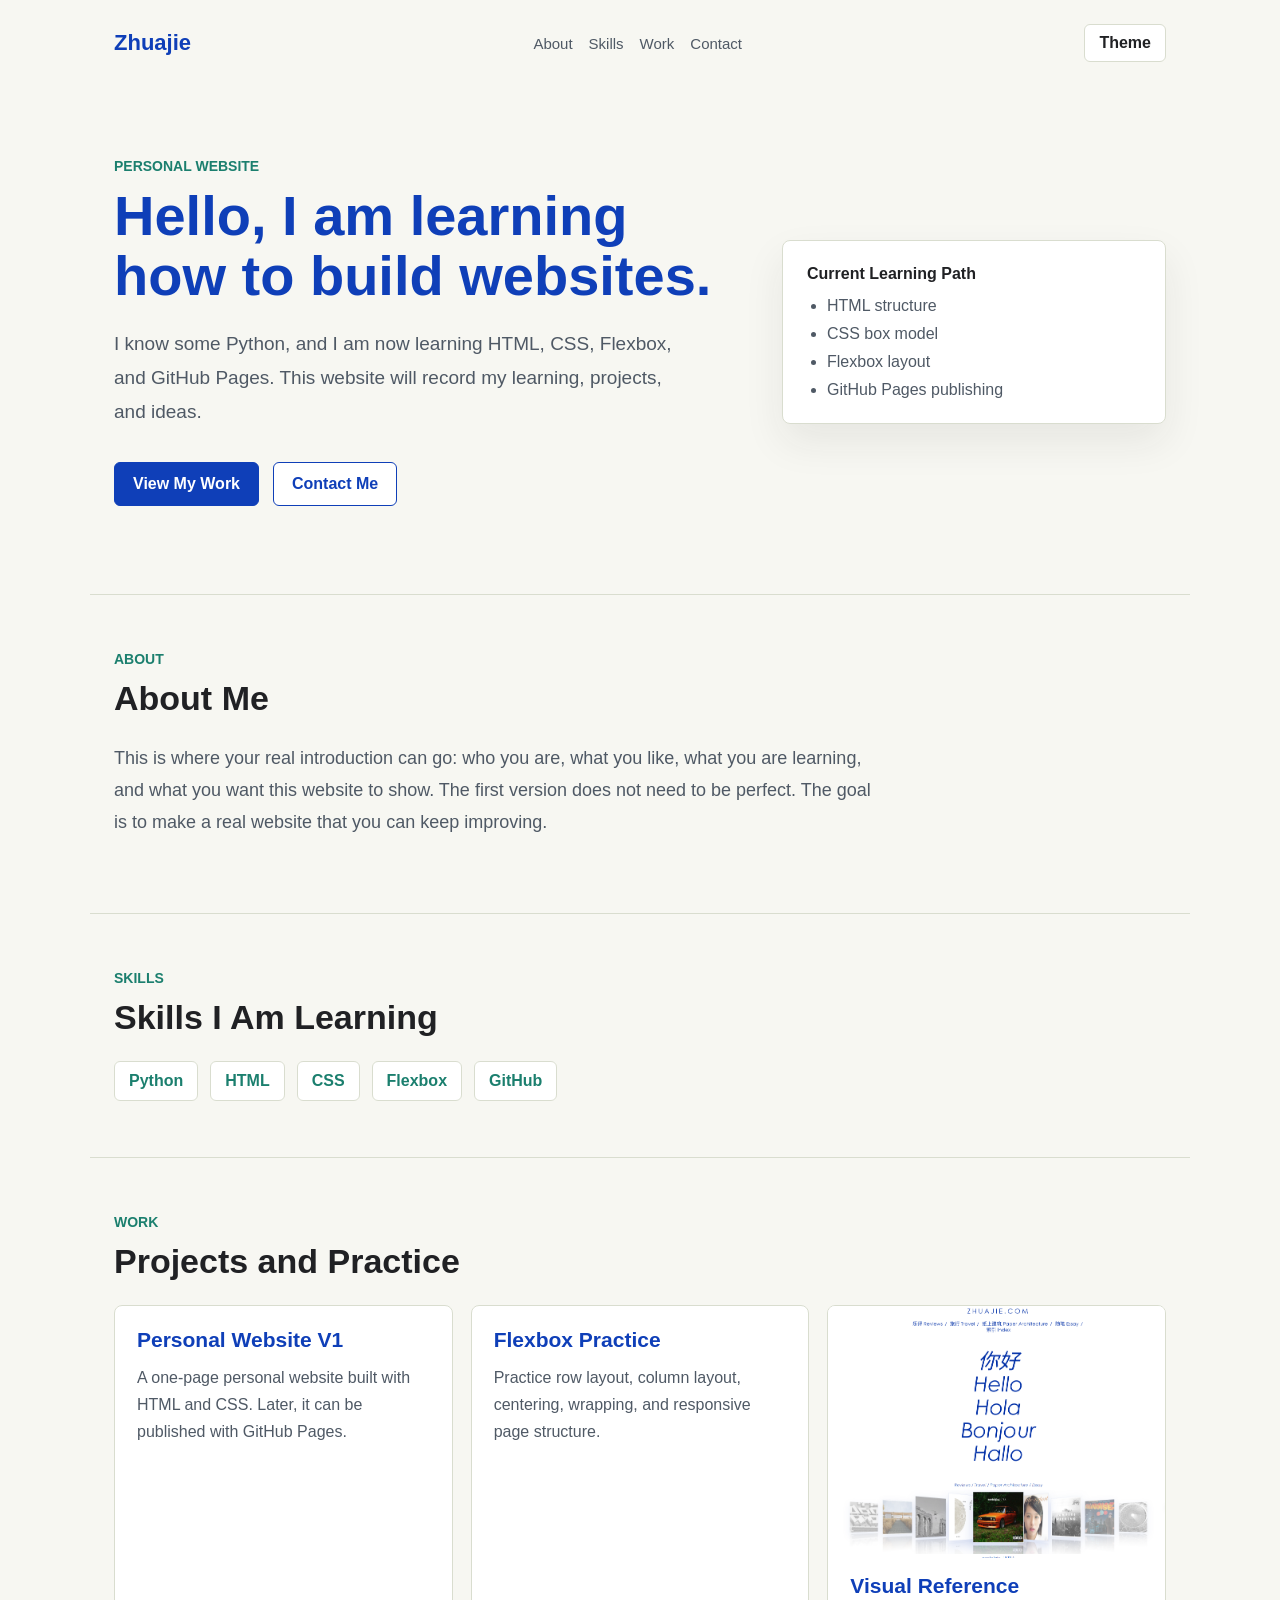
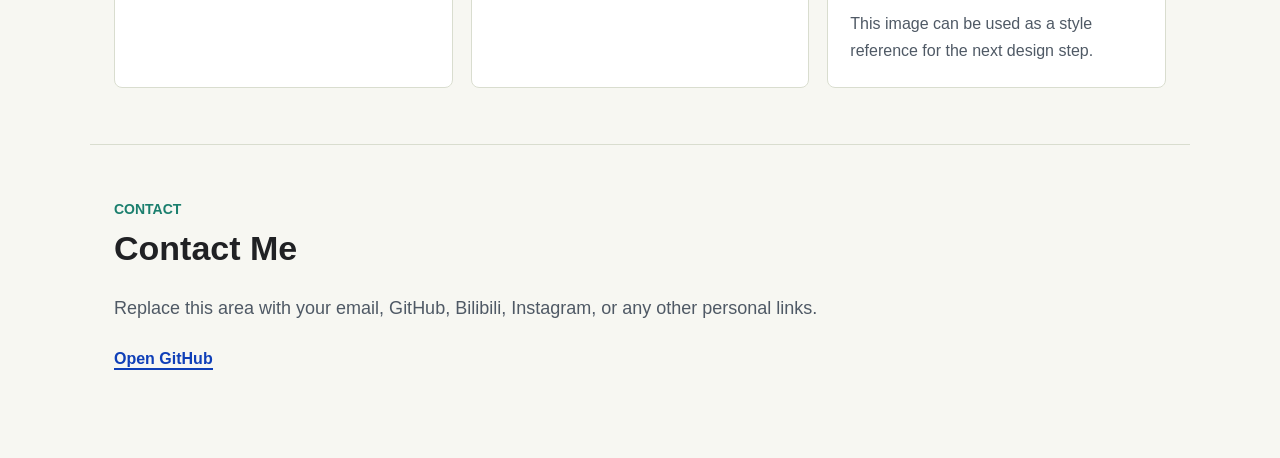
==== index.html @ 193bb63b "Add files via upload" ====
<!doctype html>
<html lang="en">
  <head>
    <meta charset="UTF-8" />
    <meta name="viewport" content="width=device-width, initial-scale=1.0" />
    <title>Zhuajie's Personal Website</title>
    <link rel="stylesheet" href="style.css" />
    <script src="script.js" defer></script>
  </head>
  <body>
    <header class="site-header">
      <a class="logo" href="#">Zhuajie</a>
      <nav class="nav">
        <a href="#about">About</a>
        <a href="#skills">Skills</a>
        <a href="#work">Work</a>
        <a href="#contact">Contact</a>
      </nav>
      <button class="theme-toggle" type="button" aria-label="Switch color theme">
        Theme
      </button>
    </header>

    <main>
      <section class="hero">
        <div class="hero-text reveal">
          <p class="eyebrow">Personal Website</p>
          <h1>Hello, I am learning how to build websites.</h1>
          <p class="intro">
            I know some Python, and I am now learning HTML, CSS, Flexbox, and
            GitHub Pages. This website will record my learning, projects, and
            ideas.
          </p>
          <div class="hero-actions">
            <a class="button primary" href="#work">View My Work</a>
            <a class="button secondary" href="#contact">Contact Me</a>
          </div>
        </div>

        <div class="hero-panel reveal">
          <p>Current Learning Path</p>
          <ul>
            <li>HTML structure</li>
            <li>CSS box model</li>
            <li>Flexbox layout</li>
            <li>GitHub Pages publishing</li>
          </ul>
        </div>
      </section>

      <section id="about" class="section reveal">
        <div class="section-heading">
          <p class="eyebrow">About</p>
          <h2>About Me</h2>
        </div>
        <p class="section-text">
          This is where your real introduction can go: who you are, what you
          like, what you are learning, and what you want this website to show.
          The first version does not need to be perfect. The goal is to make a
          real website that you can keep improving.
        </p>
      </section>

      <section id="skills" class="section reveal">
        <div class="section-heading">
          <p class="eyebrow">Skills</p>
          <h2>Skills I Am Learning</h2>
        </div>
        <div class="skills-list">
          <span>Python</span>
          <span>HTML</span>
          <span>CSS</span>
          <span>Flexbox</span>
          <span>GitHub</span>
        </div>
      </section>

      <section id="work" class="section work-section reveal">
        <div class="section-heading">
          <p class="eyebrow">Work</p>
          <h2>Projects and Practice</h2>
        </div>

        <div class="work-grid">
          <article class="work-card">
            <h3>Personal Website V1</h3>
            <p>
              A one-page personal website built with HTML and CSS. Later, it
              can be published with GitHub Pages.
            </p>
          </article>

          <article class="work-card">
            <h3>Flexbox Practice</h3>
            <p>
              Practice row layout, column layout, centering, wrapping, and
              responsive page structure.
            </p>
          </article>

          <article class="work-card image-card">
            <img src="image.png" alt="Personal website visual reference" />
            <div>
              <h3>Visual Reference</h3>
              <p>
                This image can be used as a style reference for the next design
                step.
              </p>
            </div>
          </article>
        </div>
      </section>

      <section id="contact" class="section contact-section reveal">
        <div class="section-heading">
          <p class="eyebrow">Contact</p>
          <h2>Contact Me</h2>
        </div>
        <p class="section-text">
          Replace this area with your email, GitHub, Bilibili, Instagram, or any
          other personal links.
        </p>
        <a class="text-link" href="https://github.com/">Open GitHub</a>
      </section>
    </main>
  </body>
</html>
---- style.css ----
* {
  box-sizing: border-box;
}

:root {
  --page-bg: #f7f7f2;
  --card-bg: #ffffff;
  --text: #202124;
  --muted: #4f5965;
  --line: #d9ddcf;
  --blue: #0f3fb8;
  --green: #1b7f6e;
  --shadow: rgba(32, 33, 36, 0.08);
}

body.dark-theme {
  --page-bg: #161719;
  --card-bg: #22252a;
  --text: #f2f0e8;
  --muted: #b9c0ca;
  --line: #3a3f48;
  --blue: #80a7ff;
  --green: #7dd8c3;
  --shadow: rgba(0, 0, 0, 0.28);
}

html {
  scroll-behavior: smooth;
}

body {
  margin: 0;
  color: var(--text);
  background: var(--page-bg);
  font-family: Arial, "Microsoft YaHei", sans-serif;
  transition:
    color 220ms ease,
    background-color 220ms ease;
}

a {
  color: inherit;
  text-decoration: none;
}

.site-header {
  display: flex;
  align-items: center;
  justify-content: space-between;
  gap: 18px;
  max-width: 1100px;
  margin: 0 auto;
  padding: 24px;
}

.logo {
  color: var(--blue);
  font-size: 22px;
  font-weight: 700;
}

.nav {
  display: flex;
  flex-wrap: wrap;
  gap: 16px;
  color: var(--muted);
  font-size: 15px;
}

.nav a:hover {
  color: var(--blue);
}

.theme-toggle {
  min-height: 38px;
  padding: 0 14px;
  border: 1px solid var(--line);
  border-radius: 6px;
  color: var(--text);
  background: var(--card-bg);
  cursor: pointer;
  font: inherit;
  font-weight: 700;
  transition:
    transform 180ms ease,
    border-color 180ms ease,
    background-color 180ms ease;
}

.theme-toggle:hover {
  border-color: var(--blue);
  transform: translateY(-2px);
}

.hero {
  display: flex;
  align-items: center;
  justify-content: space-between;
  gap: 48px;
  max-width: 1100px;
  margin: 0 auto;
  padding: 72px 24px 88px;
}

.hero-text {
  max-width: 620px;
}

.eyebrow {
  margin: 0 0 12px;
  color: var(--green);
  font-size: 14px;
  font-weight: 700;
  text-transform: uppercase;
}

h1,
h2,
h3,
p {
  margin-top: 0;
}

h1 {
  margin-bottom: 20px;
  color: var(--blue);
  font-size: 56px;
  line-height: 1.08;
  animation: slide-up 700ms ease both;
}

.intro {
  max-width: 560px;
  color: var(--muted);
  font-size: 19px;
  line-height: 1.8;
  animation: slide-up 700ms ease 120ms both;
}

.hero-actions {
  display: flex;
  flex-wrap: wrap;
  gap: 14px;
  margin-top: 32px;
}

.button {
  display: inline-flex;
  align-items: center;
  justify-content: center;
  min-height: 44px;
  padding: 0 18px;
  border: 1px solid var(--blue);
  border-radius: 6px;
  font-weight: 700;
  transition:
    transform 180ms ease,
    box-shadow 180ms ease,
    background-color 180ms ease;
}

.button:hover {
  transform: translateY(-3px);
  box-shadow: 0 12px 24px var(--shadow);
}

.button.primary {
  color: #ffffff;
  background: var(--blue);
}

.button.secondary {
  color: var(--blue);
  background: var(--card-bg);
}

.hero-panel {
  position: relative;
  top: 0;
  width: 400px;
  padding: 24px;
  border: 1px solid var(--line);
  border-radius: 8px;
  background: var(--card-bg);
  box-shadow: 0 18px 40px var(--shadow);
  animation: float-panel 5s ease-in-out infinite;
}

.hero-panel p {
  margin-bottom: 14px;
  color: var(--text);
  font-weight: 700;
}

.hero-panel ul {
  display: flex;
  flex-direction: column;
  gap: 10px;
  margin: 0;
  padding-left: 20px;
  color: var(--muted);
}

.section {
  max-width: 1100px;
  margin: 0 auto;
  padding: 56px 24px;
  border-top: 1px solid var(--line);
}

.section-heading {
  margin-bottom: 24px;
}

h2 {
  margin-bottom: 0;
  color: var(--text);
  font-size: 34px;
}

.section-text {
  max-width: 760px;
  color: var(--muted);
  font-size: 18px;
  line-height: 1.8;
}

.skills-list {
  display: flex;
  flex-wrap: wrap;
  gap: 12px;
}

.skills-list span {
  padding: 10px 14px;
  border: 1px solid var(--line);
  border-radius: 6px;
  color: var(--green);
  background: var(--card-bg);
  font-weight: 700;
  transition:
    transform 180ms ease,
    border-color 180ms ease;
}

.skills-list span:hover {
  border-color: var(--green);
  transform: translateY(-3px);
}

.work-grid {
  display: grid;
  grid-template-columns: repeat(3, minmax(0, 1fr));
  gap: 18px;
}

.work-card {
  min-height: 190px;
  padding: 22px;
  border: 1px solid var(--line);
  border-radius: 8px;
  background: var(--card-bg);
  transition:
    transform 200ms ease,
    box-shadow 200ms ease,
    border-color 200ms ease;
}

.work-card:hover {
  border-color: var(--blue);
  box-shadow: 0 18px 40px var(--shadow);
  transform: translateY(-6px);
}

.work-card h3 {
  margin-bottom: 12px;
  color: var(--blue);
  font-size: 21px;
}

.work-card p {
  margin-bottom: 0;
  color: var(--muted);
  line-height: 1.7;
}

.image-card {
  display: flex;
  flex-direction: column;
  gap: 16px;
  padding: 0;
  overflow: hidden;
}

.image-card img {
  display: block;
  width: 100%;
  aspect-ratio: 4 / 3;
  object-fit: cover;
}

.image-card div {
  padding: 0 22px 22px;
}

.contact-section {
  padding-bottom: 88px;
}

.text-link {
  display: inline-flex;
  margin-top: 8px;
  color: var(--blue);
  font-weight: 700;
  border-bottom: 2px solid var(--blue);
}

.reveal {
  opacity: 0;
  transform: translateY(28px);
  transition:
    opacity 650ms ease,
    transform 650ms ease;
}

.reveal.visible {
  opacity: 1;
  transform: translateY(0);
}

@keyframes slide-up {
  from {
    opacity: 0;
    transform: translateY(18px);
  }

  to {
    opacity: 1;
    transform: translateY(0);
  }
}

@keyframes float-panel {
  0%,
  100% {
    top: 0;
  }

  50% {
    top: -10px;
  }
}

@media (max-width: 760px) {
  .site-header,
  .hero {
    align-items: flex-start;
    flex-direction: column;
  }

  .hero {
    gap: 28px;
    padding-top: 40px;
  }

  h1 {
    font-size: 38px;
  }

  .intro,
  .section-text {
    font-size: 16px;
  }

  .hero-panel {
    width: 100%;
  }

  .work-grid {
    grid-template-columns: 1fr;
  }
}

@media (prefers-reduced-motion: reduce) {
  html {
    scroll-behavior: auto;
  }

  *,
  *::before,
  *::after {
    animation-duration: 1ms !important;
    animation-iteration-count: 1 !important;
    scroll-behavior: auto !important;
    transition-duration: 1ms !important;
  }
}
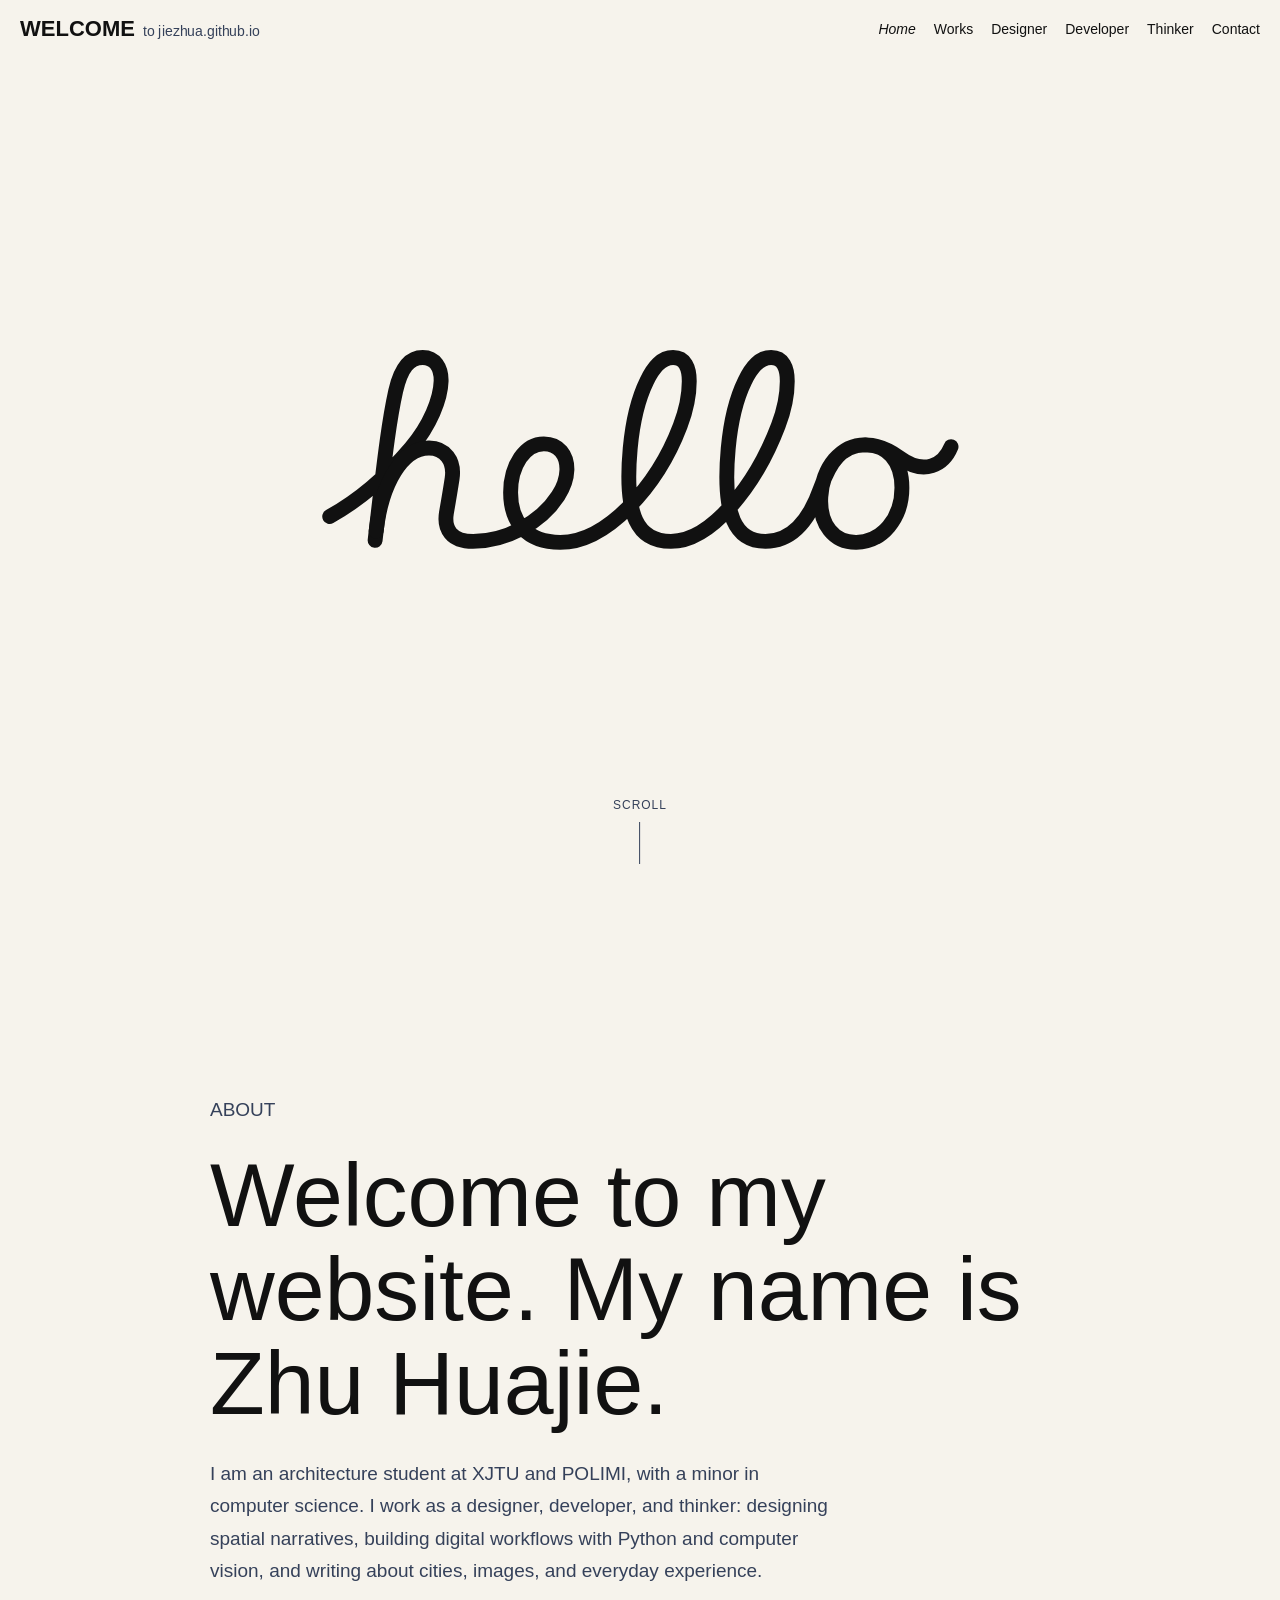
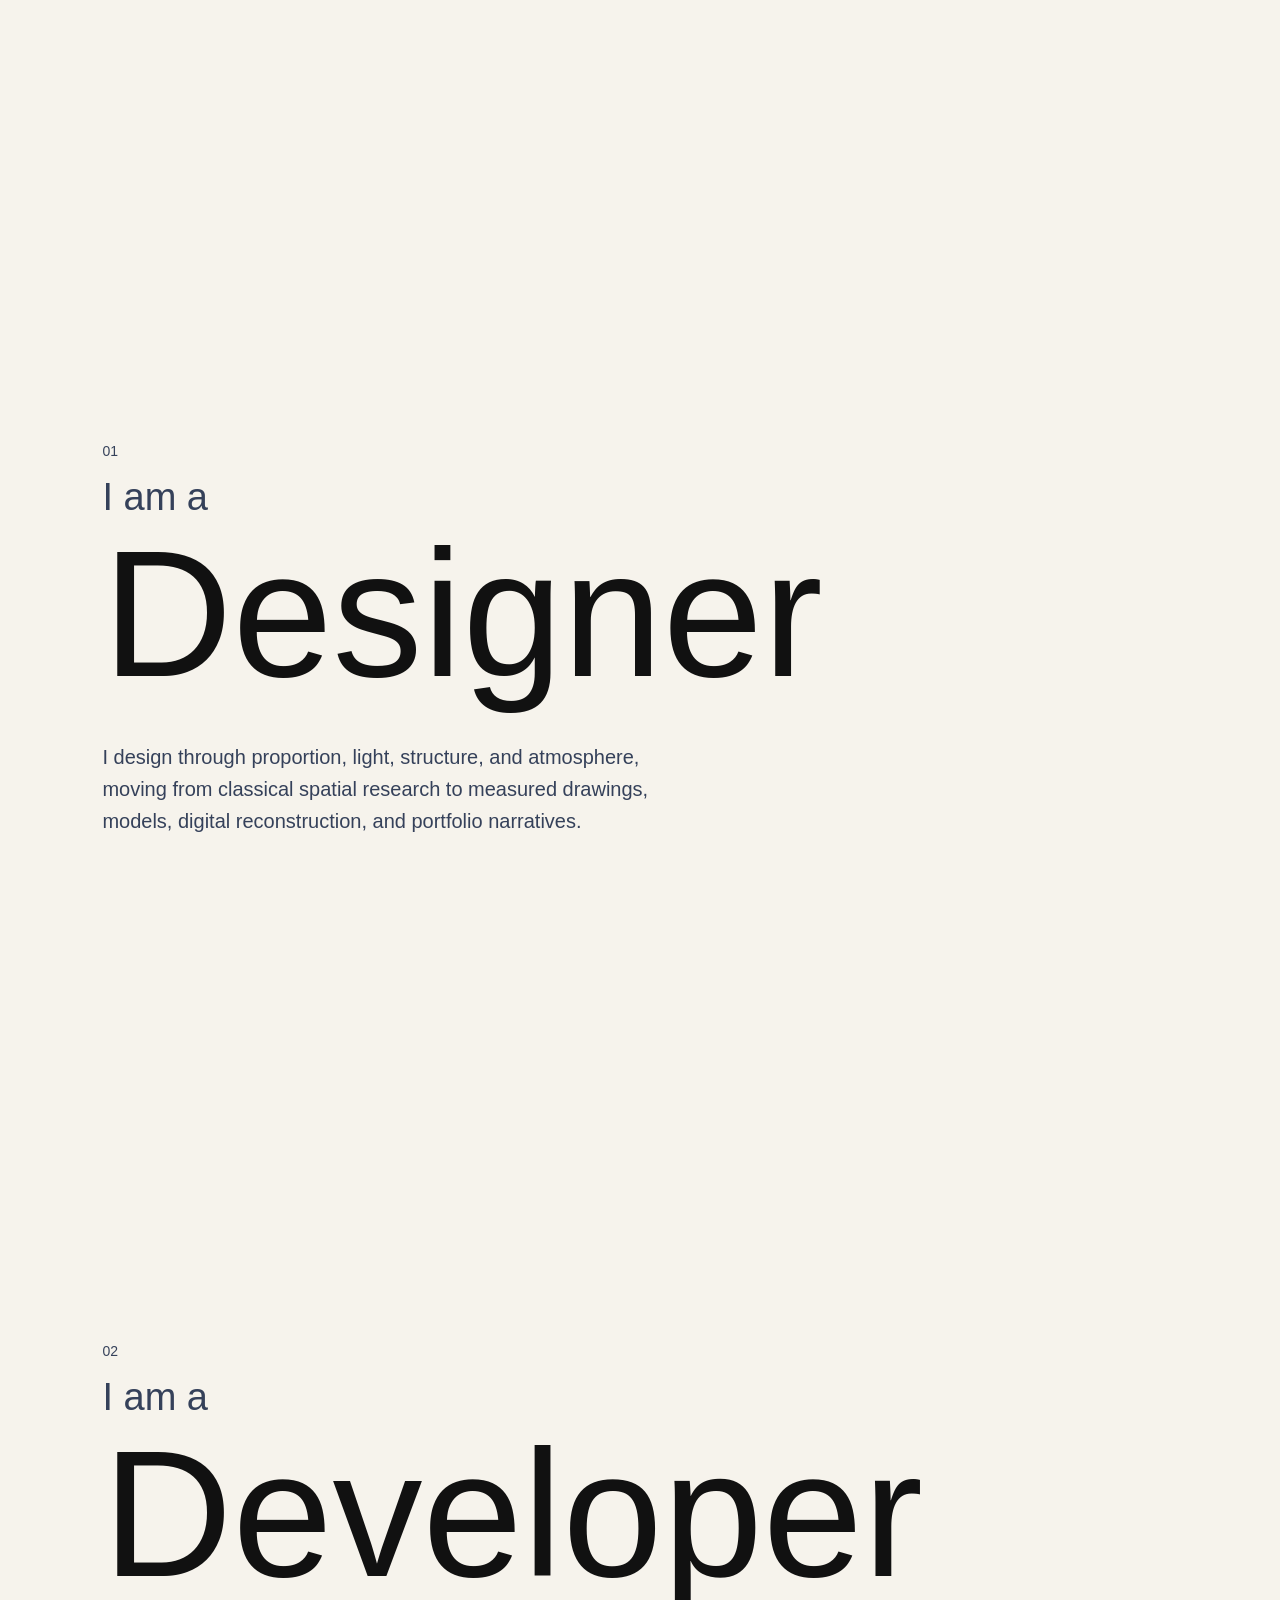
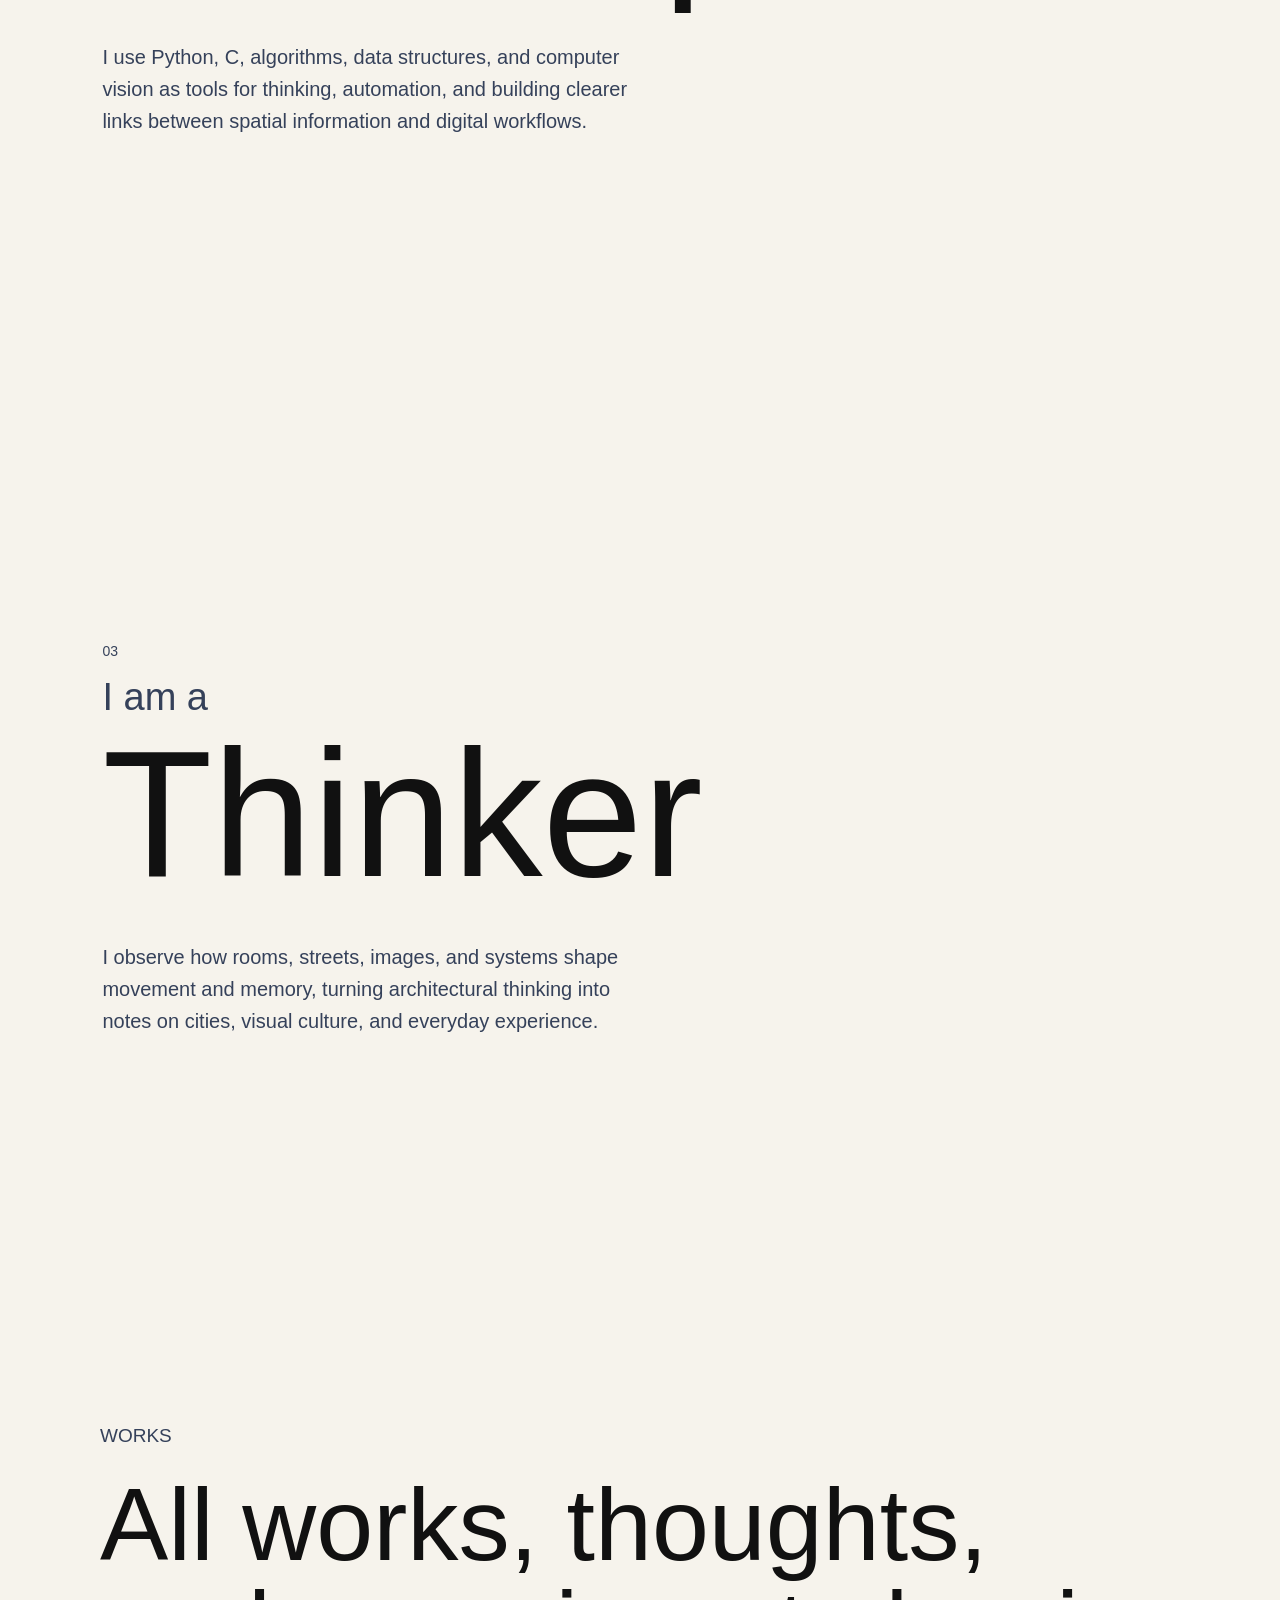
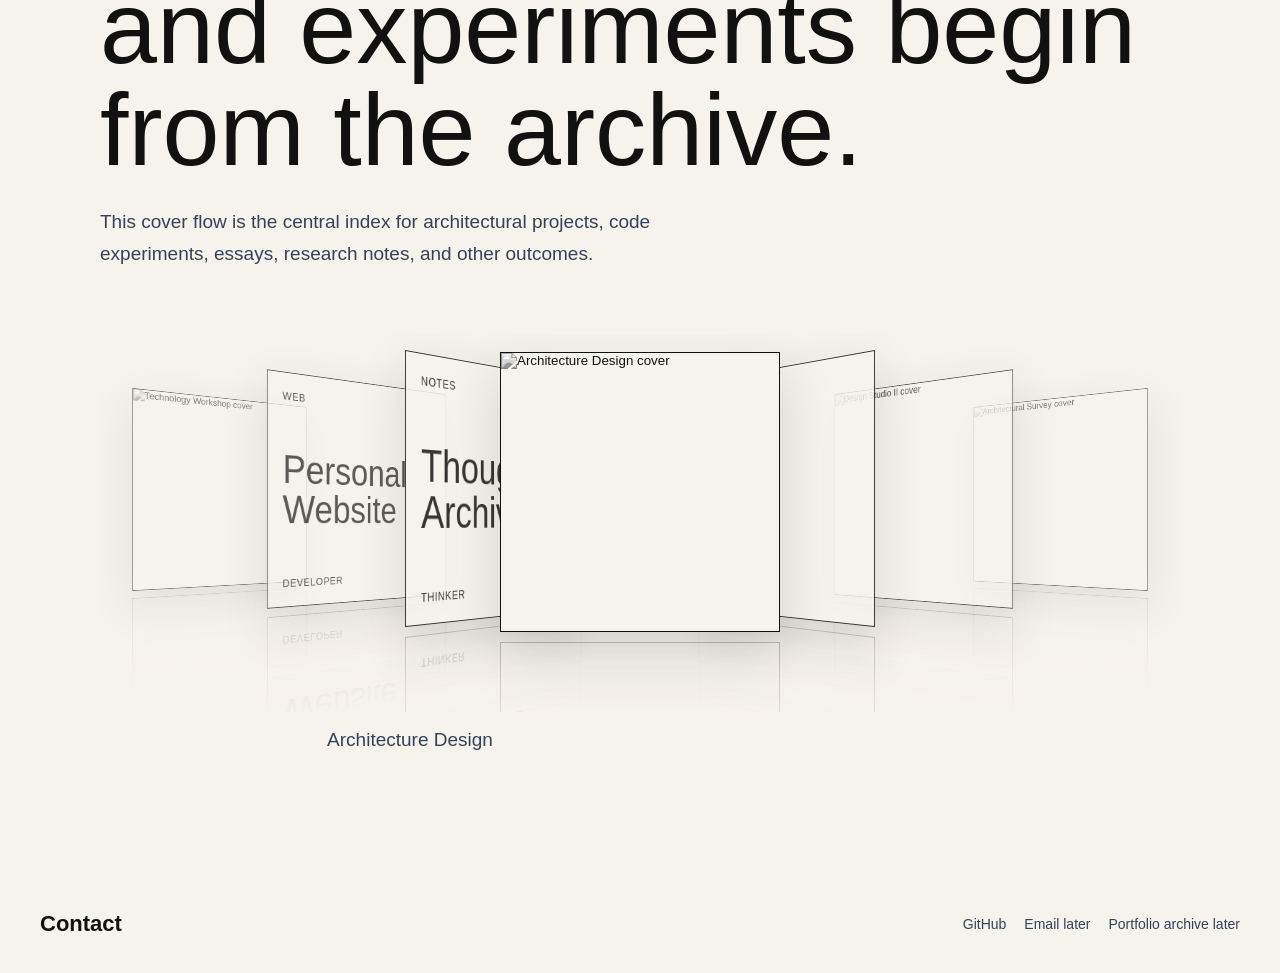
==== commit 6298e42c: "Add files via upload" ====
--- a/index.html
+++ b/index.html
@@ -3,124 +3,458 @@
   <head>
     <meta charset="UTF-8" />
     <meta name="viewport" content="width=device-width, initial-scale=1.0" />
-    <title>Zhuajie's Personal Website</title>
+    <title>JieZhua</title>
     <link rel="stylesheet" href="style.css" />
     <script src="script.js" defer></script>
   </head>
   <body>
-    <header class="site-header">
-      <a class="logo" href="#">Zhuajie</a>
-      <nav class="nav">
-        <a href="#about">About</a>
-        <a href="#skills">Skills</a>
-        <a href="#work">Work</a>
-        <a href="#contact">Contact</a>
+    <!-- Intro / opening animation -->
+    <div class="intro-screen" aria-hidden="true">
+      <div class="intro-word">WELCOME</div>
+    </div>
+
+    <!-- Top index navigation -->
+    <header class="index-bar">
+      <a class="index-title" href="#home" data-route="home">
+        <span>WELCOME</span>
+        <span class="index-domain" data-wave-text>to jiezhua.github.io</span>
+      </a>
+
+      <nav class="index-nav" aria-label="Main navigation">
+        <a href="#home" data-route="home">Home</a>
+        <a href="#works" data-route="home" data-section="works">Works</a>
+        <a href="#designer" data-route="designer">Designer</a>
+        <a href="#developer" data-route="developer">Developer</a>
+        <a href="#thinker" data-route="thinker">Thinker</a>
+        <a href="#contact" data-route="home" data-section="contact">Contact</a>
       </nav>
-      <button class="theme-toggle" type="button" aria-label="Switch color theme">
-        Theme
-      </button>
     </header>
 
     <main>
-      <section class="hero">
-        <div class="hero-text reveal">
-          <p class="eyebrow">Personal Website</p>
-          <h1>Hello, I am learning how to build websites.</h1>
-          <p class="intro">
-            I know some Python, and I am now learning HTML, CSS, Flexbox, and
-            GitHub Pages. This website will record my learning, projects, and
-            ideas.
-          </p>
-          <div class="hero-actions">
-            <a class="button primary" href="#work">View My Work</a>
-            <a class="button secondary" href="#contact">Contact Me</a>
+      <!-- Home view -->
+      <section class="view view--home is-active" id="home" data-view="home">
+        <!-- Home hello section -->
+        <section class="home-stage">
+          <!-- SVG hello writing animation starts here: copied/adapted with permission from ojh1111.com -->
+          <svg class="hello-svg" viewBox="0 0 638 200" aria-label="hello">
+            <path
+              class="hello-path hello-path-first"
+              pathLength="1"
+              d="M8.69214 166.553C36.2393 151.239 61.3409 131.548 89.8191 98.0295C109.203 75.1488 119.625 49.0228 120.122 31.0026C120.37 17.6036 113.836 7.43883 101.759 7.43883C88.3598 7.43883 79.9231 17.6036 74.7122 40.9363C69.005 66.5793 64.7866 96.0036 54.1166 190.356"
+            />
+            <path
+              class="hello-path hello-path-rest"
+              pathLength="1"
+              d="M55.1624 181.135C60.6251 133.114 81.4118 98.0479 107.963 98.0479C123.844 98.0479 133.937 110.703 131.071 128.817C129.457 139.487 127.587 150.405 125.408 163.06C122.869 178.941 130.128 191.348 152.122 191.348C184.197 191.348 219.189 173.523 237.097 145.915C243.198 136.509 245.68 128.073 245.928 119.884C246.176 104.996 237.739 93.8296 222.851 93.8296C203.992 93.8296 189.6 115.17 189.6 142.465C189.6 171.745 205.481 192.341 239.208 192.341C285.066 192.341 335.86 137.292 359.199 75.8585C365.788 58.513 368.26 42.4065 368.26 31.1512C368.26 17.8057 364.042 7.55823 352.131 7.55823C340.469 7.55823 332.777 16.6141 325.829 30.9129C317.688 47.4967 311.667 71.4162 309.203 98.4549C303 166.301 316.896 191.348 349.936 191.348C390 191.348 434.542 135.534 457.286 75.6686C463.803 58.513 466.275 42.4065 466.275 31.1512C466.275 17.8057 462.057 7.55823 450.146 7.55823C438.484 7.55823 430.792 16.6141 423.844 30.9129C415.703 47.4967 409.682 71.4162 407.218 98.4549C401.015 166.301 414.911 191.348 444.416 191.348C473.874 191.348 489.877 165.67 499.471 138.402C508.955 111.447 520.618 94.8221 544.935 94.8221C565.035 94.8221 580.916 109.71 580.916 137.75C580.916 168.768 560.792 192.093 535.362 192.341C512.984 192.589 498.285 174.475 499.774 147.179C501.511 116.907 519.873 94.8221 543.943 94.8221C557.839 94.8221 569.51 100.999 578.682 107.725C603.549 125.866 622.709 114.656 630.047 96.7186"
+            />
+          </svg>
+          <!-- SVG hello writing animation ends here -->
+
+          <a class="scroll-hint" href="#about" aria-label="Scroll to about section">
+            <span>Scroll</span>
+            <span class="scroll-line"></span>
+          </a>
+        </section>
+
+        <!-- About section -->
+        <section class="page-section about-section reveal-section" id="about">
+          <div class="section-inner">
+            <p class="section-kicker">About</p>
+            <h1>
+              Welcome to my website. My name is Zhu Huajie.
+            </h1>
+            <p>
+              I am an architecture student at XJTU and POLIMI, with a minor in
+              computer science. I work as a designer, developer, and thinker:
+              designing spatial narratives, building digital workflows with
+              Python and computer vision, and writing about cities, images, and
+              everyday experience.
+            </p>
           </div>
-        </div>
-
-        <div class="hero-panel reveal">
-          <p>Current Learning Path</p>
-          <ul>
-            <li>HTML structure</li>
-            <li>CSS box model</li>
-            <li>Flexbox layout</li>
-            <li>GitHub Pages publishing</li>
-          </ul>
+        </section>
+
+        <!-- Identity cards section -->
+        <section class="identity-section" id="identity">
+          <article class="identity-card reveal-section">
+            <span>01</span>
+            <h2><span>I am a</span>Designer</h2>
+            <p>
+              I design through proportion, light, structure, and atmosphere,
+              moving from classical spatial research to measured drawings,
+              models, digital reconstruction, and portfolio narratives.
+            </p>
+          </article>
+
+          <article class="identity-card reveal-section">
+            <span>02</span>
+            <h2><span>I am a</span>Developer</h2>
+            <p>
+              I use Python, C, algorithms, data structures, and computer vision
+              as tools for thinking, automation, and building clearer links
+              between spatial information and digital workflows.
+            </p>
+          </article>
+
+          <article class="identity-card reveal-section">
+            <span>03</span>
+            <h2><span>I am a</span>Thinker</h2>
+            <p>
+              I observe how rooms, streets, images, and systems shape movement
+              and memory, turning architectural thinking into notes on cities,
+              visual culture, and everyday experience.
+            </p>
+          </article>
+        </section>
+
+        <!-- Works teaser section -->
+        <section class="page-section works-section reveal-section" id="works">
+          <div class="section-inner">
+            <p class="section-kicker">Works</p>
+            <h2>All works, thoughts, and experiments begin from the archive.</h2>
+            <p>
+              This cover flow is the central index for architectural projects,
+              code experiments, essays, research notes, and other outcomes.
+            </p>
+
+            <div class="coverflow" data-coverflow aria-label="Works cover flow">
+              <button
+                class="coverflow-card coverflow-card--image"
+                type="button"
+                data-title="Architecture Design"
+                data-coverflow-route="designer"
+                data-coverflow-article="architecture-design"
+              >
+                <img src="成果/建筑设计/封面图片/屏幕截图 2026-05-29 175146.png" alt="Architecture Design cover" />
+              </button>
+
+              <button
+                class="coverflow-card coverflow-card--image"
+                type="button"
+                data-title="Design Studio I"
+                data-coverflow-route="designer"
+                data-coverflow-article="design-one"
+              >
+                <img src="成果/设计1/封面图片/屏幕截图 2026-05-29 175220.png" alt="Design Studio I cover" />
+              </button>
+
+              <button
+                class="coverflow-card coverflow-card--image"
+                type="button"
+                data-title="Design Studio II"
+                data-coverflow-route="designer"
+                data-coverflow-article="design-two"
+              >
+                <img src="成果/设计2/封面图片/屏幕截图 2026-05-29 175243.png" alt="Design Studio II cover" />
+              </button>
+
+              <button
+                class="coverflow-card coverflow-card--image"
+                type="button"
+                data-title="Architectural Survey"
+                data-coverflow-route="designer"
+                data-coverflow-article="survey"
+              >
+                <img src="成果/建筑测绘/封面图片/屏幕截图 2026-05-29 175309.png" alt="Architectural Survey cover" />
+              </button>
+
+              <button
+                class="coverflow-card coverflow-card--image"
+                type="button"
+                data-title="Technology Workshop"
+                data-coverflow-route="designer"
+                data-coverflow-article="technology-workshop"
+              >
+                <img src="成果/建筑技术工坊/封面图片/屏幕截图 2026-05-29 175057.png" alt="Technology Workshop cover" />
+              </button>
+
+              <button
+                class="coverflow-card"
+                type="button"
+                data-title="Personal Website"
+                data-coverflow-route="developer"
+                data-coverflow-article="website"
+              >
+                <span>Web</span>
+                <strong>Personal Website</strong>
+                <small>Developer</small>
+              </button>
+
+              <button
+                class="coverflow-card"
+                type="button"
+                data-title="Thought Archive"
+                data-coverflow-route="thinker"
+                data-coverflow-article="notes"
+              >
+                <span>Notes</span>
+                <strong>Thought Archive</strong>
+                <small>Thinker</small>
+              </button>
+            </div>
+
+            <p class="coverflow-title" data-coverflow-title>Architecture Design</p>
+          </div>
+        </section>
+
+        <!-- Contact section -->
+        <footer class="contact-bar reveal-section" id="contact">
+          <span>Contact</span>
+          <div class="contact-items">
+            <a href="https://github.com/JieZhua" target="_blank" rel="noreferrer">GitHub</a>
+            <span>Email later</span>
+            <span>Portfolio archive later</span>
+          </div>
+        </footer>
+      </section>
+
+      <!-- Designer view -->
+      <section class="view page-view collection-view" id="designer" data-view="designer">
+        <div class="collection" data-collection="designer">
+          <article class="article is-current">
+            <div class="cover-entry">
+              <button class="cover-entry__button cover-entry__button--image" type="button" data-open-article="architecture-design">
+                <img src="成果/建筑设计/封面图片/屏幕截图 2026-05-29 175146.png" alt="Architecture Design cover" />
+              </button>
+              <div class="caption">
+                <h2>Architecture Design</h2>
+                <p>Portfolio pages / Designer</p>
+              </div>
+            </div>
+
+            <div class="article-content is-open" data-article-content="architecture-design">
+              <header class="article-header">
+                <p class="section-kicker">Architecture / 2025</p>
+                <h2>Architecture Design</h2>
+                <p>A portfolio sequence of architectural design work.</p>
+              </header>
+              <div class="project-images">
+                <img src="成果/建筑设计/Page_1_docsmall.com.jpg" alt="Architecture Design page 1" loading="lazy" />
+                <img src="成果/建筑设计/Page_2_docsmall.com.jpg" alt="Architecture Design page 2" loading="lazy" />
+                <img src="成果/建筑设计/Page_3_docsmall.com.jpg" alt="Architecture Design page 3" loading="lazy" />
+              </div>
+            </div>
+          </article>
+
+          <article class="article">
+            <div class="cover-entry">
+              <button class="cover-entry__button cover-entry__button--image" type="button" data-open-article="design-one">
+                <img src="成果/设计1/封面图片/屏幕截图 2026-05-29 175220.png" alt="Design Studio I cover" />
+              </button>
+              <div class="caption">
+                <h2>Design Studio I</h2>
+                <p>Merged design boards and portfolio sheets.</p>
+              </div>
+            </div>
+
+            <div class="article-content" data-article-content="design-one">
+              <header class="article-header">
+                <p class="section-kicker">Studio / 2026</p>
+                <h2>Design Studio I</h2>
+                <p>Merged design boards and portfolio sheets.</p>
+              </header>
+              <div class="project-images">
+                <img src="成果/设计1/Page_1_docsmall.com.jpg" alt="Design Studio I page 1" loading="lazy" />
+                <img src="成果/设计1/Page_2_docsmall.com.jpg" alt="Design Studio I page 2" loading="lazy" />
+                <img src="成果/设计1/Page_3_docsmall.com.jpg" alt="Design Studio I page 3" loading="lazy" />
+              </div>
+            </div>
+          </article>
+
+          <article class="article">
+            <div class="cover-entry">
+              <button class="cover-entry__button cover-entry__button--image" type="button" data-open-article="design-two">
+                <img src="成果/设计2/封面图片/屏幕截图 2026-05-29 175243.png" alt="Design Studio II cover" />
+              </button>
+              <div class="caption">
+                <h2>Design Studio II</h2>
+                <p>A compact studio sequence for later refinement.</p>
+              </div>
+            </div>
+
+            <div class="article-content" data-article-content="design-two">
+              <header class="article-header">
+                <p class="section-kicker">Studio / 2026</p>
+                <h2>Design Studio II</h2>
+                <p>A compact studio sequence for later refinement.</p>
+              </header>
+              <div class="project-images">
+                <img src="成果/设计2/Page_1_docsmall.com.jpg" alt="Design Studio II page 1" loading="lazy" />
+                <img src="成果/设计2/Page_2_docsmall.com.jpg" alt="Design Studio II page 2" loading="lazy" />
+                <img src="成果/设计2/Page_3_docsmall.com.jpg" alt="Design Studio II page 3" loading="lazy" />
+                <img src="成果/设计2/Page_4_docsmall.com.jpg" alt="Design Studio II page 4" loading="lazy" />
+                <img src="成果/设计2/Page_5_docsmall.com.jpg" alt="Design Studio II page 5" loading="lazy" />
+                <img src="成果/设计2/Page_6_docsmall.com.jpg" alt="Design Studio II page 6" loading="lazy" />
+                <img src="成果/设计2/Page_7_docsmall.com.jpg" alt="Design Studio II page 7" loading="lazy" />
+              </div>
+            </div>
+          </article>
+
+          <article class="article">
+            <div class="cover-entry">
+              <button class="cover-entry__button cover-entry__button--image" type="button" data-open-article="survey">
+                <img src="成果/建筑测绘/封面图片/屏幕截图 2026-05-29 175309.png" alt="Architectural Survey cover" />
+              </button>
+              <div class="caption">
+                <h2>Architectural Survey</h2>
+                <p>Measured drawing and survey documentation.</p>
+              </div>
+            </div>
+
+            <div class="article-content" data-article-content="survey">
+              <header class="article-header">
+                <p class="section-kicker">Survey / 2025</p>
+                <h2>Architectural Survey</h2>
+                <p>Measured drawing and survey documentation.</p>
+              </header>
+              <div class="project-images">
+                <img src="成果/建筑测绘/Page_1_docsmall.com.jpg" alt="Architectural Survey page 1" loading="lazy" />
+                <img src="成果/建筑测绘/Page_2_docsmall.com.jpg" alt="Architectural Survey page 2" loading="lazy" />
+                <img src="成果/建筑测绘/Page_3_docsmall.com.jpg" alt="Architectural Survey page 3" loading="lazy" />
+              </div>
+            </div>
+          </article>
+
+          <article class="article">
+            <div class="cover-entry">
+              <button class="cover-entry__button cover-entry__button--image" type="button" data-open-article="technology-workshop">
+                <img src="成果/建筑技术工坊/封面图片/屏幕截图 2026-05-29 175057.png" alt="Technology Workshop cover" />
+              </button>
+              <div class="caption">
+                <h2>Technology Workshop</h2>
+                <p>Technical portfolio and construction-related studies.</p>
+              </div>
+            </div>
+
+            <div class="article-content" data-article-content="technology-workshop">
+              <header class="article-header">
+                <p class="section-kicker">Workshop / 2025</p>
+                <h2>Technology Workshop</h2>
+                <p>Technical workshop output and construction-related studies.</p>
+              </header>
+              <div class="project-images">
+                <img src="成果/建筑技术工坊/Page_1_docsmall.com.jpg" alt="Technology Workshop page 1" loading="lazy" />
+                <img src="成果/建筑技术工坊/Page_2_docsmall.com.jpg" alt="Technology Workshop page 2" loading="lazy" />
+                <img src="成果/建筑技术工坊/Page_3_docsmall.com.jpg" alt="Technology Workshop page 3" loading="lazy" />
+                <img src="成果/建筑技术工坊/Page_4_docsmall.com.jpg" alt="Technology Workshop page 4" loading="lazy" />
+                <img src="成果/建筑技术工坊/Page_5_docsmall.com.jpg" alt="Technology Workshop page 5" loading="lazy" />
+                <img src="成果/建筑技术工坊/Page_6_docsmall.com.jpg" alt="Technology Workshop page 6" loading="lazy" />
+              </div>
+            </div>
+          </article>
+
+          <button class="collection-button collection-button--prev" type="button" data-collection-prev aria-label="Previous project">‹</button>
+          <button class="collection-button collection-button--next" type="button" data-collection-next aria-label="Next project">›</button>
         </div>
       </section>
 
-      <section id="about" class="section reveal">
-        <div class="section-heading">
-          <p class="eyebrow">About</p>
-          <h2>About Me</h2>
-        </div>
-        <p class="section-text">
-          This is where your real introduction can go: who you are, what you
-          like, what you are learning, and what you want this website to show.
-          The first version does not need to be perfect. The goal is to make a
-          real website that you can keep improving.
-        </p>
-      </section>
-
-      <section id="skills" class="section reveal">
-        <div class="section-heading">
-          <p class="eyebrow">Skills</p>
-          <h2>Skills I Am Learning</h2>
-        </div>
-        <div class="skills-list">
-          <span>Python</span>
-          <span>HTML</span>
-          <span>CSS</span>
-          <span>Flexbox</span>
-          <span>GitHub</span>
+      <!-- Developer view -->
+      <section class="view page-view collection-view" id="developer" data-view="developer">
+        <div class="collection" data-collection="developer">
+          <article class="article is-current">
+            <div class="cover-entry">
+              <button class="cover-entry__button" type="button" data-open-article="website">
+                <span>Web / 2026</span>
+                <strong>Personal Website</strong>
+                <small>Open project</small>
+              </button>
+              <div class="caption">
+                <h2>Personal Website</h2>
+                <p>HTML, CSS, JavaScript, animation, and publishing.</p>
+              </div>
+            </div>
+
+            <div class="article-content is-open" data-article-content="website">
+              <header class="article-header">
+                <p class="section-kicker">Web / 2026</p>
+                <h2>Personal Website</h2>
+                <p>
+                  This site is the first ongoing experiment in HTML, CSS,
+                  JavaScript, animation, and publishing.
+                </p>
+              </header>
+            </div>
+          </article>
+
+          <article class="article">
+            <div class="cover-entry">
+              <button class="cover-entry__button" type="button" data-open-article="python-tools">
+                <span>Python / Later</span>
+                <strong>Python Tools</strong>
+                <small>Open project</small>
+              </button>
+              <div class="caption">
+                <h2>Python Tools</h2>
+                <p>Automation and small computational experiments.</p>
+              </div>
+            </div>
+
+            <div class="article-content" data-article-content="python-tools">
+              <header class="article-header">
+                <p class="section-kicker">Python / Later</p>
+                <h2>Python Tools</h2>
+                <p>A future place for Python tools, scripts, and experiments.</p>
+              </header>
+            </div>
+          </article>
+
+          <button class="collection-button collection-button--prev" type="button" data-collection-prev aria-label="Previous project">‹</button>
+          <button class="collection-button collection-button--next" type="button" data-collection-next aria-label="Next project">›</button>
         </div>
       </section>
 
-      <section id="work" class="section work-section reveal">
-        <div class="section-heading">
-          <p class="eyebrow">Work</p>
-          <h2>Projects and Practice</h2>
+      <!-- Thinker view -->
+      <section class="view page-view collection-view" id="thinker" data-view="thinker">
+        <div class="collection" data-collection="thinker">
+          <article class="article is-current">
+            <div class="cover-entry">
+              <button class="cover-entry__button" type="button" data-open-article="notes">
+                <span>Notes / Later</span>
+                <strong>Thought Archive</strong>
+                <small>Open project</small>
+              </button>
+              <div class="caption">
+                <h2>Thought Archive</h2>
+                <p>Writing, observation, cities, memory, and fragments.</p>
+              </div>
+            </div>
+
+            <div class="article-content is-open" data-article-content="notes">
+              <header class="article-header">
+                <p class="section-kicker">Notes / Later</p>
+                <h2>Thought Archive</h2>
+                <p>
+                  A future home for essays, city observations, reading notes,
+                  and unfinished ideas.
+                </p>
+              </header>
+            </div>
+          </article>
+
+          <article class="article">
+            <div class="cover-entry">
+              <button class="cover-entry__button" type="button" data-open-article="city-notes">
+                <span>City / Later</span>
+                <strong>City Notes</strong>
+                <small>Open project</small>
+              </button>
+              <div class="caption">
+                <h2>City Notes</h2>
+                <p>Fragments about streets, rooms, memory, and daily life.</p>
+              </div>
+            </div>
+
+            <div class="article-content" data-article-content="city-notes">
+              <header class="article-header">
+                <p class="section-kicker">City / Later</p>
+                <h2>City Notes</h2>
+                <p>Fragments about streets, rooms, memory, and daily life.</p>
+              </header>
+            </div>
+          </article>
+
+          <button class="collection-button collection-button--prev" type="button" data-collection-prev aria-label="Previous project">‹</button>
+          <button class="collection-button collection-button--next" type="button" data-collection-next aria-label="Next project">›</button>
         </div>
-
-        <div class="work-grid">
-          <article class="work-card">
-            <h3>Personal Website V1</h3>
-            <p>
-              A one-page personal website built with HTML and CSS. Later, it
-              can be published with GitHub Pages.
-            </p>
-          </article>
-
-          <article class="work-card">
-            <h3>Flexbox Practice</h3>
-            <p>
-              Practice row layout, column layout, centering, wrapping, and
-              responsive page structure.
-            </p>
-          </article>
-
-          <article class="work-card image-card">
-            <img src="image.png" alt="Personal website visual reference" />
-            <div>
-              <h3>Visual Reference</h3>
-              <p>
-                This image can be used as a style reference for the next design
-                step.
-              </p>
-            </div>
-          </article>
-        </div>
-      </section>
-
-      <section id="contact" class="section contact-section reveal">
-        <div class="section-heading">
-          <p class="eyebrow">Contact</p>
-          <h2>Contact Me</h2>
-        </div>
-        <p class="section-text">
-          Replace this area with your email, GitHub, Bilibili, Instagram, or any
-          other personal links.
-        </p>
-        <a class="text-link" href="https://github.com/">Open GitHub</a>
       </section>
     </main>
   </body>
--- a/style.css
+++ b/style.css
@@ -1,397 +1,735 @@
+/* Base */
 * {
-  box-sizing: border-box;
-}
-
-:root {
-  --page-bg: #f7f7f2;
-  --card-bg: #ffffff;
-  --text: #202124;
-  --muted: #4f5965;
-  --line: #d9ddcf;
-  --blue: #0f3fb8;
-  --green: #1b7f6e;
-  --shadow: rgba(32, 33, 36, 0.08);
-}
-
-body.dark-theme {
-  --page-bg: #161719;
-  --card-bg: #22252a;
-  --text: #f2f0e8;
-  --muted: #b9c0ca;
-  --line: #3a3f48;
-  --blue: #80a7ff;
-  --green: #7dd8c3;
-  --shadow: rgba(0, 0, 0, 0.28);
+  box-sizing: border-box; /* 让 width 和 height 包含 padding 与 border，尺寸更好算 */
 }
 
 html {
-  scroll-behavior: smooth;
+  scroll-behavior: smooth; /* 点击锚点链接时平滑滚动 */
 }
 
 body {
-  margin: 0;
-  color: var(--text);
-  background: var(--page-bg);
-  font-family: Arial, "Microsoft YaHei", sans-serif;
+  margin: 0; /* 去掉浏览器默认外边距 */
+  background: #f6f3ec; /* 设置页面暖白色背景 */
+  color: #111111; /* 设置页面默认文字颜色 */
+  font-family: Arial, sans-serif; /* 设置全站默认字体 */
+}
+
+a {
+  color: inherit; /* 链接使用父元素的文字颜色 */
+  text-decoration: none; /* 去掉链接默认下划线 */
+}
+
+button {
+  border: 0; /* 去掉按钮默认边框 */
+  background: transparent; /* 去掉按钮默认背景 */
+  color: inherit; /* 让按钮继承文字颜色 */
+  cursor: pointer; /* 让按钮显示可点击状态 */
+}
+
+/* Intro / opening animation */
+.intro-screen {
+  position: fixed; /* 让黑色开场层固定覆盖整个屏幕 */
+  inset: 0; /* 让开场层上下左右都贴住屏幕边缘 */
+  z-index: 200; /* 让开场层盖在页面和导航上面 */
+  overflow: hidden; /* 避免动画移动时出现多余内容 */
+  background: #050505; /* 设置开场背景为黑色 */
+  pointer-events: none; /* 让开场层不阻挡鼠标操作 */
+  animation: intro-lift 1800ms cubic-bezier(0.78, 0, 0.2, 1) 3s both; /* 3 秒后黑色幕布慢慢向上拉起 */
+}
+
+.intro-word {
+  position: fixed; /* 让 WELCOME 可以相对屏幕移动 */
+  top: 50%; /* 开始时放在屏幕垂直中间 */
+  left: 50%; /* 开始时放在屏幕水平中间 */
+  color: #ffffff; /* 开场时 WELCOME 是白色 */
+  font-size: clamp(56px, 12vw, 180px); /* 让 WELCOME 在不同屏幕上自适应大小 */
+  font-weight: 700; /* 让 WELCOME 加粗 */
+  line-height: 1; /* 减少文字上下多余空间 */
+  transform: translate(-50%, -50%); /* 配合 top 和 left，让文字真正居中 */
+  animation: welcome-to-corner 1800ms cubic-bezier(0.76, 0, 0.24, 1) 900ms both; /* 0.9 秒后 WELCOME 慢慢移动到左上角 */
+}
+
+/* Top index navigation */
+.index-bar {
+  position: fixed; /* 让索引行固定在页面顶部 */
+  top: 0; /* 固定在顶部 */
+  left: 0; /* 固定在左侧 */
+  z-index: 100; /* 让索引行始终压在普通内容上方 */
+  display: flex; /* 让标题和导航横向排列 */
+  align-items: center; /* 让标题和导航垂直对齐 */
+  justify-content: space-between; /* 标题在左，导航在右 */
+  gap: 24px; /* 设置标题和导航之间的最小间距 */
+  width: 100%; /* 让顶部索引行占满页面宽度 */
+  padding: 16px 20px; /* 让索引行更贴近左上角 */
+  background: #f6f3ec; /* 遮住下面滚动过去的文字，避免导航和正文重合 */
+  opacity: 0; /* 初始隐藏顶部索引行 */
+  animation: index-arrive 900ms ease 2.65s both; /* 让顶部索引行在 WELCOME 到位后慢慢淡入 */
+}
+
+.index-title {
+  display: flex; /* 让 WELCOME 和域名横向排列 */
+  flex-wrap: wrap; /* 屏幕窄时允许域名换到下一行 */
+  align-items: baseline; /* 让两段文字按基线对齐 */
+  gap: 8px; /* 设置 WELCOME 和域名之间的距离 */
+  font-size: 22px; /* 设置左上角 WELCOME 的大小 */
+  font-weight: 700; /* 让左上角 WELCOME 加粗 */
+}
+
+.index-domain {
+  color: #35415a; /* 让域名带一点蓝灰色，更适合黑白建筑感 */
+  font-size: 14px; /* 让域名字号小一点 */
+  font-weight: 400; /* 让域名字重轻一点 */
+  white-space: nowrap; /* 防止域名在中间断行 */
+}
+
+.index-domain.is-ready span {
+  display: inline-block; /* 让每个字母都能单独做动画 */
+  opacity: 0; /* 初始隐藏每个字母 */
+  transform: translateY(14px) rotate(-7deg) scale(0.88); /* 初始让字母分散在下方 */
+  animation: letter-wave 720ms cubic-bezier(0.2, 1.45, 0.35, 1)
+    calc(5s + var(--i) * 50ms) both; /* 让字母按顺序波浪弹出 */
+}
+
+.index-domain.is-ready span:nth-child(even) {
+  transform: translateY(-10px) rotate(6deg) scale(0.88); /* 让偶数字母从上方弹出，形成波浪 */
+}
+
+.index-nav {
+  display: flex; /* 让导航链接横向排列 */
+  flex-wrap: wrap; /* 屏幕窄时允许导航换行 */
+  justify-content: flex-end; /* 让导航整体靠右 */
+  gap: 18px; /* 设置导航链接之间的距离 */
+  color: #111111; /* 设置导航链接颜色 */
+  font-size: 14px; /* 设置导航链接字号 */
+}
+
+.index-nav a:hover {
+  color: #35415a; /* 鼠标放到导航链接上时变成蓝灰色 */
+}
+
+.index-nav a.is-active {
+  font-style: italic; /* 标记当前正在看的页面 */
+}
+
+/* View system */
+.view {
+  display: none; /* 默认隐藏所有页面视图 */
+}
+
+.view.is-active {
+  display: block; /* 只显示当前被选中的页面视图 */
+}
+
+/* Home hello section */
+.home-stage {
+  display: grid; /* 使用网格控制 hello 和 scroll hint */
+  min-height: 100vh; /* 让首页占满一屏 */
+  place-items: center; /* 让 hello 在屏幕中间 */
+  position: relative; /* 给 scroll hint 提供定位参照 */
+}
+
+.hello-svg {
+  width: min(82vw, 638px); /* 使用原始 hello 宽度比例，避免末尾被裁切 */
+  height: auto; /* 让 SVG 高度按比例变化 */
+  overflow: visible; /* 允许线条端点超出 viewBox 一点点 */
+}
+
+.hello-path {
+  fill: none; /* 不填充形状，只显示线条 */
+  opacity: 0; /* 动画真正写出前保持透明，避免起笔黑点 */
+  stroke: #111111; /* 设置 hello 线条颜色 */
+  stroke-dasharray: 1.08; /* 比完整路径略长，避免末尾包裹闪现 */
+  stroke-dashoffset: 1.08; /* 初始把整条线推到路径外面 */
+  stroke-linecap: round; /* 让线条两端变圆 */
+  stroke-linejoin: round; /* 让线条转角变圆 */
+  stroke-width: 14.8883; /* 使用你朋友 SVG 的原始线条粗细 */
+}
+
+.hello-path-first {
+  animation: draw-hello 1300ms ease-in-out 7s both; /* 控制 hello 第一段的书写速度和开始时间 */
+}
+
+.hello-path-rest {
+  animation: draw-hello 4600ms ease-in-out 7.6s both; /* 控制 hello 剩余部分的书写速度和开始时间 */
+}
+
+body.home-hello-complete .hello-path {
+  animation: none; /* 回到 Home 时不重新播放 hello 书写动画 */
+  opacity: 1; /* 让 hello 直接保持可见 */
+  stroke-dashoffset: 0; /* 让 hello 直接显示完整路径 */
+}
+
+/* Scroll hint */
+.scroll-hint {
+  position: absolute; /* 固定在首页底部区域 */
+  bottom: 36px; /* 距离底部 36px */
+  left: 50%; /* 水平定位到中间 */
+  display: flex; /* 让文字和线条竖向排列 */
+  flex-direction: column; /* 让 Scroll 和线条上下排列 */
+  align-items: center; /* 让文字和线条居中 */
+  gap: 10px; /* 设置文字和线条之间的距离 */
+  color: #35415a; /* 使用蓝灰色提示滚动 */
+  font-size: 12px; /* 设置提示文字较小 */
+  letter-spacing: 0.08em; /* 让提示文字更有呼吸感 */
+  opacity: 0; /* 初始隐藏 */
+  text-transform: uppercase; /* 把提示文字转成大写风格 */
+  transform: translateX(-50%); /* 修正 left 50% 带来的偏移 */
+  animation: index-arrive 900ms ease 12s both; /* hello 写完后再出现 */
+}
+
+body.home-hello-complete .scroll-hint {
+  animation: none; /* 回到 Home 时不重新等待 Scroll 提示动画 */
+  opacity: 1; /* 让 Scroll 提示直接显示 */
+}
+
+.scroll-line {
+  width: 1px; /* 细线宽度 */
+  height: 42px; /* 细线高度 */
+  background: #35415a; /* 细线颜色 */
+  animation: scroll-line 1400ms ease-in-out infinite; /* 让细线轻微上下运动 */
+}
+
+/* About section */
+.page-section {
+  display: grid; /* 使用网格方便内容居中 */
+  min-height: 100vh; /* 每个大区块占一屏 */
+  padding: 120px 20px; /* 给内容留出上下左右空间 */
+  place-items: center; /* 让内容在区块中间 */
+}
+
+.section-inner {
+  max-width: 860px; /* 限制文字最大宽度 */
+  width: 100%; /* 让内容在小屏幕上占满可用宽度 */
+}
+
+.section-kicker {
+  margin: 0 0 22px; /* 设置小标题和主标题之间的距离 */
+  color: #35415a; /* 设置小标题颜色 */
+  font-size: 14px; /* 设置小标题字号 */
+  text-transform: uppercase; /* 小标题使用大写 */
+}
+
+.about-section h1 {
+  margin: 0 0 28px; /* 设置主介绍和段落之间的距离 */
+  font-size: clamp(42px, 7vw, 96px); /* 让介绍标题自适应屏幕 */
+  font-weight: 400; /* 让标题更轻，更有建筑作品集感 */
+  line-height: 1.05; /* 控制大标题行高 */
+}
+
+.section-inner p {
+  max-width: 620px; /* 限制正文宽度 */
+  color: #35415a; /* 设置正文为蓝灰色 */
+  font-size: 19px; /* 设置正文大小 */
+  line-height: 1.7; /* 设置正文行高 */
+}
+
+/* Identity cards */
+.identity-section {
+  display: grid; /* 让三张卡片按纵向滚动排列 */
+}
+
+.identity-card {
+  display: flex; /* 让卡片内容可以竖向排布 */
+  min-height: 100vh; /* 每张卡片占一屏 */
+  flex-direction: column; /* 卡片内容上下排列 */
+  justify-content: center; /* 卡片内容垂直居中 */
+  padding: 120px 8vw; /* 给卡片留出大边距 */
+}
+
+.identity-card > span {
+  color: #35415a; /* 设置编号颜色 */
+  font-size: 14px; /* 设置编号字号 */
+}
+
+.identity-card h2 {
+  margin: 18px 0 24px; /* 设置标题上下间距 */
+  font-size: clamp(72px, 16vw, 180px); /* 让卡片标题非常醒目 */
+  font-weight: 400; /* 让卡片标题更轻 */
+  line-height: 0.92; /* 让大字更紧凑 */
+}
+
+.identity-card h2 span {
+  display: block; /* 让 I am a 单独占一行 */
+  margin-bottom: 12px; /* 设置小字和大词之间的距离 */
+  color: #35415a; /* 设置小字颜色 */
+  font-size: clamp(22px, 3vw, 38px); /* 让 I am a 比身份词小很多 */
+  line-height: 1.1; /* 控制小字行高 */
+}
+
+.identity-card p {
+  max-width: 560px; /* 限制卡片描述宽度 */
+  color: #35415a; /* 设置卡片描述颜色 */
+  font-size: 20px; /* 设置卡片描述字号 */
+  line-height: 1.6; /* 设置卡片描述行高 */
+}
+
+/* Works section */
+.works-section .section-inner {
+  max-width: 1080px; /* 让 Home 里的转盘有足够横向空间 */
+}
+
+.works-section h2 {
+  margin: 0 0 24px; /* 设置区块标题间距 */
+  font-size: clamp(44px, 8vw, 112px); /* 设置区块标题大小 */
+  font-weight: 400; /* 让区块标题更轻 */
+  line-height: 1; /* 控制区块标题行高 */
+}
+
+/* Contact bar */
+.contact-bar {
+  display: flex; /* 让 Contact 标题和联系内容横向排列 */
+  align-items: center; /* 让联系栏内容垂直居中 */
+  justify-content: space-between; /* 让标题在左，联系内容在右 */
+  gap: 24px; /* 设置左右内容之间的距离 */
+  margin: 0 20px 20px; /* 让联系栏贴近页面底部但保留边距 */
+  background: #f6f3ec; /* 让联系栏背景和页面一致 */
+  padding: 16px 20px; /* 设置联系栏内部留白 */
+}
+
+.contact-bar > span {
+  font-size: 22px; /* 让 Contact 像顶部 WELCOME 一样有索引感 */
+  font-weight: 700; /* 加粗 Contact 标题 */
+}
+
+.contact-items {
+  display: flex; /* 让联系方式横向排列 */
+  flex-wrap: wrap; /* 小屏幕下允许联系方式换行 */
+  justify-content: flex-end; /* 让联系方式靠右 */
+  gap: 18px; /* 设置联系方式之间的距离 */
+  color: #35415a; /* 设置联系方式颜色 */
+  font-size: 14px; /* 设置联系方式字号 */
+}
+
+.contact-items a:hover {
+  color: #111111; /* 鼠标放到链接上时变深 */
+}
+
+/* Inner pages */
+.page-view {
+  min-height: 100vh; /* 让每个独立页面至少占满一屏 */
+  padding: 120px 20px 80px; /* 给固定导航和页面内容留出空间 */
+}
+
+.view-shell {
+  width: 100%; /* 让内容容器在小屏幕占满可用宽度 */
+  max-width: 1080px; /* 限制大屏幕内容宽度 */
+  margin: 0 auto; /* 让内容容器水平居中 */
+}
+
+.view-shell h1 {
+  max-width: 900px; /* 避免标题在大屏幕上太长 */
+  margin: 0 0 24px; /* 设置页面标题下方距离 */
+  font-size: clamp(48px, 9vw, 132px); /* 设置页面大标题大小 */
+  font-weight: 400; /* 让标题保持轻盈 */
+  line-height: 0.98; /* 让大标题更紧凑 */
+}
+
+.view-shell > p {
+  max-width: 620px; /* 限制页面说明文字宽度 */
+  color: #35415a; /* 设置页面说明文字颜色 */
+  font-size: 19px; /* 设置页面说明文字大小 */
+  line-height: 1.7; /* 设置页面说明文字行高 */
+}
+
+.text-link,
+.project-link {
+  display: inline-block; /* 让链接可以拥有上下间距 */
+  margin-top: 22px; /* 设置链接和上方文字的距离 */
+  border-bottom: 1px solid #111111; /* 给链接加细下划线 */
+  padding-bottom: 4px; /* 让下划线和文字分开一点 */
+}
+
+/* Works cover flow */
+.coverflow {
+  position: relative; /* 给绝对定位的封面卡片提供参照 */
+  height: clamp(300px, 42vh, 460px); /* 设置转盘区域高度 */
+  margin-top: 64px; /* 拉开说明文字和转盘的距离 */
+  overflow: hidden; /* 隐藏转盘边缘多余卡片 */
+  cursor: grab; /* 提示这个区域可以拖动 */
+  perspective: 1000px; /* 给封面旋转制造 3D 深度 */
+  touch-action: pan-y; /* 保留手机上下滚动手势 */
+  user-select: none; /* 拖动时不要选中文字 */
+}
+
+.coverflow.is-dragging {
+  cursor: grabbing; /* 拖动中改变鼠标状态 */
+}
+
+.coverflow-card {
+  position: absolute; /* 让所有卡片叠在转盘舞台里 */
+  top: 18px; /* 控制卡片距离转盘顶部的位置 */
+  left: 50%; /* 先把卡片放到水平中线 */
+  z-index: var(--z); /* 让中间卡片压在两侧卡片上面 */
+  display: flex; /* 让卡片内部文字可以上下排列 */
+  width: clamp(170px, 23vw, 280px); /* 设置封面卡片大小 */
+  aspect-ratio: 1 / 1; /* 让卡片保持正方形 */
+  flex-direction: column; /* 让卡片内容上下排列 */
+  justify-content: space-between; /* 让分类、标题、身份分布在上下 */
+  border: 1px solid #111111; /* 设置封面边框 */
+  background: #f6f3ec; /* 设置封面背景 */
+  box-shadow: 0 22px 54px rgba(0, 0, 0, 0.14); /* 给封面一点浮起感 */
+  font-family: inherit; /* 让按钮继承网页字体 */
+  opacity: var(--opacity); /* JS 控制远处卡片透明度 */
+  padding: 20px; /* 设置封面内部留白 */
+  text-align: left; /* 让封面文字靠左 */
+  transform: translateX(calc(-50% + var(--x))) rotateY(var(--rotate))
+    scale(var(--scale)); /* JS 控制卡片位置、旋转、大小 */
+  transform-style: preserve-3d; /* 保留 3D 旋转效果 */
   transition:
+    opacity 260ms ease,
+    transform 260ms ease; /* 控制转盘移动动画 */
+  -webkit-box-reflect: below 10px
+    linear-gradient(transparent 55%, rgba(246, 243, 236, 0.24)); /* 模仿 Apple Cover Flow 的倒影 */
+}
+
+.coverflow-card:hover {
+  background: #111111; /* 鼠标放上去时变成黑底 */
+  color: #f6f3ec; /* 鼠标放上去时文字变成暖白 */
+}
+
+.coverflow-card--image {
+  overflow: hidden; /* 图片超出封面时裁掉 */
+  padding: 0; /* 图片封面不需要文字留白 */
+}
+
+.coverflow-card--image img {
+  display: block; /* 去掉图片底部默认空隙 */
+  width: 100%; /* 图片占满封面宽度 */
+  height: 100%; /* 图片占满封面高度 */
+  filter: grayscale(1); /* 默认黑白，保持整体风格统一 */
+  object-fit: cover; /* 让图片像封面一样裁切铺满 */
+  transition:
+    filter 220ms ease,
+    transform 220ms ease; /* 控制图片 hover 动画 */
+}
+
+.coverflow-card--image:hover img {
+  filter: grayscale(0); /* 鼠标放上去时恢复彩色 */
+  transform: scale(1.04); /* 鼠标放上去时图片轻微放大 */
+}
+
+.coverflow-card span,
+.coverflow-card small {
+  font-size: 13px; /* 设置封面辅助文字大小 */
+  letter-spacing: 0.06em; /* 让辅助文字更像索引 */
+  text-transform: uppercase; /* 让辅助文字大写 */
+}
+
+.coverflow-card strong {
+  font-size: clamp(30px, 4vw, 48px); /* 设置封面主标题大小 */
+  font-weight: 400; /* 让封面主标题不太厚重 */
+  line-height: 1; /* 控制封面主标题行高 */
+}
+
+.coverflow-title {
+  min-height: 24px; /* 防止标题变化时页面跳动 */
+  margin-top: 12px; /* 设置标题和转盘之间的距离 */
+  color: #35415a; /* 设置当前封面标题颜色 */
+  text-align: center; /* 让当前封面标题居中 */
+}
+
+/* Collection pages */
+.collection {
+  position: relative; /* 给左右切换按钮提供定位参照 */
+  width: 100%; /* 让 collection 占满可用宽度 */
+  max-width: 1120px; /* 给建筑作品图留出更宽的展示空间 */
+  margin: 0 auto; /* 让 collection 居中 */
+}
+
+.collection > .article {
+  display: none; /* 默认隐藏 collection 里的项目 */
+}
+
+.collection > .article.is-current {
+  display: block; /* 只显示当前项目 */
+}
+
+.cover-entry {
+  display: flex; /* 让项目封面和说明可以纵向排列 */
+  min-height: calc(100vh - 160px); /* 让项目封面区域接近一屏 */
+  flex-direction: column; /* 让封面和说明上下排列 */
+  justify-content: center; /* 让封面区域垂直居中 */
+  text-align: center; /* 让封面说明居中 */
+}
+
+.cover-entry__button {
+  display: flex; /* 让封面按钮内部文字上下排列 */
+  width: min(100%, 520px); /* 限制封面按钮最大宽度 */
+  aspect-ratio: 1 / 1; /* 让封面按钮保持正方形 */
+  flex-direction: column; /* 让封面按钮文字上下排列 */
+  justify-content: space-between; /* 让文字分布在封面上下 */
+  margin: 0 auto; /* 让封面按钮居中 */
+  border: 1px solid #111111; /* 设置封面按钮边框 */
+  background: #f6f3ec; /* 设置封面按钮背景 */
+  box-shadow: 0 22px 64px rgba(0, 0, 0, 0.12); /* 给封面按钮一点浮起感 */
+  font-family: inherit; /* 让按钮继承网页字体 */
+  padding: 28px; /* 设置封面按钮内部留白 */
+  text-align: left; /* 让封面按钮文字靠左 */
+  transition:
+    background 220ms ease,
     color 220ms ease,
-    background-color 220ms ease;
-}
-
-a {
-  color: inherit;
-  text-decoration: none;
-}
-
-.site-header {
-  display: flex;
-  align-items: center;
-  justify-content: space-between;
-  gap: 18px;
-  max-width: 1100px;
-  margin: 0 auto;
-  padding: 24px;
-}
-
-.logo {
-  color: var(--blue);
-  font-size: 22px;
-  font-weight: 700;
-}
-
-.nav {
-  display: flex;
-  flex-wrap: wrap;
-  gap: 16px;
-  color: var(--muted);
-  font-size: 15px;
-}
-
-.nav a:hover {
-  color: var(--blue);
-}
-
-.theme-toggle {
-  min-height: 38px;
-  padding: 0 14px;
-  border: 1px solid var(--line);
-  border-radius: 6px;
-  color: var(--text);
-  background: var(--card-bg);
-  cursor: pointer;
-  font: inherit;
-  font-weight: 700;
+    transform 220ms ease; /* 控制封面按钮 hover 动画 */
+}
+
+.cover-entry__button:hover {
+  background: #111111; /* 鼠标放上去时变成黑底 */
+  color: #f6f3ec; /* 鼠标放上去时文字变成暖白 */
+  transform: scale(1.018); /* 鼠标放上去时轻微放大 */
+}
+
+.cover-entry__button--image {
+  overflow: hidden; /* 图片超出大封面时裁掉 */
+  padding: 0; /* 图片大封面不需要文字留白 */
+}
+
+.cover-entry__button--image img {
+  display: block; /* 去掉图片底部默认空隙 */
+  width: 100%; /* 图片占满大封面宽度 */
+  height: 100%; /* 图片占满大封面高度 */
+  filter: grayscale(1); /* 默认黑白，和主页转盘保持一致 */
+  object-fit: cover; /* 让图片像作品封面一样裁切铺满 */
   transition:
-    transform 180ms ease,
-    border-color 180ms ease,
-    background-color 180ms ease;
-}
-
-.theme-toggle:hover {
-  border-color: var(--blue);
-  transform: translateY(-2px);
-}
-
-.hero {
-  display: flex;
-  align-items: center;
-  justify-content: space-between;
-  gap: 48px;
-  max-width: 1100px;
-  margin: 0 auto;
-  padding: 72px 24px 88px;
-}
-
-.hero-text {
-  max-width: 620px;
-}
-
-.eyebrow {
-  margin: 0 0 12px;
-  color: var(--green);
-  font-size: 14px;
-  font-weight: 700;
-  text-transform: uppercase;
-}
-
-h1,
-h2,
-h3,
-p {
-  margin-top: 0;
-}
-
-h1 {
-  margin-bottom: 20px;
-  color: var(--blue);
-  font-size: 56px;
-  line-height: 1.08;
-  animation: slide-up 700ms ease both;
-}
-
-.intro {
-  max-width: 560px;
-  color: var(--muted);
-  font-size: 19px;
-  line-height: 1.8;
-  animation: slide-up 700ms ease 120ms both;
-}
-
-.hero-actions {
-  display: flex;
-  flex-wrap: wrap;
-  gap: 14px;
-  margin-top: 32px;
-}
-
-.button {
-  display: inline-flex;
-  align-items: center;
-  justify-content: center;
-  min-height: 44px;
-  padding: 0 18px;
-  border: 1px solid var(--blue);
-  border-radius: 6px;
-  font-weight: 700;
+    filter 220ms ease,
+    transform 220ms ease; /* 控制大封面 hover 动画 */
+}
+
+.cover-entry__button--image:hover img {
+  filter: grayscale(0); /* 鼠标放上去时恢复彩色 */
+  transform: scale(1.035); /* 鼠标放上去时图片轻微放大 */
+}
+
+.cover-entry__button span,
+.cover-entry__button small {
+  font-size: 14px; /* 设置封面辅助文字大小 */
+  letter-spacing: 0.06em; /* 让辅助文字更像索引 */
+  text-transform: uppercase; /* 让辅助文字大写 */
+}
+
+.cover-entry__button strong {
+  font-size: clamp(42px, 9vw, 86px); /* 设置封面主标题大小 */
+  font-weight: 400; /* 让封面主标题保持轻 */
+  line-height: 0.98; /* 控制封面主标题行高 */
+}
+
+.caption {
+  margin-top: 22px; /* 设置封面和说明之间的距离 */
+}
+
+.caption h2 {
+  margin: 0 0 8px; /* 设置说明标题间距 */
+  font-size: 18px; /* 设置说明标题大小 */
+  font-style: italic; /* 模仿你同学页面的斜体说明 */
+  font-weight: 400; /* 让说明标题更轻 */
+}
+
+.caption p {
+  margin: 0; /* 去掉说明段落默认外边距 */
+  color: #35415a; /* 设置说明段落颜色 */
+}
+
+.article-content {
+  display: none; /* 默认隐藏项目正文 */
+  padding: 24px 0 80px; /* 给项目正文留出上下空间 */
+  text-align: center; /* 让项目正文居中 */
+}
+
+.article-content.is-open {
+  display: block; /* 打开的项目正文显示出来 */
+}
+
+.article-header h2 {
+  margin: 0 0 18px; /* 设置项目正文标题间距 */
+  font-size: clamp(42px, 8vw, 96px); /* 设置项目正文标题大小 */
+  font-weight: 400; /* 让项目正文标题更轻 */
+  line-height: 1; /* 控制项目正文标题行高 */
+}
+
+.article-header p:not(.section-kicker) {
+  max-width: 620px; /* 限制正文介绍宽度 */
+  margin: 0 auto; /* 让正文介绍居中 */
+  color: #35415a; /* 设置正文介绍颜色 */
+  font-size: 18px; /* 设置正文介绍大小 */
+  line-height: 1.7; /* 设置正文介绍行高 */
+}
+
+.project-images {
+  display: grid; /* 让作品页图片纵向排列 */
+  gap: 28px; /* 设置每张作品图之间的距离 */
+  width: 100%; /* 让作品图片区域占满可用宽度 */
+  margin: 48px auto 0; /* 拉开正文标题和作品图 */
+}
+
+.project-images img {
+  display: block; /* 去掉图片底部默认空隙 */
+  width: 100%; /* 让作品图适应页面宽度 */
+  height: auto; /* 保持图片原始比例 */
+  background: #ffffff; /* 图片加载前有白色底 */
+  box-shadow: 0 18px 52px rgba(0, 0, 0, 0.12); /* 给作品图一点纸张浮起感 */
+}
+
+.collection-button {
+  position: absolute; /* 让左右按钮贴着 collection 两侧 */
+  z-index: 5; /* 让左右按钮压在项目封面上面 */
+  top: calc((100vh - 160px) / 2); /* 让按钮垂直对齐封面区域中间 */
+  width: 44px; /* 设置按钮宽度 */
+  height: 44px; /* 设置按钮高度 */
+  color: #111111; /* 设置按钮颜色 */
+  font-family: inherit; /* 让按钮继承网页字体 */
+  font-size: 42px; /* 设置箭头大小 */
+  font-style: italic; /* 模仿你同学页面的箭头风格 */
+  line-height: 1; /* 控制箭头行高 */
+  transform: translateY(-50%); /* 修正垂直居中 */
+}
+
+.collection-button--prev {
+  left: -64px; /* 把上一项按钮放到左侧 */
+}
+
+.collection-button--next {
+  right: -64px; /* 把下一项按钮放到右侧 */
+}
+
+/* Reveal on scroll */
+.reveal-section {
+  opacity: 0; /* 初始隐藏滚动出现区块 */
+  transform: translateY(44px); /* 初始让区块稍微向下 */
   transition:
-    transform 180ms ease,
-    box-shadow 180ms ease,
-    background-color 180ms ease;
-}
-
-.button:hover {
-  transform: translateY(-3px);
-  box-shadow: 0 12px 24px var(--shadow);
-}
-
-.button.primary {
-  color: #ffffff;
-  background: var(--blue);
-}
-
-.button.secondary {
-  color: var(--blue);
-  background: var(--card-bg);
-}
-
-.hero-panel {
-  position: relative;
-  top: 0;
-  width: 400px;
-  padding: 24px;
-  border: 1px solid var(--line);
-  border-radius: 8px;
-  background: var(--card-bg);
-  box-shadow: 0 18px 40px var(--shadow);
-  animation: float-panel 5s ease-in-out infinite;
-}
-
-.hero-panel p {
-  margin-bottom: 14px;
-  color: var(--text);
-  font-weight: 700;
-}
-
-.hero-panel ul {
-  display: flex;
-  flex-direction: column;
-  gap: 10px;
-  margin: 0;
-  padding-left: 20px;
-  color: var(--muted);
-}
-
-.section {
-  max-width: 1100px;
-  margin: 0 auto;
-  padding: 56px 24px;
-  border-top: 1px solid var(--line);
-}
-
-.section-heading {
-  margin-bottom: 24px;
-}
-
-h2 {
-  margin-bottom: 0;
-  color: var(--text);
-  font-size: 34px;
-}
-
-.section-text {
-  max-width: 760px;
-  color: var(--muted);
-  font-size: 18px;
-  line-height: 1.8;
-}
-
-.skills-list {
-  display: flex;
-  flex-wrap: wrap;
-  gap: 12px;
-}
-
-.skills-list span {
-  padding: 10px 14px;
-  border: 1px solid var(--line);
-  border-radius: 6px;
-  color: var(--green);
-  background: var(--card-bg);
-  font-weight: 700;
-  transition:
-    transform 180ms ease,
-    border-color 180ms ease;
-}
-
-.skills-list span:hover {
-  border-color: var(--green);
-  transform: translateY(-3px);
-}
-
-.work-grid {
-  display: grid;
-  grid-template-columns: repeat(3, minmax(0, 1fr));
-  gap: 18px;
-}
-
-.work-card {
-  min-height: 190px;
-  padding: 22px;
-  border: 1px solid var(--line);
-  border-radius: 8px;
-  background: var(--card-bg);
-  transition:
-    transform 200ms ease,
-    box-shadow 200ms ease,
-    border-color 200ms ease;
-}
-
-.work-card:hover {
-  border-color: var(--blue);
-  box-shadow: 0 18px 40px var(--shadow);
-  transform: translateY(-6px);
-}
-
-.work-card h3 {
-  margin-bottom: 12px;
-  color: var(--blue);
-  font-size: 21px;
-}
-
-.work-card p {
-  margin-bottom: 0;
-  color: var(--muted);
-  line-height: 1.7;
-}
-
-.image-card {
-  display: flex;
-  flex-direction: column;
-  gap: 16px;
-  padding: 0;
-  overflow: hidden;
-}
-
-.image-card img {
-  display: block;
-  width: 100%;
-  aspect-ratio: 4 / 3;
-  object-fit: cover;
-}
-
-.image-card div {
-  padding: 0 22px 22px;
-}
-
-.contact-section {
-  padding-bottom: 88px;
-}
-
-.text-link {
-  display: inline-flex;
-  margin-top: 8px;
-  color: var(--blue);
-  font-weight: 700;
-  border-bottom: 2px solid var(--blue);
-}
-
-.reveal {
-  opacity: 0;
-  transform: translateY(28px);
-  transition:
-    opacity 650ms ease,
-    transform 650ms ease;
-}
-
-.reveal.visible {
-  opacity: 1;
-  transform: translateY(0);
-}
-
-@keyframes slide-up {
+    opacity 900ms ease,
+    transform 900ms ease; /* 控制浮现动画 */
+}
+
+.reveal-section.is-visible {
+  opacity: 1; /* 滚动到视口后显示 */
+  transform: translateY(0); /* 滚动到视口后回到原位 */
+}
+
+/* Animations */
+@keyframes welcome-to-corner {
   from {
-    opacity: 0;
-    transform: translateY(18px);
+    top: 50%; /* 动画开始时 WELCOME 在屏幕垂直中间 */
+    left: 50%; /* 动画开始时 WELCOME 在屏幕水平中间 */
+    font-size: clamp(56px, 12vw, 180px); /* 动画开始时 WELCOME 是大字 */
+    transform: translate(-50%, -50%); /* 动画开始时让 WELCOME 真正居中 */
   }
 
   to {
-    opacity: 1;
-    transform: translateY(0);
-  }
-}
-
-@keyframes float-panel {
+    top: 16px; /* 动画结束时 WELCOME 更靠近顶部 */
+    left: 20px; /* 动画结束时 WELCOME 更靠近左边 */
+    font-size: 22px; /* 动画结束时 WELCOME 缩小成索引行大小 */
+    transform: translate(0, 0); /* 动画结束时取消居中偏移 */
+  }
+}
+
+@keyframes intro-lift {
+  from {
+    transform: translateY(0); /* 动画开始时黑色幕布覆盖屏幕 */
+  }
+
+  to {
+    transform: translateY(-100%); /* 动画结束时黑色幕布向上移出屏幕 */
+  }
+}
+
+@keyframes index-arrive {
+  from {
+    opacity: 0; /* 动画开始时不可见 */
+  }
+
+  to {
+    opacity: 1; /* 动画结束时可见 */
+  }
+}
+
+@keyframes letter-wave {
+  from {
+    opacity: 0; /* 动画开始时字母不可见 */
+  }
+
+  70% {
+    opacity: 1; /* 动画中段字母已经可见 */
+    transform: translateY(-4px) rotate(0deg) scale(1.12); /* 字母稍微越过正常位置，形成弹性 */
+  }
+
+  to {
+    opacity: 1; /* 动画结束时字母保持可见 */
+    transform: translateY(0) rotate(0deg) scale(1); /* 字母回到正常位置 */
+  }
+}
+
+@keyframes draw-hello {
+  0% {
+    opacity: 0; /* 动画开始瞬间隐藏，避免圆形线帽露点 */
+    stroke-dashoffset: 1.08; /* 动画开始时路径不可见 */
+  }
+
+  3% {
+    opacity: 1; /* 路径开始移动后再显示线条 */
+    stroke-dashoffset: 1.06; /* 先推进一点点，避免只露出端点 */
+  }
+
+  100% {
+    opacity: 1; /* 动画结束后保持可见 */
+    stroke-dashoffset: 0; /* 动画结束时路径完整显示 */
+  }
+}
+
+@keyframes scroll-line {
   0%,
   100% {
-    top: 0;
+    transform: scaleY(0.65); /* 动画开始和结束时线条稍短 */
+    transform-origin: top; /* 让线条从顶部开始缩放 */
   }
 
   50% {
-    top: -10px;
-  }
-}
-
-@media (max-width: 760px) {
-  .site-header,
-  .hero {
-    align-items: flex-start;
-    flex-direction: column;
-  }
-
-  .hero {
-    gap: 28px;
-    padding-top: 40px;
-  }
-
-  h1 {
-    font-size: 38px;
-  }
-
-  .intro,
-  .section-text {
-    font-size: 16px;
-  }
-
-  .hero-panel {
-    width: 100%;
-  }
-
-  .work-grid {
-    grid-template-columns: 1fr;
-  }
-}
-
-@media (prefers-reduced-motion: reduce) {
-  html {
-    scroll-behavior: auto;
-  }
-
-  *,
-  *::before,
-  *::after {
-    animation-duration: 1ms !important;
-    animation-iteration-count: 1 !important;
-    scroll-behavior: auto !important;
-    transition-duration: 1ms !important;
-  }
-}
+    transform: scaleY(1); /* 动画中间线条恢复完整高度 */
+  }
+}
+
+/* Responsive */
+@media (max-width: 700px) {
+  .index-bar {
+    align-items: flex-start; /* 小屏幕下让索引内容靠上对齐 */
+    flex-direction: column; /* 小屏幕下让标题和导航上下排列 */
+  }
+
+  .index-nav {
+    justify-content: flex-start; /* 小屏幕下让导航靠左 */
+  }
+
+  .identity-card {
+    padding: 100px 24px; /* 小屏幕下减少卡片左右边距 */
+  }
+
+  .contact-bar {
+    align-items: flex-start; /* 小屏幕下联系栏内容靠上对齐 */
+    flex-direction: column; /* 小屏幕下联系栏变成上下排列 */
+  }
+
+  .contact-items {
+    justify-content: flex-start; /* 小屏幕下联系方式靠左 */
+  }
+
+  .page-view {
+    padding-top: 150px; /* 小屏幕导航变高，所以页面内容往下移 */
+  }
+
+  .coverflow {
+    height: 260px; /* 小屏幕下转盘区域稍微矮一点 */
+  }
+
+  .coverflow-card {
+    width: 150px; /* 小屏幕下缩小转盘封面 */
+  }
+
+  .cover-entry__button {
+    width: min(100%, 360px); /* 小屏幕下缩小项目封面 */
+  }
+
+  .collection-button--prev {
+    left: -8px; /* 小屏幕下把上一项按钮收回屏幕内 */
+  }
+
+  .collection-button--next {
+    right: -8px; /* 小屏幕下把下一项按钮收回屏幕内 */
+  }
+}
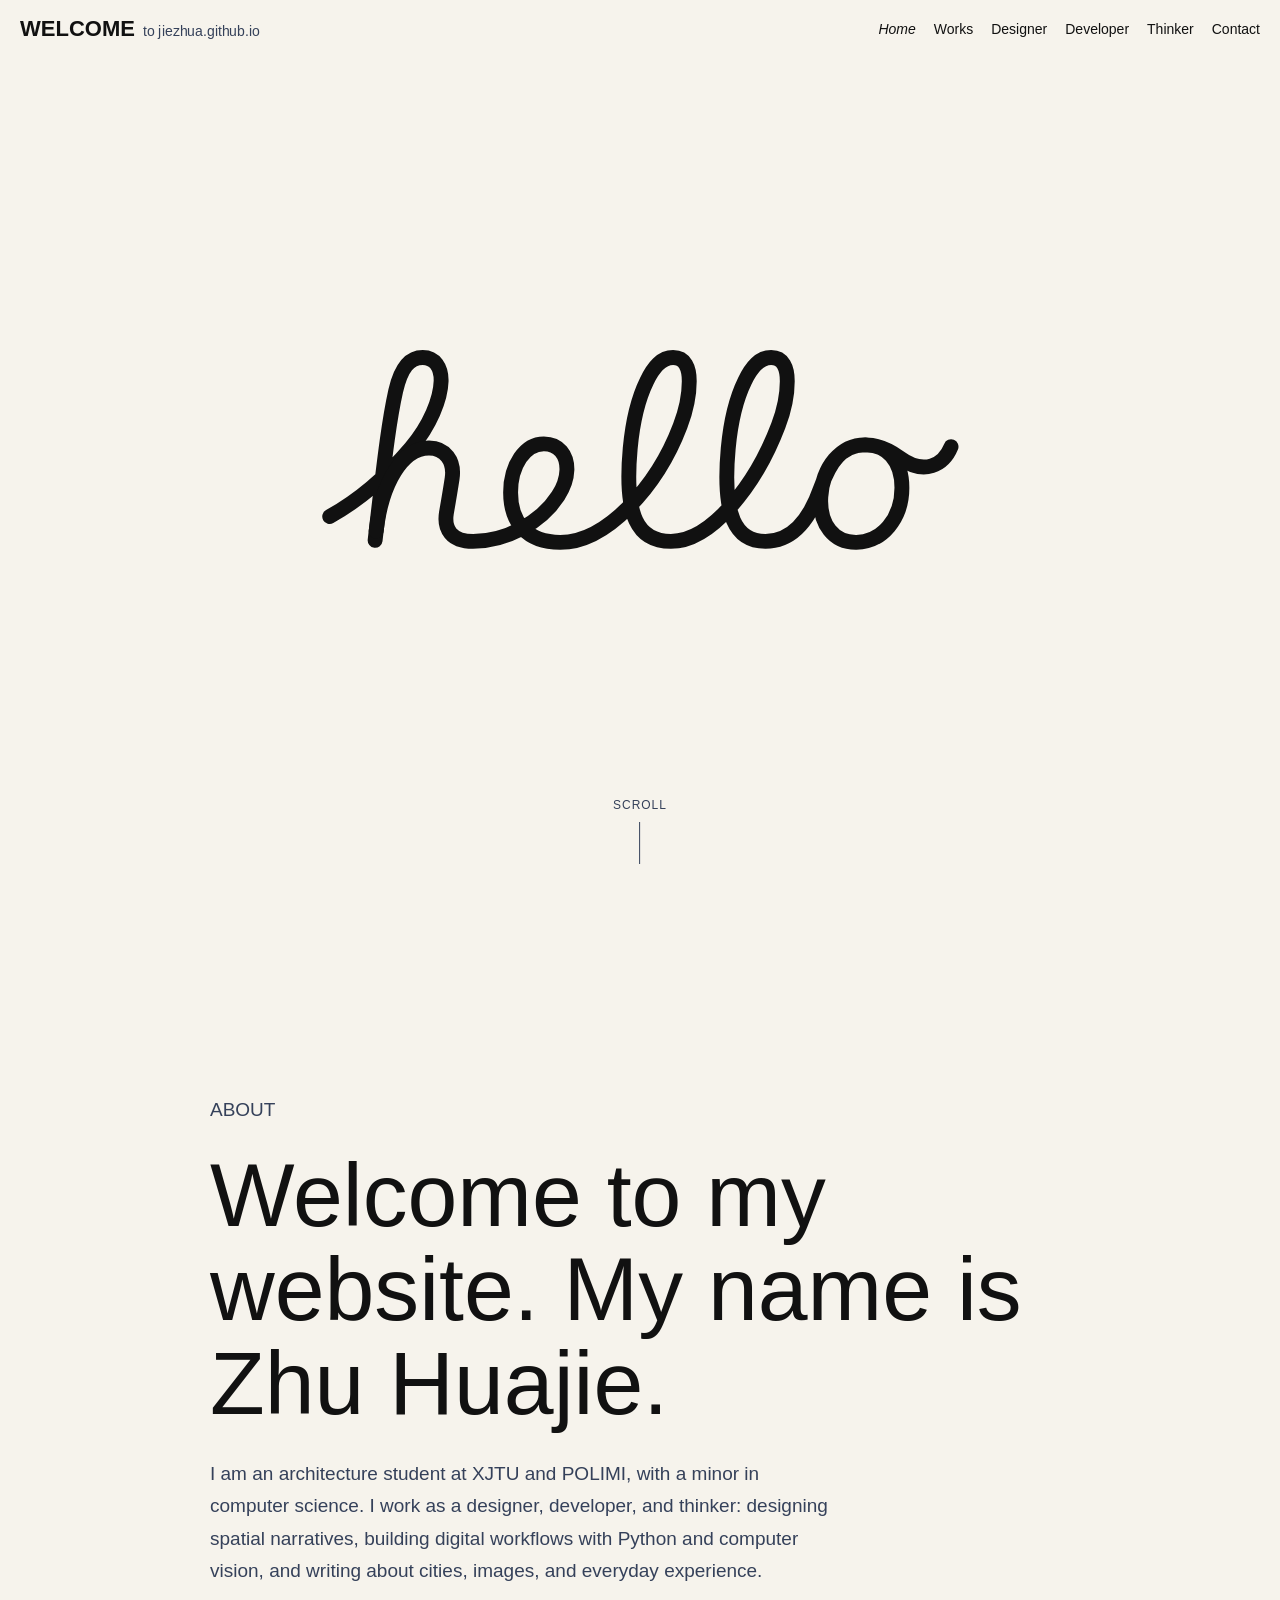
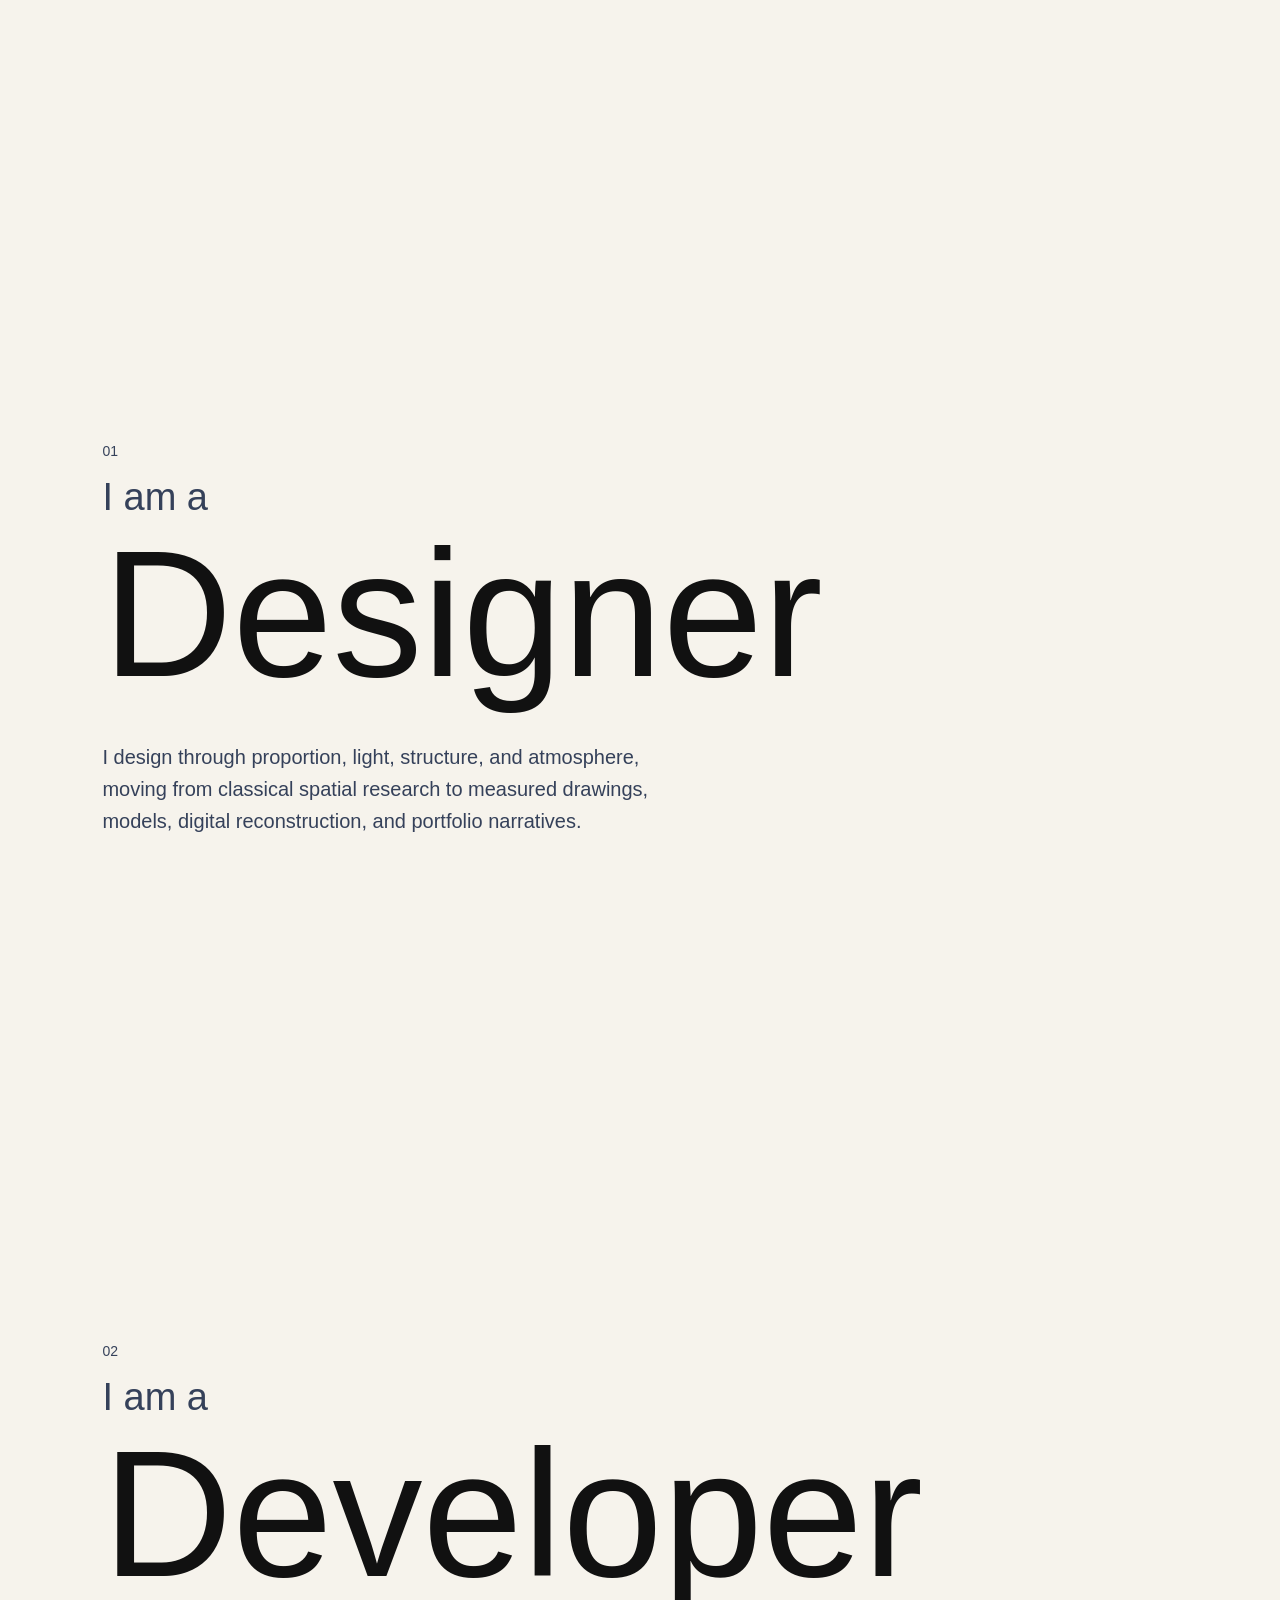
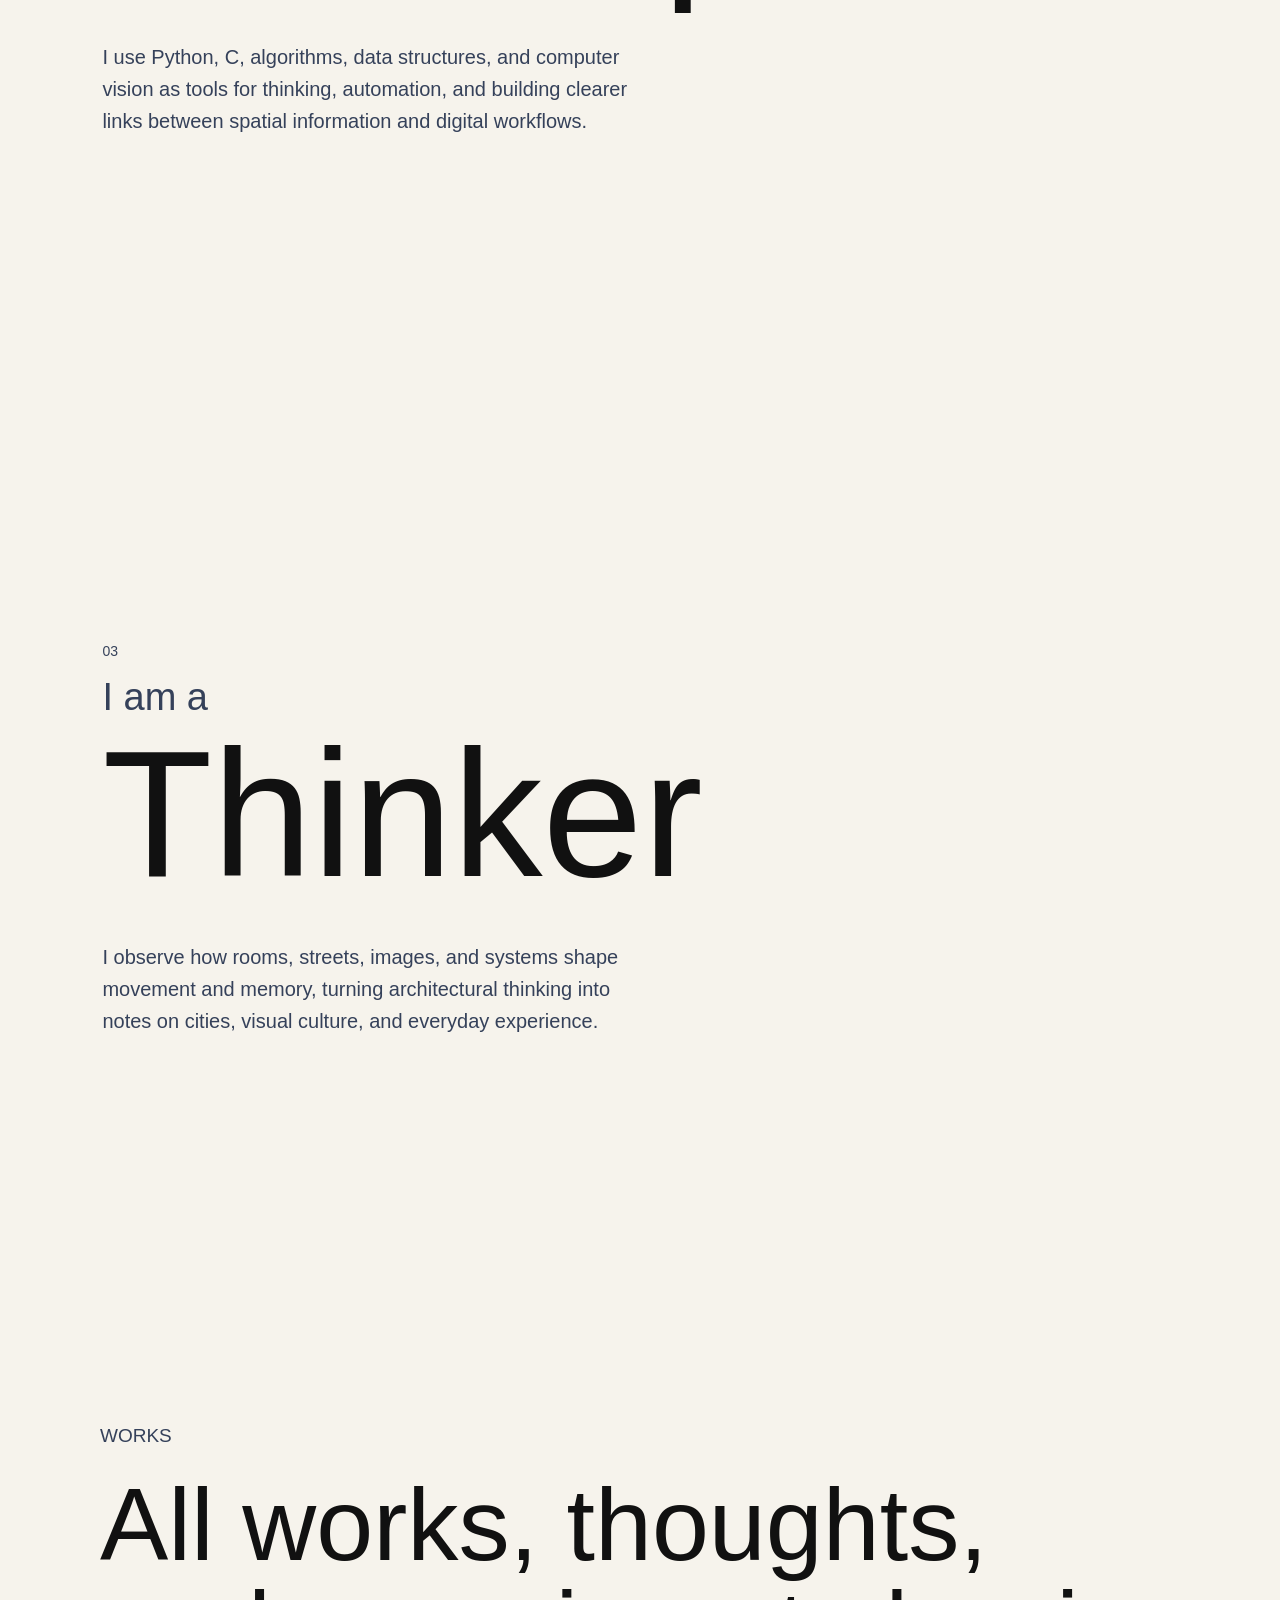
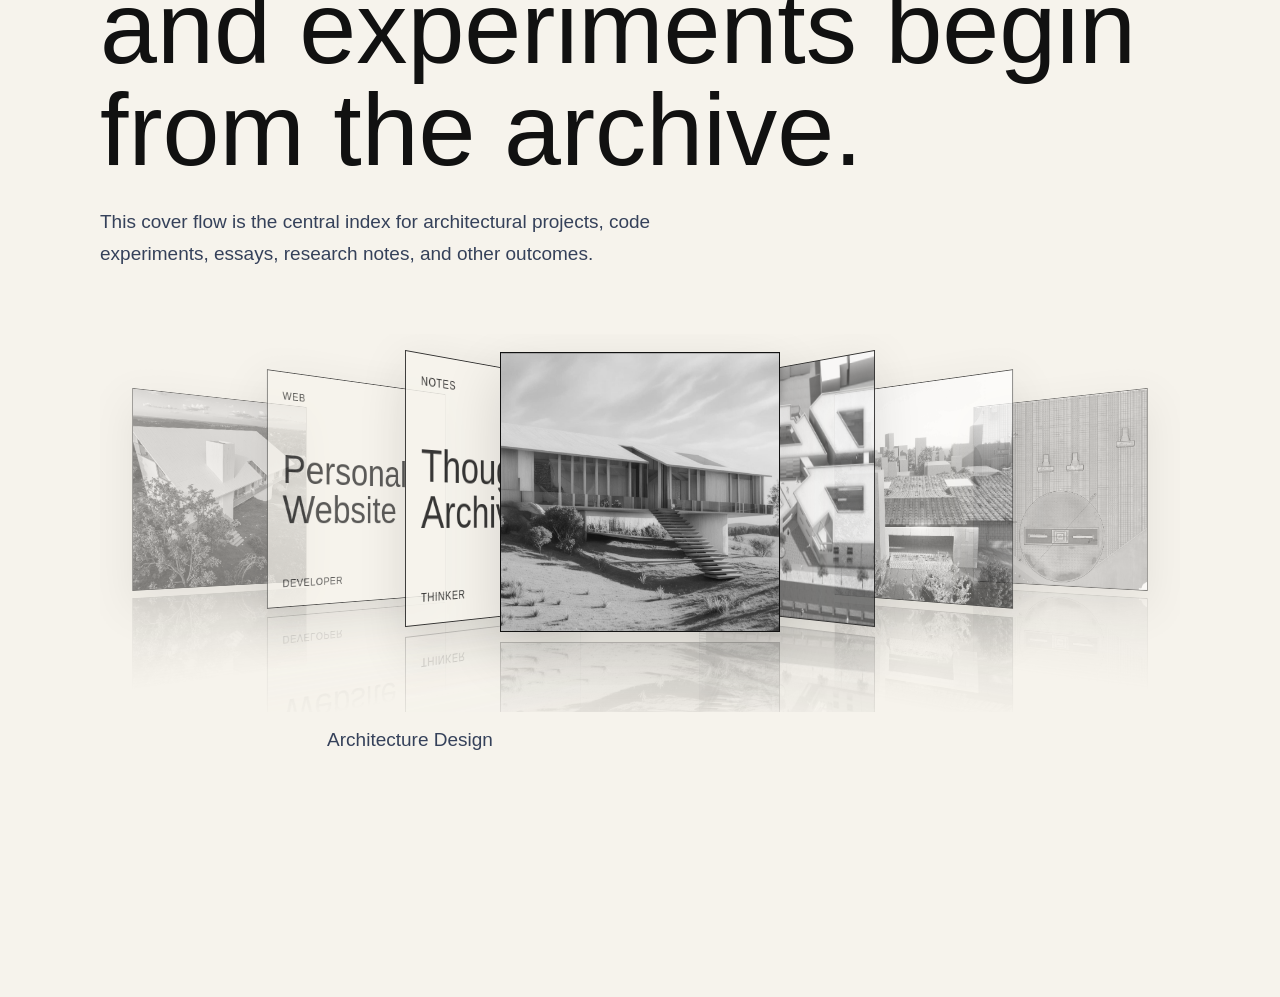
==== commit 8a6c24ea: "Add files via upload" ====
--- a/index.html
+++ b/index.html
@@ -50,7 +50,11 @@
           </svg>
           <!-- SVG hello writing animation ends here -->
 
-          <a class="scroll-hint" href="#about" aria-label="Scroll to about section">
+          <a
+            class="scroll-hint"
+            href="#about"
+            aria-label="Scroll to about section"
+          >
             <span>Scroll</span>
             <span class="scroll-line"></span>
           </a>
@@ -60,9 +64,7 @@
         <section class="page-section about-section reveal-section" id="about">
           <div class="section-inner">
             <p class="section-kicker">About</p>
-            <h1>
-              Welcome to my website. My name is Zhu Huajie.
-            </h1>
+            <h1>Welcome to my website. My name is Zhu Huajie.</h1>
             <p>
               I am an architecture student at XJTU and POLIMI, with a minor in
               computer science. I work as a designer, developer, and thinker:
@@ -110,7 +112,9 @@
         <section class="page-section works-section reveal-section" id="works">
           <div class="section-inner">
             <p class="section-kicker">Works</p>
-            <h2>All works, thoughts, and experiments begin from the archive.</h2>
+            <h2>
+              All works, thoughts, and experiments begin from the archive.
+            </h2>
             <p>
               This cover flow is the central index for architectural projects,
               code experiments, essays, research notes, and other outcomes.
@@ -124,7 +128,10 @@
                 data-coverflow-route="designer"
                 data-coverflow-article="architecture-design"
               >
-                <img src="成果/建筑设计/封面图片/屏幕截图 2026-05-29 175146.png" alt="Architecture Design cover" />
+                <img
+                  src="成果/建筑设计/封面图片/屏幕截图 2026-05-29 175146.png"
+                  alt="Architecture Design cover"
+                />
               </button>
 
               <button
@@ -134,7 +141,10 @@
                 data-coverflow-route="designer"
                 data-coverflow-article="design-one"
               >
-                <img src="成果/设计1/封面图片/屏幕截图 2026-05-29 175220.png" alt="Design Studio I cover" />
+                <img
+                  src="成果/设计1/封面图片/屏幕截图 2026-05-29 175220.png"
+                  alt="Design Studio I cover"
+                />
               </button>
 
               <button
@@ -144,7 +154,10 @@
                 data-coverflow-route="designer"
                 data-coverflow-article="design-two"
               >
-                <img src="成果/设计2/封面图片/屏幕截图 2026-05-29 175243.png" alt="Design Studio II cover" />
+                <img
+                  src="成果/设计2/封面图片/屏幕截图 2026-05-29 175243.png"
+                  alt="Design Studio II cover"
+                />
               </button>
 
               <button
@@ -154,7 +167,10 @@
                 data-coverflow-route="designer"
                 data-coverflow-article="survey"
               >
-                <img src="成果/建筑测绘/封面图片/屏幕截图 2026-05-29 175309.png" alt="Architectural Survey cover" />
+                <img
+                  src="成果/建筑测绘/封面图片/屏幕截图 2026-05-29 175309.png"
+                  alt="Architectural Survey cover"
+                />
               </button>
 
               <button
@@ -164,7 +180,10 @@
                 data-coverflow-route="designer"
                 data-coverflow-article="technology-workshop"
               >
-                <img src="成果/建筑技术工坊/封面图片/屏幕截图 2026-05-29 175057.png" alt="Technology Workshop cover" />
+                <img
+                  src="成果/建筑技术工坊/封面图片/屏幕截图 2026-05-29 175057.png"
+                  alt="Technology Workshop cover"
+                />
               </button>
 
               <button
@@ -192,7 +211,9 @@
               </button>
             </div>
 
-            <p class="coverflow-title" data-coverflow-title>Architecture Design</p>
+            <p class="coverflow-title" data-coverflow-title>
+              Architecture Design
+            </p>
           </div>
         </section>
 
@@ -200,20 +221,36 @@
         <footer class="contact-bar reveal-section" id="contact">
           <span>Contact</span>
           <div class="contact-items">
-            <a href="https://github.com/JieZhua" target="_blank" rel="noreferrer">GitHub</a>
-            <span>Email later</span>
+            <a
+              href="https://github.com/JieZhua"
+              target="_blank"
+              rel="noreferrer"
+              >GitHub</a
+            >
+            <a href="mailto:519205416@qq.com">519205416@qq.com</a>
             <span>Portfolio archive later</span>
           </div>
         </footer>
       </section>
 
       <!-- Designer view -->
-      <section class="view page-view collection-view" id="designer" data-view="designer">
+      <section
+        class="view page-view collection-view"
+        id="designer"
+        data-view="designer"
+      >
         <div class="collection" data-collection="designer">
           <article class="article is-current">
             <div class="cover-entry">
-              <button class="cover-entry__button cover-entry__button--image" type="button" data-open-article="architecture-design">
-                <img src="成果/建筑设计/封面图片/屏幕截图 2026-05-29 175146.png" alt="Architecture Design cover" />
+              <button
+                class="cover-entry__button cover-entry__button--image"
+                type="button"
+                data-open-article="architecture-design"
+              >
+                <img
+                  src="成果/建筑设计/封面图片/屏幕截图 2026-05-29 175146.png"
+                  alt="Architecture Design cover"
+                />
               </button>
               <div class="caption">
                 <h2>Architecture Design</h2>
@@ -221,24 +258,46 @@
               </div>
             </div>
 
-            <div class="article-content is-open" data-article-content="architecture-design">
+            <div
+              class="article-content is-open"
+              data-article-content="architecture-design"
+            >
               <header class="article-header">
                 <p class="section-kicker">Architecture / 2025</p>
                 <h2>Architecture Design</h2>
                 <p>A portfolio sequence of architectural design work.</p>
               </header>
               <div class="project-images">
-                <img src="成果/建筑设计/Page_1_docsmall.com.jpg" alt="Architecture Design page 1" loading="lazy" />
-                <img src="成果/建筑设计/Page_2_docsmall.com.jpg" alt="Architecture Design page 2" loading="lazy" />
-                <img src="成果/建筑设计/Page_3_docsmall.com.jpg" alt="Architecture Design page 3" loading="lazy" />
+                <img
+                  src="成果/建筑设计/Page_1_docsmall.com.jpg"
+                  alt="Architecture Design page 1"
+                  loading="lazy"
+                />
+                <img
+                  src="成果/建筑设计/Page_2_docsmall.com.jpg"
+                  alt="Architecture Design page 2"
+                  loading="lazy"
+                />
+                <img
+                  src="成果/建筑设计/Page_3_docsmall.com.jpg"
+                  alt="Architecture Design page 3"
+                  loading="lazy"
+                />
               </div>
             </div>
           </article>
 
           <article class="article">
             <div class="cover-entry">
-              <button class="cover-entry__button cover-entry__button--image" type="button" data-open-article="design-one">
-                <img src="成果/设计1/封面图片/屏幕截图 2026-05-29 175220.png" alt="Design Studio I cover" />
+              <button
+                class="cover-entry__button cover-entry__button--image"
+                type="button"
+                data-open-article="design-one"
+              >
+                <img
+                  src="成果/设计1/封面图片/屏幕截图 2026-05-29 175220.png"
+                  alt="Design Studio I cover"
+                />
               </button>
               <div class="caption">
                 <h2>Design Studio I</h2>
@@ -253,17 +312,36 @@
                 <p>Merged design boards and portfolio sheets.</p>
               </header>
               <div class="project-images">
-                <img src="成果/设计1/Page_1_docsmall.com.jpg" alt="Design Studio I page 1" loading="lazy" />
-                <img src="成果/设计1/Page_2_docsmall.com.jpg" alt="Design Studio I page 2" loading="lazy" />
-                <img src="成果/设计1/Page_3_docsmall.com.jpg" alt="Design Studio I page 3" loading="lazy" />
+                <img
+                  src="成果/设计1/Page_1_docsmall.com.jpg"
+                  alt="Design Studio I page 1"
+                  loading="lazy"
+                />
+                <img
+                  src="成果/设计1/Page_2_docsmall.com.jpg"
+                  alt="Design Studio I page 2"
+                  loading="lazy"
+                />
+                <img
+                  src="成果/设计1/Page_3_docsmall.com.jpg"
+                  alt="Design Studio I page 3"
+                  loading="lazy"
+                />
               </div>
             </div>
           </article>
 
           <article class="article">
             <div class="cover-entry">
-              <button class="cover-entry__button cover-entry__button--image" type="button" data-open-article="design-two">
-                <img src="成果/设计2/封面图片/屏幕截图 2026-05-29 175243.png" alt="Design Studio II cover" />
+              <button
+                class="cover-entry__button cover-entry__button--image"
+                type="button"
+                data-open-article="design-two"
+              >
+                <img
+                  src="成果/设计2/封面图片/屏幕截图 2026-05-29 175243.png"
+                  alt="Design Studio II cover"
+                />
               </button>
               <div class="caption">
                 <h2>Design Studio II</h2>
@@ -278,21 +356,56 @@
                 <p>A compact studio sequence for later refinement.</p>
               </header>
               <div class="project-images">
-                <img src="成果/设计2/Page_1_docsmall.com.jpg" alt="Design Studio II page 1" loading="lazy" />
-                <img src="成果/设计2/Page_2_docsmall.com.jpg" alt="Design Studio II page 2" loading="lazy" />
-                <img src="成果/设计2/Page_3_docsmall.com.jpg" alt="Design Studio II page 3" loading="lazy" />
-                <img src="成果/设计2/Page_4_docsmall.com.jpg" alt="Design Studio II page 4" loading="lazy" />
-                <img src="成果/设计2/Page_5_docsmall.com.jpg" alt="Design Studio II page 5" loading="lazy" />
-                <img src="成果/设计2/Page_6_docsmall.com.jpg" alt="Design Studio II page 6" loading="lazy" />
-                <img src="成果/设计2/Page_7_docsmall.com.jpg" alt="Design Studio II page 7" loading="lazy" />
+                <img
+                  src="成果/设计2/Page_1_docsmall.com.jpg"
+                  alt="Design Studio II page 1"
+                  loading="lazy"
+                />
+                <img
+                  src="成果/设计2/Page_2_docsmall.com.jpg"
+                  alt="Design Studio II page 2"
+                  loading="lazy"
+                />
+                <img
+                  src="成果/设计2/Page_3_docsmall.com.jpg"
+                  alt="Design Studio II page 3"
+                  loading="lazy"
+                />
+                <img
+                  src="成果/设计2/Page_4_docsmall.com.jpg"
+                  alt="Design Studio II page 4"
+                  loading="lazy"
+                />
+                <img
+                  src="成果/设计2/Page_5_docsmall.com.jpg"
+                  alt="Design Studio II page 5"
+                  loading="lazy"
+                />
+                <img
+                  src="成果/设计2/Page_6_docsmall.com.jpg"
+                  alt="Design Studio II page 6"
+                  loading="lazy"
+                />
+                <img
+                  src="成果/设计2/Page_7_docsmall.com.jpg"
+                  alt="Design Studio II page 7"
+                  loading="lazy"
+                />
               </div>
             </div>
           </article>
 
           <article class="article">
             <div class="cover-entry">
-              <button class="cover-entry__button cover-entry__button--image" type="button" data-open-article="survey">
-                <img src="成果/建筑测绘/封面图片/屏幕截图 2026-05-29 175309.png" alt="Architectural Survey cover" />
+              <button
+                class="cover-entry__button cover-entry__button--image"
+                type="button"
+                data-open-article="survey"
+              >
+                <img
+                  src="成果/建筑测绘/封面图片/屏幕截图 2026-05-29 175309.png"
+                  alt="Architectural Survey cover"
+                />
               </button>
               <div class="caption">
                 <h2>Architectural Survey</h2>
@@ -307,17 +420,36 @@
                 <p>Measured drawing and survey documentation.</p>
               </header>
               <div class="project-images">
-                <img src="成果/建筑测绘/Page_1_docsmall.com.jpg" alt="Architectural Survey page 1" loading="lazy" />
-                <img src="成果/建筑测绘/Page_2_docsmall.com.jpg" alt="Architectural Survey page 2" loading="lazy" />
-                <img src="成果/建筑测绘/Page_3_docsmall.com.jpg" alt="Architectural Survey page 3" loading="lazy" />
+                <img
+                  src="成果/建筑测绘/Page_1_docsmall.com.jpg"
+                  alt="Architectural Survey page 1"
+                  loading="lazy"
+                />
+                <img
+                  src="成果/建筑测绘/Page_2_docsmall.com.jpg"
+                  alt="Architectural Survey page 2"
+                  loading="lazy"
+                />
+                <img
+                  src="成果/建筑测绘/Page_3_docsmall.com.jpg"
+                  alt="Architectural Survey page 3"
+                  loading="lazy"
+                />
               </div>
             </div>
           </article>
 
           <article class="article">
             <div class="cover-entry">
-              <button class="cover-entry__button cover-entry__button--image" type="button" data-open-article="technology-workshop">
-                <img src="成果/建筑技术工坊/封面图片/屏幕截图 2026-05-29 175057.png" alt="Technology Workshop cover" />
+              <button
+                class="cover-entry__button cover-entry__button--image"
+                type="button"
+                data-open-article="technology-workshop"
+              >
+                <img
+                  src="成果/建筑技术工坊/封面图片/屏幕截图 2026-05-29 175057.png"
+                  alt="Technology Workshop cover"
+                />
               </button>
               <div class="caption">
                 <h2>Technology Workshop</h2>
@@ -325,34 +457,85 @@
               </div>
             </div>
 
-            <div class="article-content" data-article-content="technology-workshop">
+            <div
+              class="article-content"
+              data-article-content="technology-workshop"
+            >
               <header class="article-header">
                 <p class="section-kicker">Workshop / 2025</p>
                 <h2>Technology Workshop</h2>
-                <p>Technical workshop output and construction-related studies.</p>
+                <p>
+                  Technical workshop output and construction-related studies.
+                </p>
               </header>
               <div class="project-images">
-                <img src="成果/建筑技术工坊/Page_1_docsmall.com.jpg" alt="Technology Workshop page 1" loading="lazy" />
-                <img src="成果/建筑技术工坊/Page_2_docsmall.com.jpg" alt="Technology Workshop page 2" loading="lazy" />
-                <img src="成果/建筑技术工坊/Page_3_docsmall.com.jpg" alt="Technology Workshop page 3" loading="lazy" />
-                <img src="成果/建筑技术工坊/Page_4_docsmall.com.jpg" alt="Technology Workshop page 4" loading="lazy" />
-                <img src="成果/建筑技术工坊/Page_5_docsmall.com.jpg" alt="Technology Workshop page 5" loading="lazy" />
-                <img src="成果/建筑技术工坊/Page_6_docsmall.com.jpg" alt="Technology Workshop page 6" loading="lazy" />
-              </div>
-            </div>
-          </article>
-
-          <button class="collection-button collection-button--prev" type="button" data-collection-prev aria-label="Previous project">‹</button>
-          <button class="collection-button collection-button--next" type="button" data-collection-next aria-label="Next project">›</button>
+                <img
+                  src="成果/建筑技术工坊/Page_1_docsmall.com.jpg"
+                  alt="Technology Workshop page 1"
+                  loading="lazy"
+                />
+                <img
+                  src="成果/建筑技术工坊/Page_2_docsmall.com.jpg"
+                  alt="Technology Workshop page 2"
+                  loading="lazy"
+                />
+                <img
+                  src="成果/建筑技术工坊/Page_3_docsmall.com.jpg"
+                  alt="Technology Workshop page 3"
+                  loading="lazy"
+                />
+                <img
+                  src="成果/建筑技术工坊/Page_4_docsmall.com.jpg"
+                  alt="Technology Workshop page 4"
+                  loading="lazy"
+                />
+                <img
+                  src="成果/建筑技术工坊/Page_5_docsmall.com.jpg"
+                  alt="Technology Workshop page 5"
+                  loading="lazy"
+                />
+                <img
+                  src="成果/建筑技术工坊/Page_6_docsmall.com.jpg"
+                  alt="Technology Workshop page 6"
+                  loading="lazy"
+                />
+              </div>
+            </div>
+          </article>
+
+          <button
+            class="collection-button collection-button--prev"
+            type="button"
+            data-collection-prev
+            aria-label="Previous project"
+          >
+            ‹
+          </button>
+          <button
+            class="collection-button collection-button--next"
+            type="button"
+            data-collection-next
+            aria-label="Next project"
+          >
+            ›
+          </button>
         </div>
       </section>
 
       <!-- Developer view -->
-      <section class="view page-view collection-view" id="developer" data-view="developer">
+      <section
+        class="view page-view collection-view"
+        id="developer"
+        data-view="developer"
+      >
         <div class="collection" data-collection="developer">
           <article class="article is-current">
             <div class="cover-entry">
-              <button class="cover-entry__button" type="button" data-open-article="website">
+              <button
+                class="cover-entry__button"
+                type="button"
+                data-open-article="website"
+              >
                 <span>Web / 2026</span>
                 <strong>Personal Website</strong>
                 <small>Open project</small>
@@ -377,7 +560,11 @@
 
           <article class="article">
             <div class="cover-entry">
-              <button class="cover-entry__button" type="button" data-open-article="python-tools">
+              <button
+                class="cover-entry__button"
+                type="button"
+                data-open-article="python-tools"
+              >
                 <span>Python / Later</span>
                 <strong>Python Tools</strong>
                 <small>Open project</small>
@@ -392,22 +579,46 @@
               <header class="article-header">
                 <p class="section-kicker">Python / Later</p>
                 <h2>Python Tools</h2>
-                <p>A future place for Python tools, scripts, and experiments.</p>
-              </header>
-            </div>
-          </article>
-
-          <button class="collection-button collection-button--prev" type="button" data-collection-prev aria-label="Previous project">‹</button>
-          <button class="collection-button collection-button--next" type="button" data-collection-next aria-label="Next project">›</button>
+                <p>
+                  A future place for Python tools, scripts, and experiments.
+                </p>
+              </header>
+            </div>
+          </article>
+
+          <button
+            class="collection-button collection-button--prev"
+            type="button"
+            data-collection-prev
+            aria-label="Previous project"
+          >
+            ‹
+          </button>
+          <button
+            class="collection-button collection-button--next"
+            type="button"
+            data-collection-next
+            aria-label="Next project"
+          >
+            ›
+          </button>
         </div>
       </section>
 
       <!-- Thinker view -->
-      <section class="view page-view collection-view" id="thinker" data-view="thinker">
+      <section
+        class="view page-view collection-view"
+        id="thinker"
+        data-view="thinker"
+      >
         <div class="collection" data-collection="thinker">
           <article class="article is-current">
             <div class="cover-entry">
-              <button class="cover-entry__button" type="button" data-open-article="notes">
+              <button
+                class="cover-entry__button"
+                type="button"
+                data-open-article="notes"
+              >
                 <span>Notes / Later</span>
                 <strong>Thought Archive</strong>
                 <small>Open project</small>
@@ -432,7 +643,11 @@
 
           <article class="article">
             <div class="cover-entry">
-              <button class="cover-entry__button" type="button" data-open-article="city-notes">
+              <button
+                class="cover-entry__button"
+                type="button"
+                data-open-article="city-notes"
+              >
                 <span>City / Later</span>
                 <strong>City Notes</strong>
                 <small>Open project</small>
@@ -452,8 +667,22 @@
             </div>
           </article>
 
-          <button class="collection-button collection-button--prev" type="button" data-collection-prev aria-label="Previous project">‹</button>
-          <button class="collection-button collection-button--next" type="button" data-collection-next aria-label="Next project">›</button>
+          <button
+            class="collection-button collection-button--prev"
+            type="button"
+            data-collection-prev
+            aria-label="Previous project"
+          >
+            ‹
+          </button>
+          <button
+            class="collection-button collection-button--next"
+            type="button"
+            data-collection-next
+            aria-label="Next project"
+          >
+            ›
+          </button>
         </div>
       </section>
     </main>
--- a/style.css
+++ b/style.css
@@ -150,7 +150,7 @@
 }
 
 .hello-path-rest {
-  animation: draw-hello 4600ms ease-in-out 7.6s both; /* 控制 hello 剩余部分的书写速度和开始时间 */
+  animation: draw-hello 4600ms ease-in-out 8s both; /* 控制 hello 剩余部分的书写速度和开始时间 */
 }
 
 body.home-hello-complete .hello-path {
@@ -398,9 +398,12 @@
   height: 100%; /* 图片占满封面高度 */
   filter: grayscale(1); /* 默认黑白，保持整体风格统一 */
   object-fit: cover; /* 让图片像封面一样裁切铺满 */
+  pointer-events: none; /* 让鼠标拖动作用在卡片上，而不是图片本身 */
   transition:
     filter 220ms ease,
     transform 220ms ease; /* 控制图片 hover 动画 */
+  user-select: none; /* 禁止拖动时选中图片 */
+  -webkit-user-drag: none; /* 禁止浏览器把图片当成可拖拽文件 */
 }
 
 .coverflow-card--image:hover img {
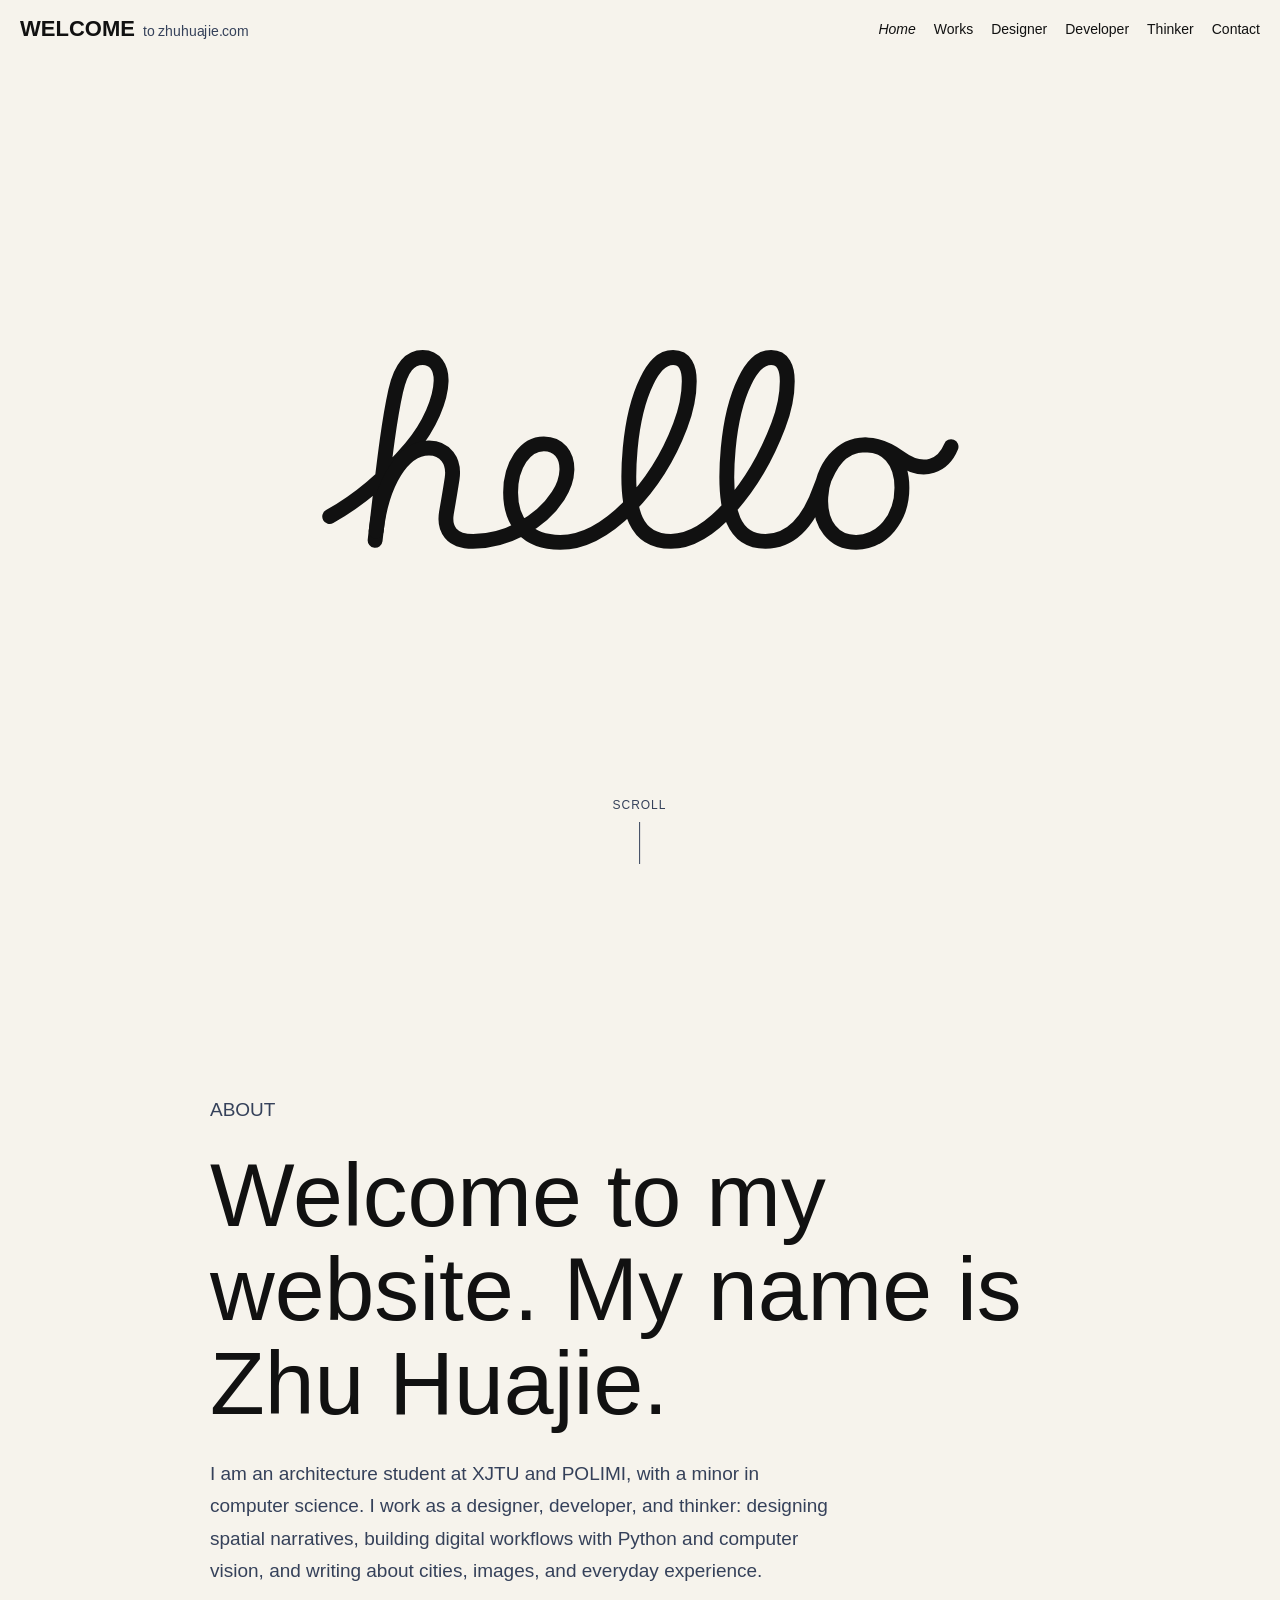
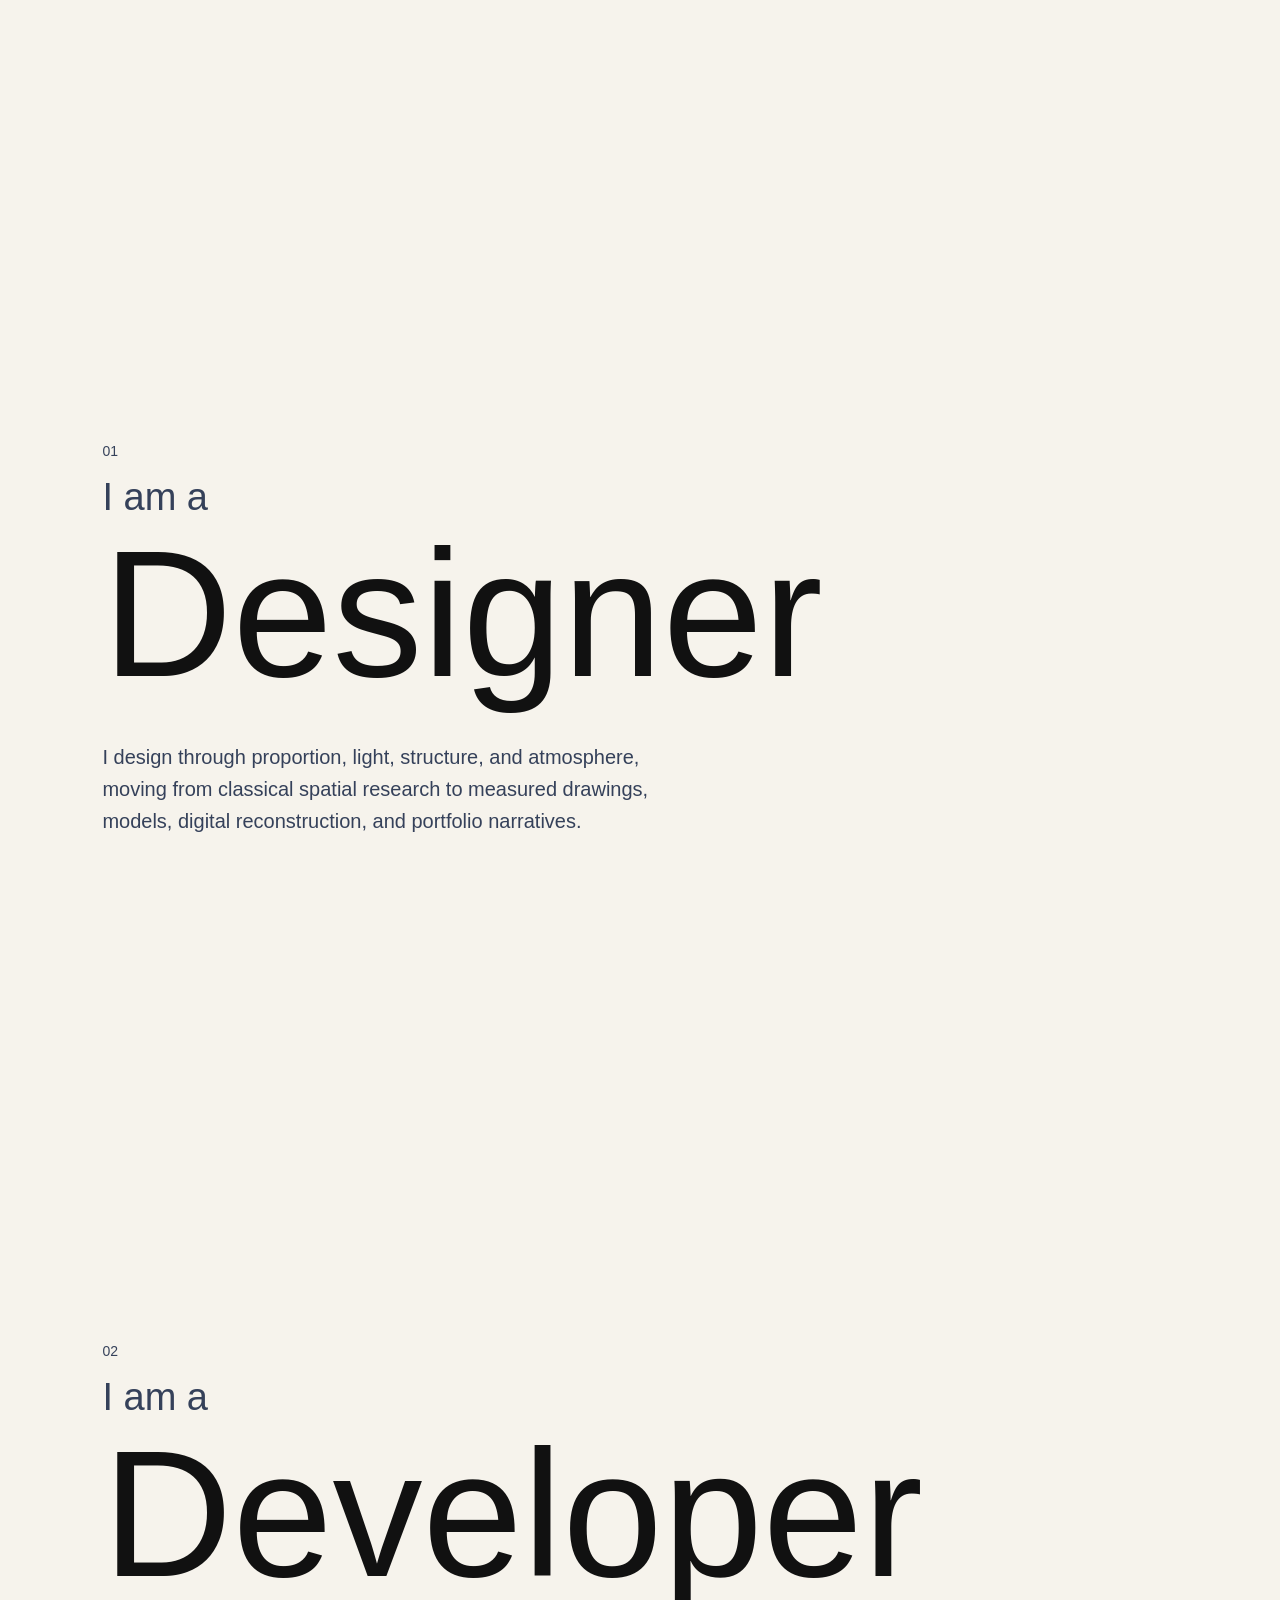
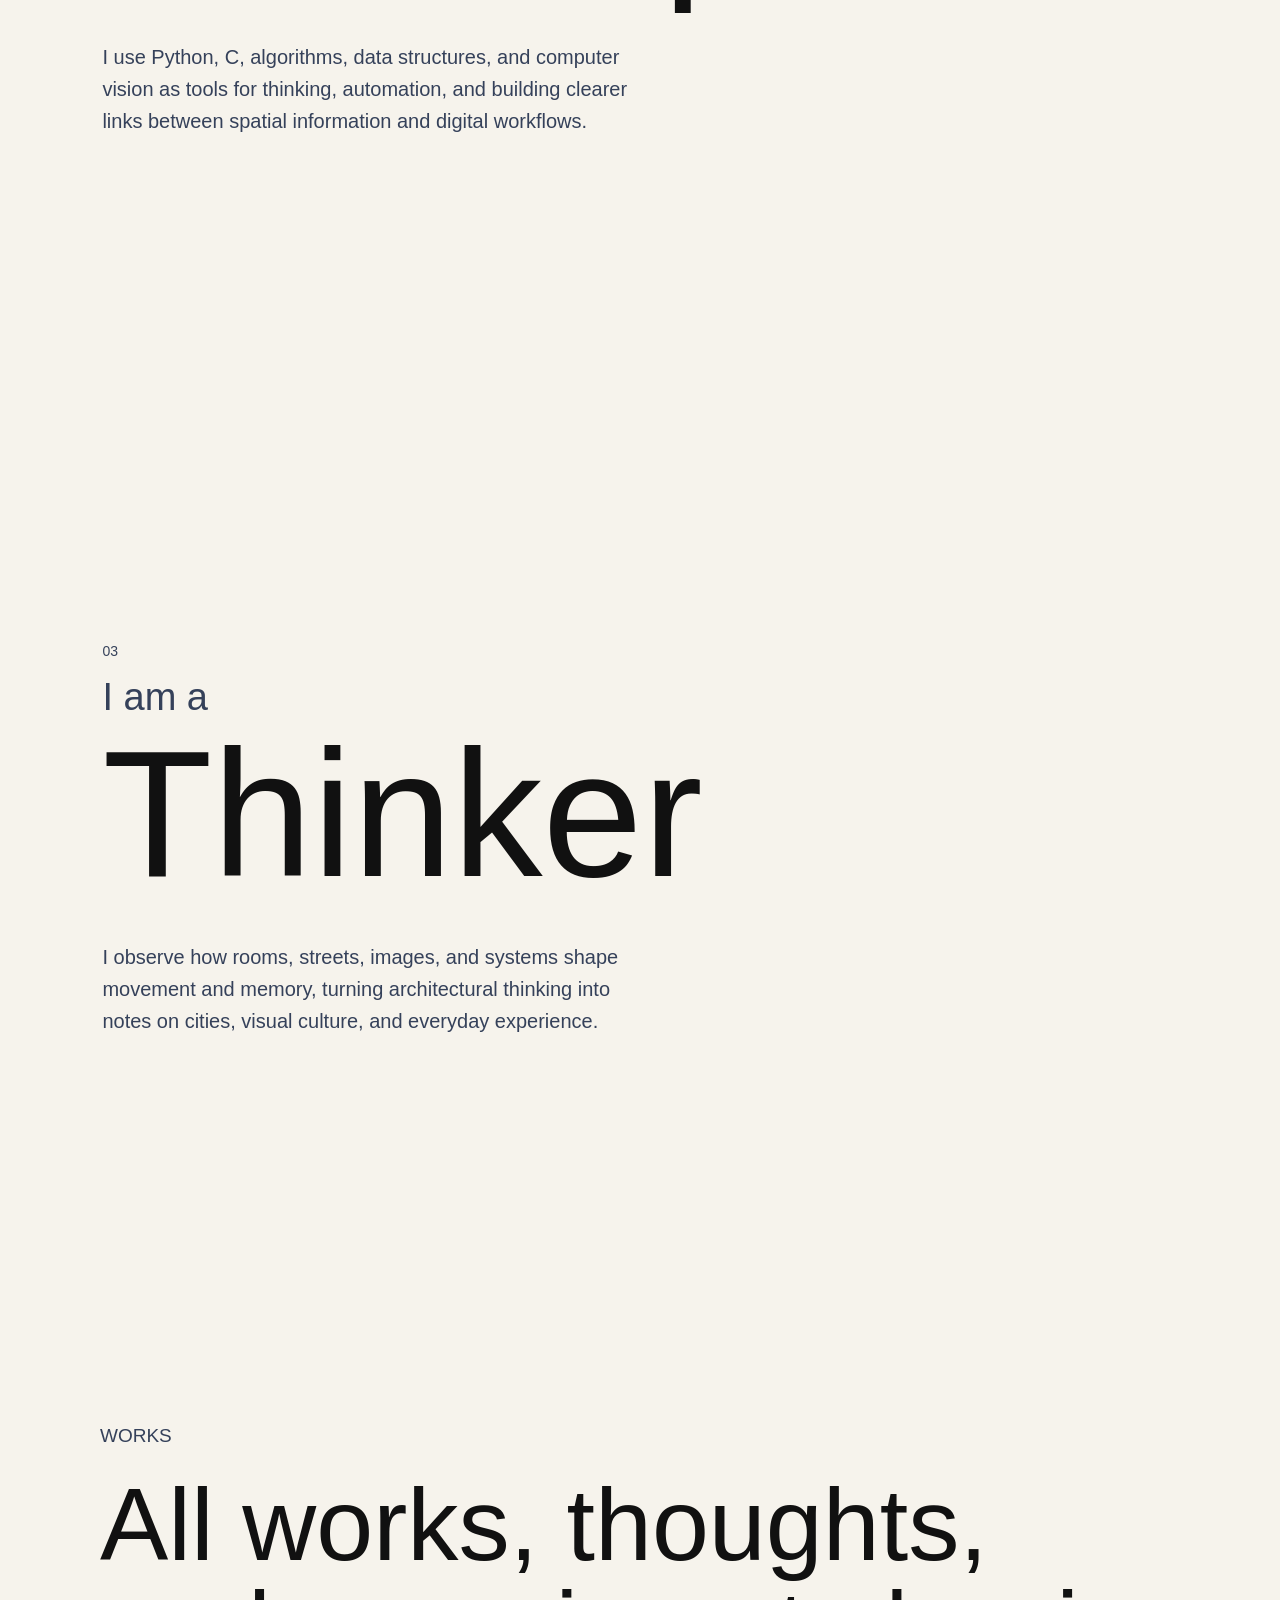
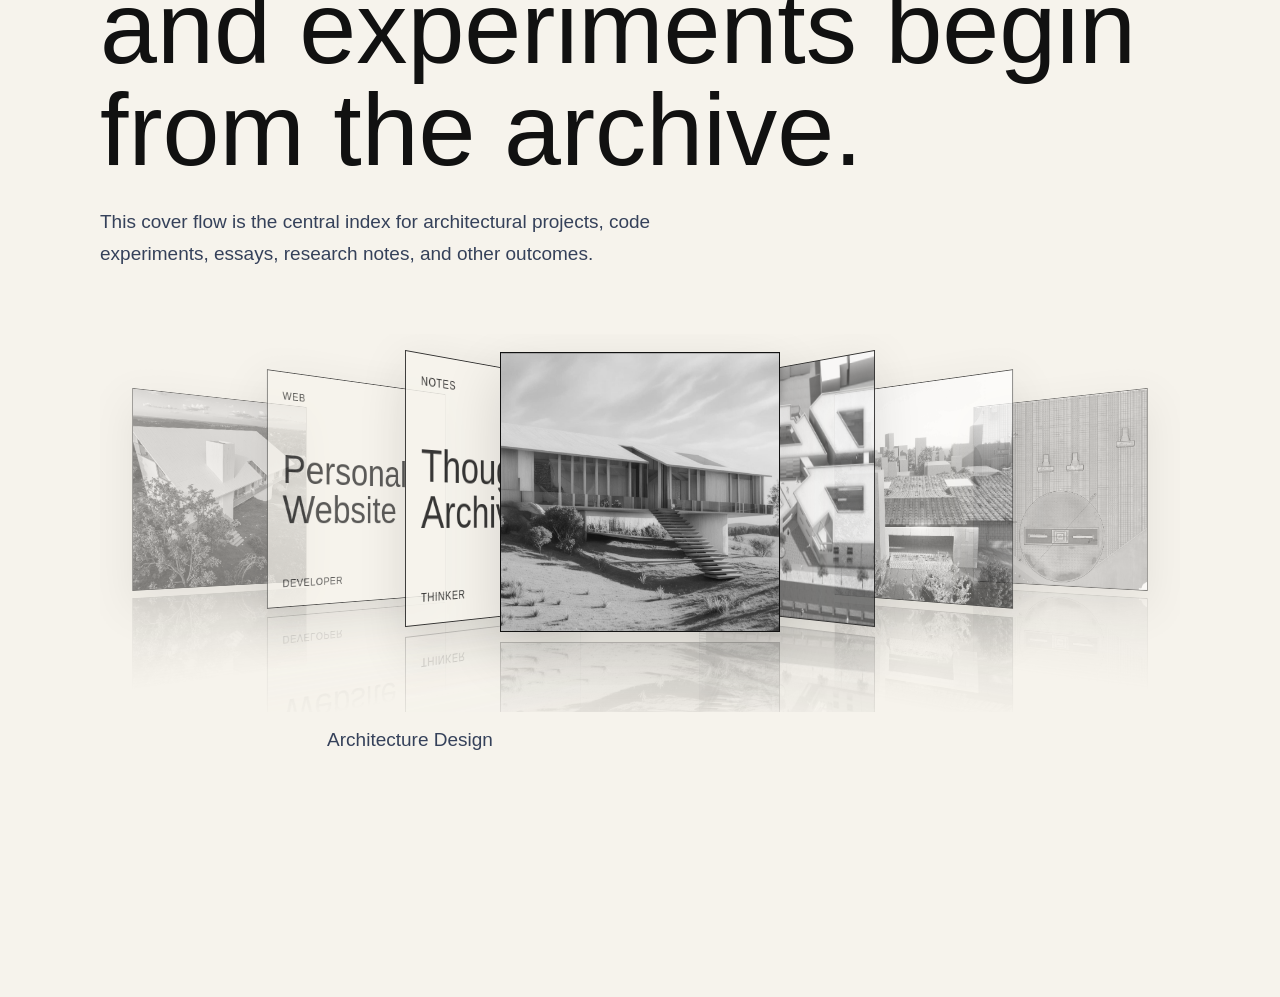
==== commit 1663a93c: "Add files via upload" ====
--- a/index.html
+++ b/index.html
@@ -17,7 +17,7 @@
     <header class="index-bar">
       <a class="index-title" href="#home" data-route="home">
         <span>WELCOME</span>
-        <span class="index-domain" data-wave-text>to jiezhua.github.io</span>
+        <span class="index-domain" data-wave-text>to zhuhuajie.com</span>
       </a>
 
       <nav class="index-nav" aria-label="Main navigation">
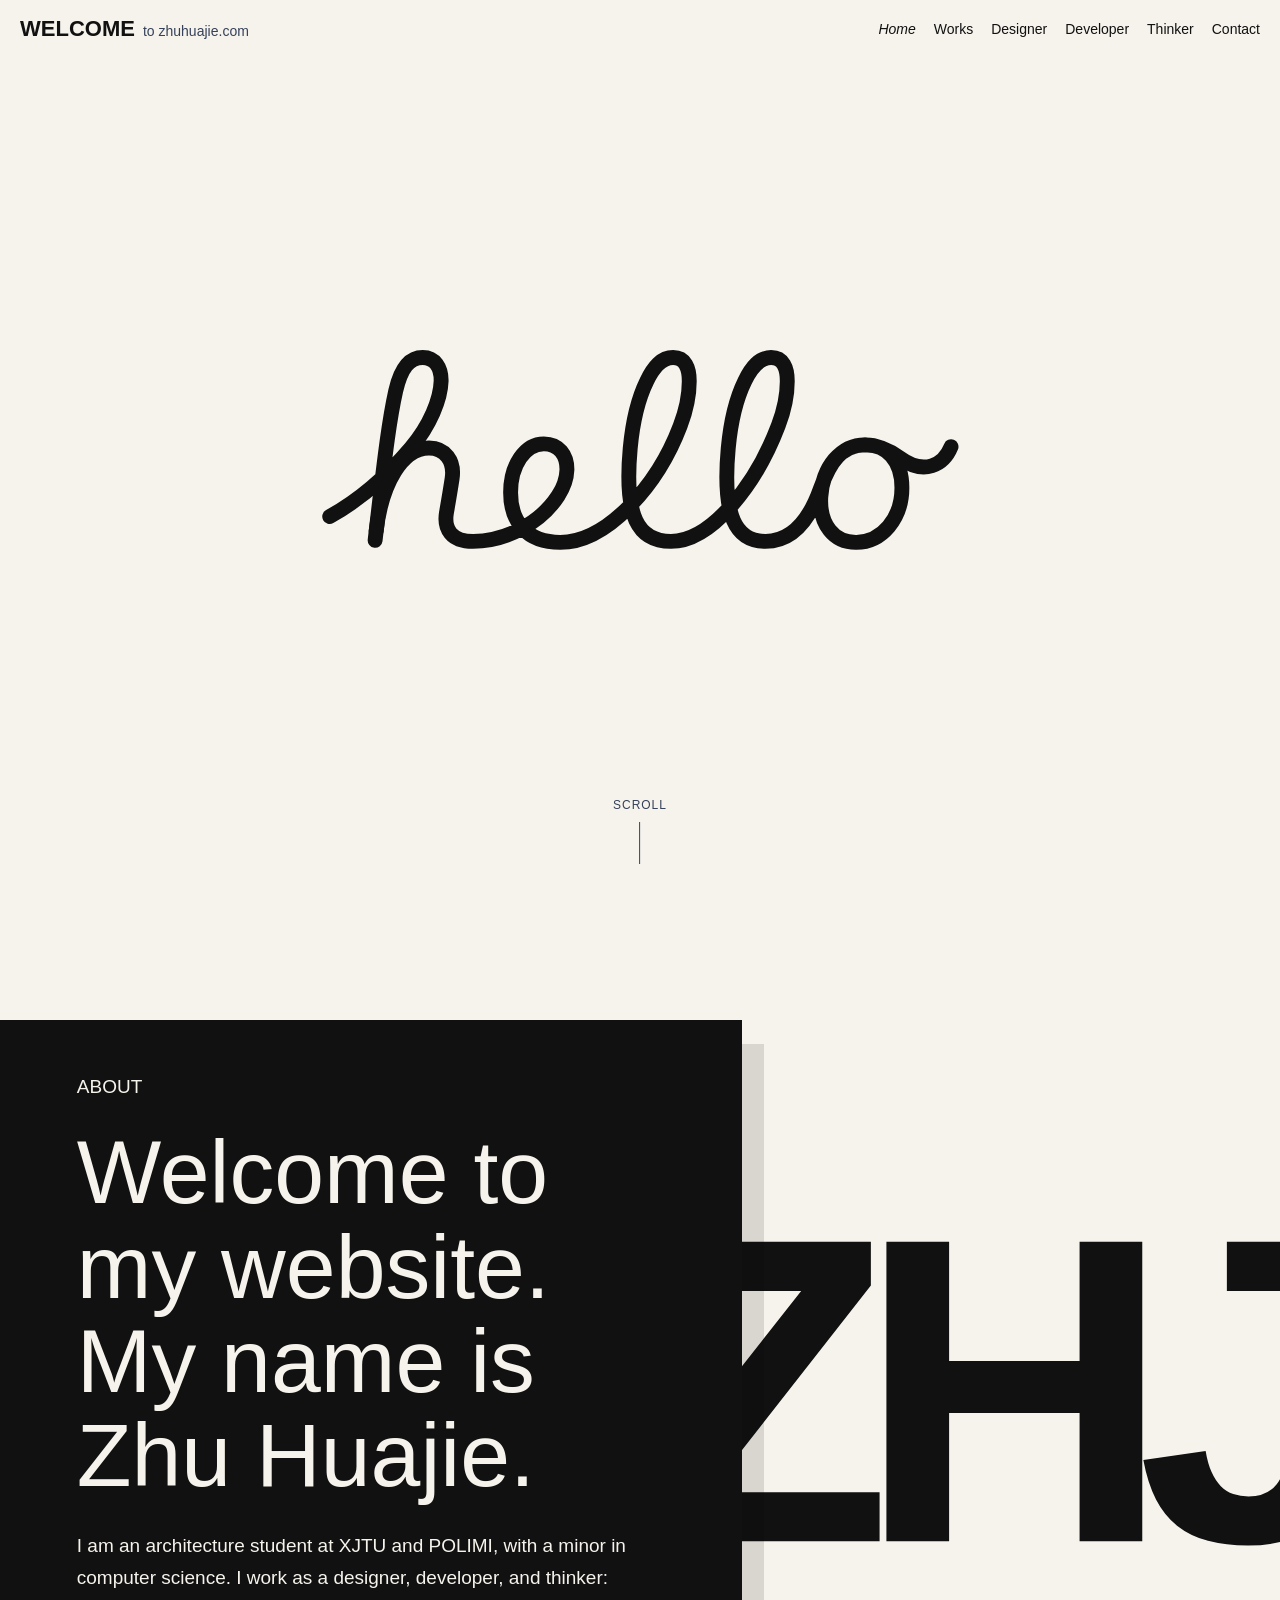
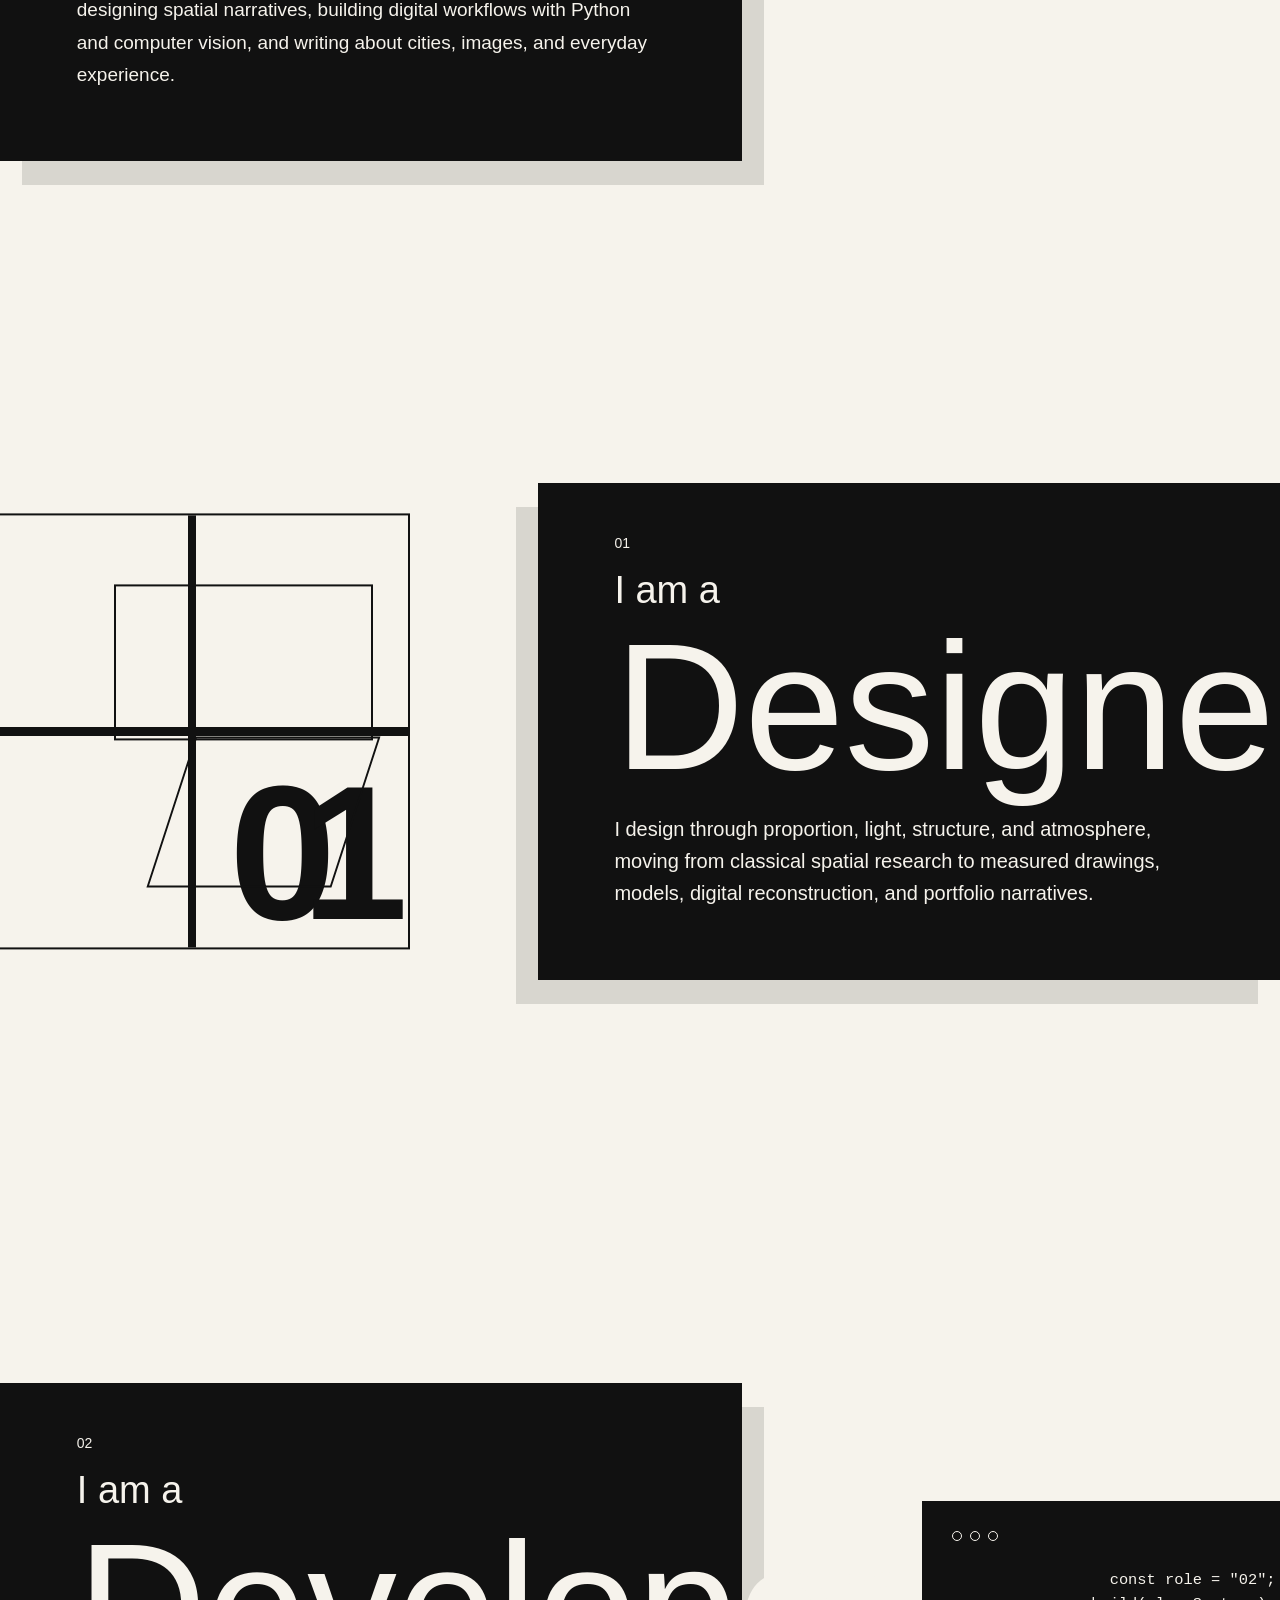
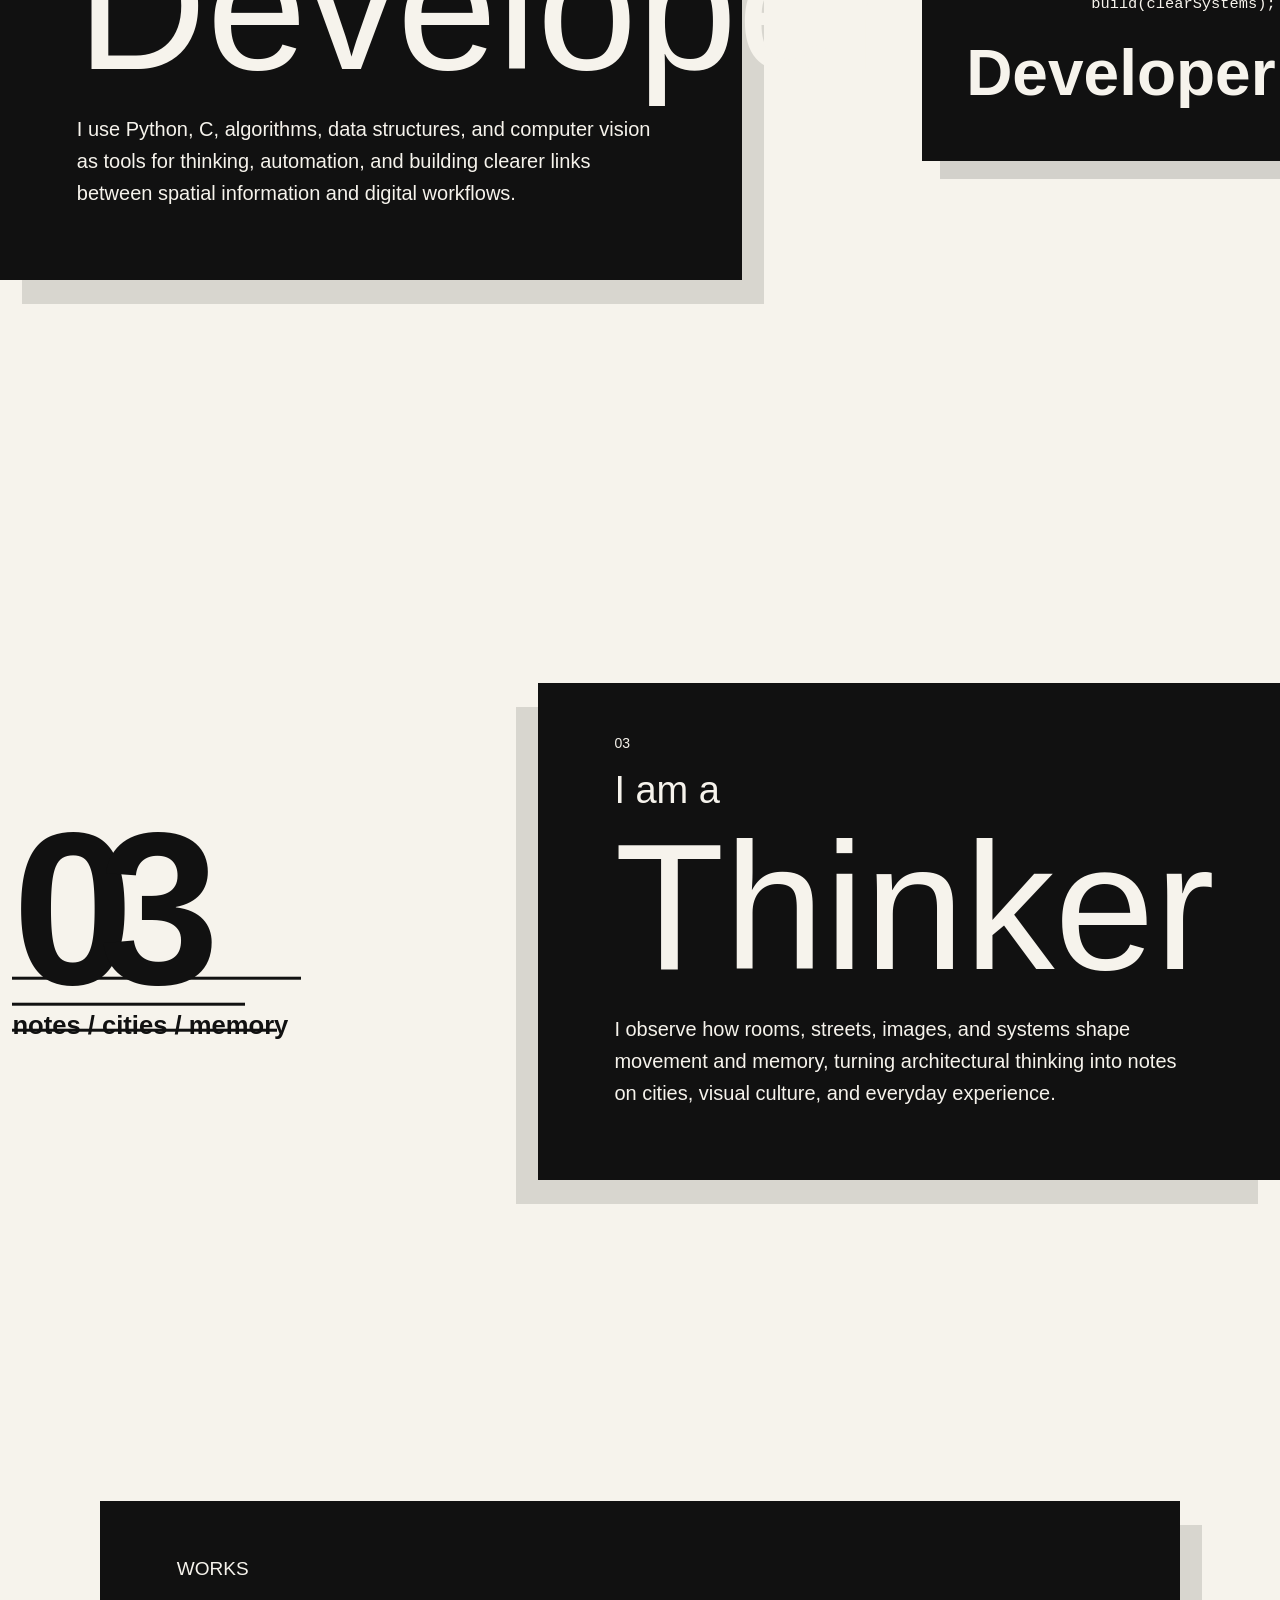
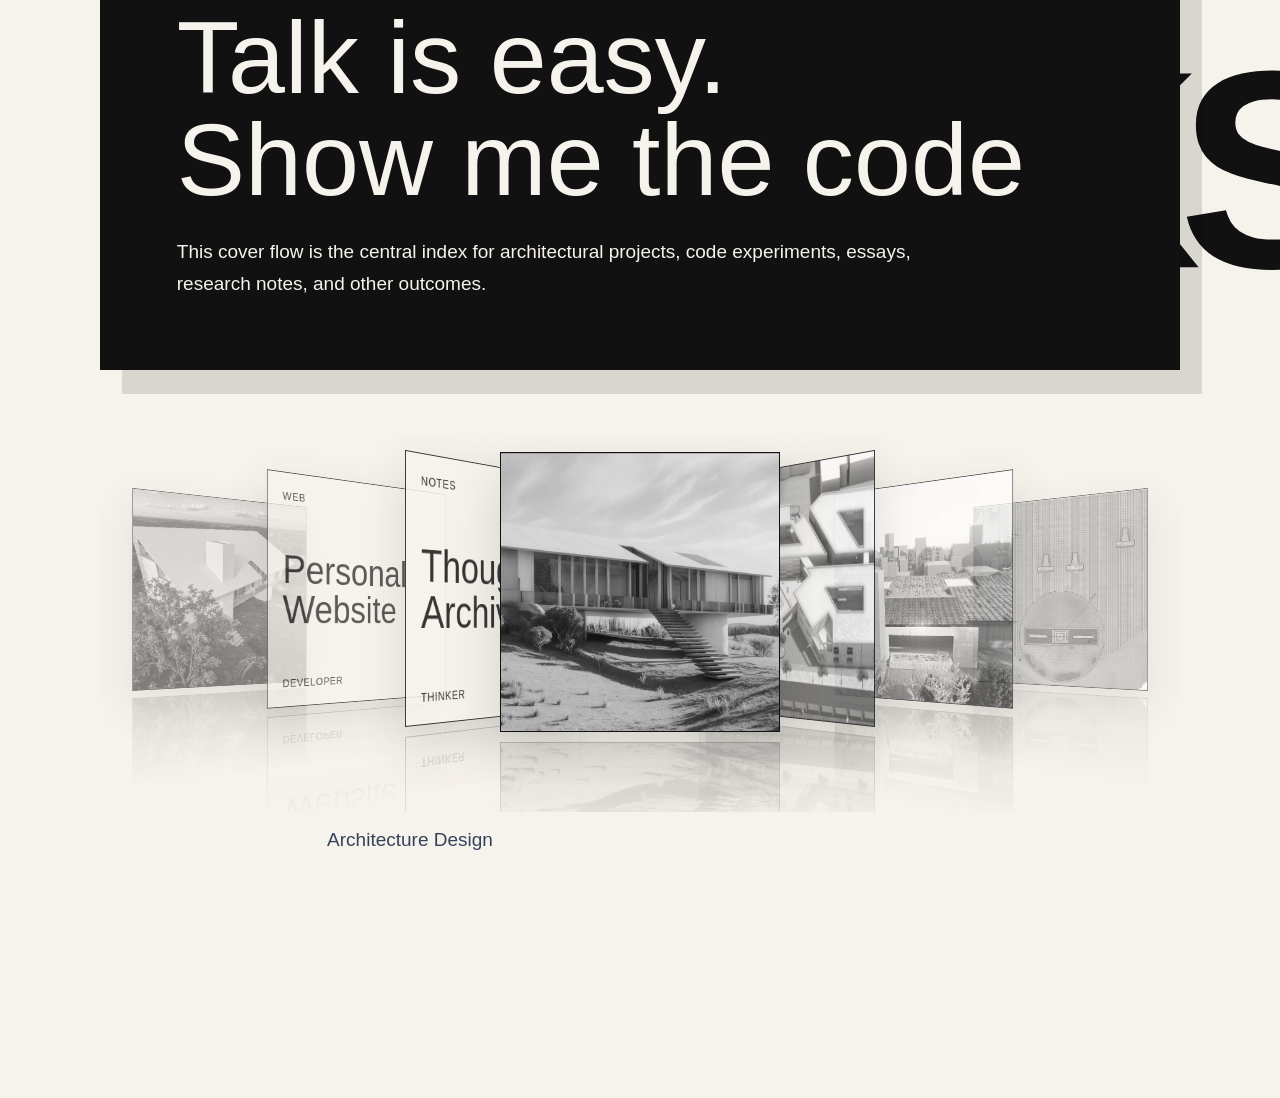
==== commit 613a4290: "Add files via upload" ====
--- a/index.html
+++ b/index.html
@@ -4,7 +4,13 @@
     <meta charset="UTF-8" />
     <meta name="viewport" content="width=device-width, initial-scale=1.0" />
     <title>JieZhua</title>
-    <link rel="stylesheet" href="style.css" />
+    <link rel="stylesheet" href="css/base.css" />
+    <link rel="stylesheet" href="css/nav.css" />
+    <link rel="stylesheet" href="css/home.css" />
+    <link rel="stylesheet" href="css/radical-sections.css" />
+    <link rel="stylesheet" href="css/works-coverflow.css" />
+    <link rel="stylesheet" href="css/pages.css" />
+    <link rel="stylesheet" href="css/responsive.css" />
     <script src="script.js" defer></script>
   </head>
   <body>
@@ -61,8 +67,17 @@
         </section>
 
         <!-- About section -->
-        <section class="page-section about-section reveal-section" id="about">
-          <div class="section-inner">
+        <section
+          class="page-section about-section radical-layout radical-layout--panel-left reveal-section"
+          id="about"
+        >
+          <div
+            class="radical-mark radical-mark--word about-mark"
+            aria-hidden="true"
+          >
+            ZHJ
+          </div>
+          <div class="section-inner radical-panel">
             <p class="section-kicker">About</p>
             <h1>Welcome to my website. My name is Zhu Huajie.</h1>
             <p>
@@ -77,48 +92,95 @@
 
         <!-- Identity cards section -->
         <section class="identity-section" id="identity">
-          <article class="identity-card reveal-section">
-            <span>01</span>
-            <h2><span>I am a</span>Designer</h2>
-            <p>
-              I design through proportion, light, structure, and atmosphere,
-              moving from classical spatial research to measured drawings,
-              models, digital reconstruction, and portfolio narratives.
-            </p>
-          </article>
-
-          <article class="identity-card reveal-section">
-            <span>02</span>
-            <h2><span>I am a</span>Developer</h2>
-            <p>
-              I use Python, C, algorithms, data structures, and computer vision
-              as tools for thinking, automation, and building clearer links
-              between spatial information and digital workflows.
-            </p>
-          </article>
-
-          <article class="identity-card reveal-section">
-            <span>03</span>
-            <h2><span>I am a</span>Thinker</h2>
-            <p>
-              I observe how rooms, streets, images, and systems shape movement
-              and memory, turning architectural thinking into notes on cities,
-              visual culture, and everyday experience.
-            </p>
+          <article
+            class="identity-card identity-card--designer radical-layout radical-layout--panel-right reveal-section"
+          >
+            <div
+              class="radical-mark identity-graphic identity-graphic--designer"
+              aria-hidden="true"
+            >
+              <span>01</span>
+            </div>
+            <div class="identity-panel radical-panel">
+              <span class="identity-index">01</span>
+              <h2><span>I am a</span>Designer</h2>
+              <p>
+                I design through proportion, light, structure, and atmosphere,
+                moving from classical spatial research to measured drawings,
+                models, digital reconstruction, and portfolio narratives.
+              </p>
+            </div>
+          </article>
+
+          <article
+            class="identity-card identity-card--developer radical-layout radical-layout--panel-left reveal-section"
+          >
+            <div
+              class="radical-mark identity-graphic identity-graphic--developer"
+              aria-hidden="true"
+            >
+              <div class="terminal-bar">
+                <span></span>
+                <span></span>
+                <span></span>
+              </div>
+              <code>const role = "02";</code>
+              <code>build(clearSystems);</code>
+              <strong>Developer</strong>
+            </div>
+            <div class="identity-panel radical-panel">
+              <span class="identity-index">02</span>
+              <h2><span>I am a</span>Developer</h2>
+              <p>
+                I use Python, C, algorithms, data structures, and computer
+                vision as tools for thinking, automation, and building clearer
+                links between spatial information and digital workflows.
+              </p>
+            </div>
+          </article>
+
+          <article
+            class="identity-card identity-card--thinker radical-layout radical-layout--panel-right reveal-section"
+          >
+            <div
+              class="radical-mark identity-graphic identity-graphic--thinker"
+              aria-hidden="true"
+            >
+              <span>03</span>
+              <small>notes / cities / memory</small>
+            </div>
+            <div class="identity-panel radical-panel">
+              <span class="identity-index">03</span>
+              <h2><span>I am a</span>Thinker</h2>
+              <p>
+                I observe how rooms, streets, images, and systems shape movement
+                and memory, turning architectural thinking into notes on cities,
+                visual culture, and everyday experience.
+              </p>
+            </div>
           </article>
         </section>
 
         <!-- Works teaser section -->
-        <section class="page-section works-section reveal-section" id="works">
+        <section
+          class="page-section works-section radical-layout radical-layout--panel-left reveal-section"
+          id="works"
+        >
           <div class="section-inner">
-            <p class="section-kicker">Works</p>
-            <h2>
-              All works, thoughts, and experiments begin from the archive.
-            </h2>
-            <p>
-              This cover flow is the central index for architectural projects,
-              code experiments, essays, research notes, and other outcomes.
-            </p>
+            <div class="radical-mark radical-mark--word works-mark" aria-hidden="true">
+              WORKS
+            </div>
+            <div class="works-copy radical-panel">
+              <p class="section-kicker">Works</p>
+              <h2 class="works-title">
+                <span>Talk is easy.</span>
+                <span>Show me the code</span>
+              </h2>
+              <p>
+                This cover flow is the central index for architectural projects,
+                code experiments, essays, research notes, and other outcomes.
+              </p>
+            </div>
 
             <div class="coverflow" data-coverflow aria-label="Works cover flow">
               <button
--- a/css/base.css
+++ b/css/base.css
@@ -0,0 +1,135 @@
+/* Base */
+* {
+  box-sizing: border-box; /* 让 width 和 height 包含 padding 与 border，尺寸更好算 */
+}
+
+html {
+  scroll-behavior: smooth; /* 点击锚点链接时平滑滚动 */
+}
+
+body {
+  margin: 0; /* 去掉浏览器默认外边距 */
+  background: #f6f3ec; /* 设置页面暖白色背景 */
+  color: #111111; /* 设置页面默认文字颜色 */
+  font-family: Arial, sans-serif; /* 设置全站默认字体 */
+}
+
+a {
+  color: inherit; /* 链接使用父元素的文字颜色 */
+  text-decoration: none; /* 去掉链接默认下划线 */
+}
+
+button {
+  border: 0; /* 去掉按钮默认边框 */
+  background: transparent; /* 去掉按钮默认背景 */
+  color: inherit; /* 让按钮继承文字颜色 */
+  cursor: pointer; /* 让按钮显示可点击状态 */
+}
+
+
+/* View system */
+.view {
+  display: none; /* 默认隐藏所有页面视图 */
+}
+
+.view.is-active {
+  display: block; /* 只显示当前被选中的页面视图 */
+}
+
+
+/* Reveal on scroll */
+.reveal-section {
+  opacity: 0; /* 初始隐藏滚动出现区块 */
+  transform: translateY(44px); /* 初始让区块稍微向下 */
+  transition:
+    opacity 900ms ease,
+    transform 900ms ease; /* 控制浮现动画 */
+}
+
+.reveal-section.is-visible {
+  opacity: 1; /* 滚动到视口后显示 */
+  transform: translateY(0); /* 滚动到视口后回到原位 */
+}
+
+/* Animations */
+@keyframes welcome-to-corner {
+  from {
+    top: 50%; /* 动画开始时 WELCOME 在屏幕垂直中间 */
+    left: 50%; /* 动画开始时 WELCOME 在屏幕水平中间 */
+    font-size: clamp(56px, 12vw, 180px); /* 动画开始时 WELCOME 是大字 */
+    transform: translate(-50%, -50%); /* 动画开始时让 WELCOME 真正居中 */
+  }
+
+  to {
+    top: 16px; /* 动画结束时 WELCOME 更靠近顶部 */
+    left: 20px; /* 动画结束时 WELCOME 更靠近左边 */
+    font-size: 22px; /* 动画结束时 WELCOME 缩小成索引行大小 */
+    transform: translate(0, 0); /* 动画结束时取消居中偏移 */
+  }
+}
+
+@keyframes intro-lift {
+  from {
+    transform: translateY(0); /* 动画开始时黑色幕布覆盖屏幕 */
+  }
+
+  to {
+    transform: translateY(-100%); /* 动画结束时黑色幕布向上移出屏幕 */
+  }
+}
+
+@keyframes index-arrive {
+  from {
+    opacity: 0; /* 动画开始时不可见 */
+  }
+
+  to {
+    opacity: 1; /* 动画结束时可见 */
+  }
+}
+
+@keyframes letter-wave {
+  from {
+    opacity: 0; /* 动画开始时字母不可见 */
+  }
+
+  70% {
+    opacity: 1; /* 动画中段字母已经可见 */
+    transform: translateY(-4px) rotate(0deg) scale(1.12); /* 字母稍微越过正常位置，形成弹性 */
+  }
+
+  to {
+    opacity: 1; /* 动画结束时字母保持可见 */
+    transform: translateY(0) rotate(0deg) scale(1); /* 字母回到正常位置 */
+  }
+}
+
+@keyframes draw-hello {
+  0% {
+    opacity: 0; /* 动画开始瞬间隐藏，避免圆形线帽露点 */
+    stroke-dashoffset: 1.08; /* 动画开始时路径不可见 */
+  }
+
+  3% {
+    opacity: 1; /* 路径开始移动后再显示线条 */
+    stroke-dashoffset: 1.06; /* 先推进一点点，避免只露出端点 */
+  }
+
+  100% {
+    opacity: 1; /* 动画结束后保持可见 */
+    stroke-dashoffset: 0; /* 动画结束时路径完整显示 */
+  }
+}
+
+@keyframes scroll-line {
+  0%,
+  100% {
+    transform: scaleY(0.65); /* 动画开始和结束时线条稍短 */
+    transform-origin: top; /* 让线条从顶部开始缩放 */
+  }
+
+  50% {
+    transform: scaleY(1); /* 动画中间线条恢复完整高度 */
+  }
+}
+
--- a/css/nav.css
+++ b/css/nav.css
@@ -0,0 +1,61 @@
+/* Top index navigation */
+.index-bar {
+  position: fixed; /* 让索引行固定在页面顶部 */
+  top: 0; /* 固定在顶部 */
+  left: 0; /* 固定在左侧 */
+  z-index: 100; /* 让索引行始终压在普通内容上方 */
+  display: flex; /* 让标题和导航横向排列 */
+  align-items: center; /* 让标题和导航垂直对齐 */
+  justify-content: space-between; /* 标题在左，导航在右 */
+  gap: 24px; /* 设置标题和导航之间的最小间距 */
+  width: 100%; /* 让顶部索引行占满页面宽度 */
+  padding: 16px 20px; /* 让索引行更贴近左上角 */
+  background: #f6f3ec; /* 遮住下面滚动过去的文字，避免导航和正文重叠 */
+  opacity: 0; /* 初始隐藏顶部索引行 */
+  animation: index-arrive 900ms ease 2.65s both; /* 让顶部索引行在 WELCOME 到位后慢慢淡入 */
+}
+
+.index-title {
+  display: flex; /* 让 WELCOME 和域名横向排布 */
+  flex-wrap: wrap; /* 屏幕窄时允许域名换到下一行 */
+  align-items: baseline; /* 让两段文字按基线对齐 */
+  gap: 8px; /* 设置 WELCOME 和域名之间的距离 */
+  font-size: 22px; /* 设置左上角 WELCOME 的大小 */
+  font-weight: 700; /* 让左上角 WELCOME 加粗 */
+}
+
+.index-domain {
+  color: #35415a; /* 让域名带一点蓝灰色，更适合黑白建筑感 */
+  font-size: 14px; /* 让域名字号小一点 */
+  font-weight: 400; /* 让域名字重轻一点 */
+  white-space: nowrap; /* 防止域名在中间断行 */
+}
+
+.index-domain.is-ready span {
+  display: inline-block; /* 让每个字母都能单独做动画 */
+  opacity: 0; /* 初始隐藏每个字母 */
+  transform: translateY(14px) rotate(-7deg) scale(0.88); /* 初始让字母分散在下方 */
+  animation: letter-wave 720ms cubic-bezier(0.2, 1.45, 0.35, 1)
+    calc(5s + var(--i) * 50ms) both; /* 让字母按顺序波浪弹出 */
+}
+
+.index-domain.is-ready span:nth-child(even) {
+  transform: translateY(-10px) rotate(6deg) scale(0.88); /* 让偶数字母从上方弹出，形成波浪 */
+}
+
+.index-nav {
+  display: flex; /* 让导航链接横向排布 */
+  flex-wrap: wrap; /* 屏幕窄时允许导航换行 */
+  justify-content: flex-end; /* 让导航整体靠右 */
+  gap: 18px; /* 设置导航链接之间的距离 */
+  color: #111111; /* 设置导航链接颜色 */
+  font-size: 14px; /* 设置导航链接字号 */
+}
+
+.index-nav a:hover {
+  color: #35415a; /* 鼠标放到导航链接上时变成蓝灰色 */
+}
+
+.index-nav a.is-active {
+  font-style: italic; /* 标记当前正在看的页面 */
+}
--- a/css/home.css
+++ b/css/home.css
@@ -0,0 +1,123 @@
+/* Intro / opening animation */
+.intro-screen {
+  position: fixed; /* 让黑色开场层固定覆盖整个屏幕 */
+  inset: 0; /* 让开场层上下左右都贴住屏幕边缘 */
+  z-index: 200; /* 让开场层盖在页面和导航上面 */
+  overflow: hidden; /* 避免动画移动时出现多余内容 */
+  background: #050505; /* 设置开场背景为黑色 */
+  pointer-events: none; /* 让开场层不阻挡鼠标操作 */
+  animation: intro-lift 1800ms cubic-bezier(0.78, 0, 0.2, 1) 3s both; /* 3 秒后黑色幕布慢慢向上拉起 */
+}
+
+.intro-word {
+  position: fixed; /* 让 WELCOME 可以相对屏幕移动 */
+  top: 50%; /* 开始时放在屏幕垂直中间 */
+  left: 50%; /* 开始时放在屏幕水平中间 */
+  color: #ffffff; /* 开场时 WELCOME 是白色 */
+  font-size: clamp(56px, 12vw, 180px); /* 让 WELCOME 在不同屏幕上自适应大小 */
+  font-weight: 700; /* 让 WELCOME 加粗 */
+  line-height: 1; /* 减少文字上下多余空间 */
+  transform: translate(-50%, -50%); /* 配合 top 和 left，让文字真正居中 */
+  animation: welcome-to-corner 1800ms cubic-bezier(0.76, 0, 0.24, 1) 900ms both; /* 0.9 秒后 WELCOME 慢慢移动到左上角 */
+}
+
+
+/* Home hello section */
+.home-stage {
+  display: grid; /* 使用网格控制 hello 和 scroll hint */
+  min-height: 100vh; /* 让首页占满一屏 */
+  place-items: center; /* 让 hello 在屏幕中间 */
+  position: relative; /* 给 scroll hint 提供定位参照 */
+}
+
+.hello-svg {
+  width: min(82vw, 638px); /* 使用原始 hello 宽度比例，避免末尾被裁切 */
+  height: auto; /* 让 SVG 高度按比例变化 */
+  overflow: visible; /* 允许线条端点超出 viewBox 一点点 */
+}
+
+.hello-path {
+  fill: none; /* 不填充形状，只显示线条 */
+  opacity: 0; /* 动画真正写出前保持透明，避免起笔黑点 */
+  stroke: #111111; /* 设置 hello 线条颜色 */
+  stroke-dasharray: 1.08; /* 比完整路径略长，避免末尾包裹闪现 */
+  stroke-dashoffset: 1.08; /* 初始把整条线推到路径外面 */
+  stroke-linecap: round; /* 让线条两端变圆 */
+  stroke-linejoin: round; /* 让线条转角变圆 */
+  stroke-width: 14.8883; /* 使用你朋友 SVG 的原始线条粗细 */
+}
+
+.hello-path-first {
+  animation: draw-hello 1300ms ease-in-out 7s both; /* 控制 hello 第一段的书写速度和开始时间 */
+}
+
+.hello-path-rest {
+  animation: draw-hello 4600ms ease-in-out 8s both; /* 控制 hello 剩余部分的书写速度和开始时间 */
+}
+
+body.home-hello-complete .hello-path {
+  animation: none; /* 回到 Home 时不重新播放 hello 书写动画 */
+  opacity: 1; /* 让 hello 直接保持可见 */
+  stroke-dashoffset: 0; /* 让 hello 直接显示完整路径 */
+}
+
+/* Scroll hint */
+.scroll-hint {
+  position: absolute; /* 固定在首页底部区域 */
+  bottom: 36px; /* 距离底部 36px */
+  left: 50%; /* 水平定位到中间 */
+  display: flex; /* 让文字和线条竖向排列 */
+  flex-direction: column; /* 让 Scroll 和线条上下排列 */
+  align-items: center; /* 让文字和线条居中 */
+  gap: 10px; /* 设置文字和线条之间的距离 */
+  color: #35415a; /* 使用蓝灰色提示滚动 */
+  font-size: 12px; /* 设置提示文字较小 */
+  letter-spacing: 0.08em; /* 让提示文字更有呼吸感 */
+  opacity: 0; /* 初始隐藏 */
+  text-transform: uppercase; /* 把提示文字转成大写风格 */
+  transform: translateX(-50%); /* 修正 left 50% 带来的偏移 */
+  animation: index-arrive 900ms ease 12s both; /* hello 写完后再出现 */
+}
+
+body.home-hello-complete .scroll-hint {
+  animation: none; /* 回到 Home 时不重新等待 Scroll 提示动画 */
+  opacity: 1; /* 让 Scroll 提示直接显示 */
+}
+
+.scroll-line {
+  width: 1px; /* 细线宽度 */
+  height: 42px; /* 细线高度 */
+  background: #35415a; /* 细线颜色 */
+  animation: scroll-line 1400ms ease-in-out infinite; /* 让细线轻微上下运动 */
+}
+
+
+/* Contact bar */
+.contact-bar {
+  display: flex; /* 让 Contact 标题和联系内容横向排列 */
+  align-items: center; /* 让联系栏内容垂直居中 */
+  justify-content: space-between; /* 让标题在左，联系内容在右 */
+  gap: 24px; /* 设置左右内容之间的距离 */
+  margin: 0 20px 20px; /* 让联系栏贴近页面底部但保留边距 */
+  background: #f6f3ec; /* 让联系栏背景和页面一致 */
+  padding: 16px 20px; /* 设置联系栏内部留白 */
+}
+
+.contact-bar > span {
+  font-size: 22px; /* 让 Contact 像顶部 WELCOME 一样有索引感 */
+  font-weight: 700; /* 加粗 Contact 标题 */
+}
+
+.contact-items {
+  display: flex; /* 让联系方式横向排列 */
+  flex-wrap: wrap; /* 小屏幕下允许联系方式换行 */
+  justify-content: flex-end; /* 让联系方式靠右 */
+  gap: 18px; /* 设置联系方式之间的距离 */
+  color: #35415a; /* 设置联系方式颜色 */
+  font-size: 14px; /* 设置联系方式字号 */
+}
+
+.contact-items a:hover {
+  color: #111111; /* 鼠标放到链接上时变深 */
+}
+
--- a/css/radical-sections.css
+++ b/css/radical-sections.css
@@ -0,0 +1,320 @@
+/* About section */
+.page-section {
+  display: grid; /* 使用网格方便内容居中 */
+  min-height: 100vh; /* 每个大区块占一屏 */
+  padding: 120px 20px; /* 给内容留出上下左右空间 */
+  place-items: center; /* 让内容在区块中间 */
+}
+
+.about-section {
+  position: relative; /* 给左侧大字图形提供定位参照 */
+  overflow: hidden; /* 隐藏大字图形超出屏幕的部分 */
+  grid-template-columns: minmax(0, 1fr) minmax(180px, 34vw);
+  align-items: center; /* 保持 About 垂直居中 */
+  padding: 120px 8vw 120px 0; /* About 的黑条放左边，大字放右边 */
+  place-items: center stretch; /* 垂直居中，让黑色信息条横向展开 */
+}
+
+.section-inner {
+  max-width: 860px; /* 限制文字最大宽度 */
+  width: 100%; /* 让内容在小屏幕上占满可用宽度 */
+}
+
+.section-kicker {
+  margin: 0 0 22px; /* 设置小标题和主标题之间的距离 */
+  color: #35415a; /* 设置小标题颜色 */
+  font-size: 14px; /* 设置小标题字号 */
+  text-transform: uppercase; /* 小标题使用大写 */
+}
+
+.about-section h1 {
+  margin: 0 0 28px; /* 设置主介绍和段落之间的距离 */
+  font-size: clamp(42px, 7vw, 96px); /* 让介绍标题自适应屏幕 */
+  font-weight: 400; /* 让标题更轻，更有建筑作品集感 */
+  line-height: 1.05; /* 控制大标题行高 */
+}
+
+.section-inner p {
+  max-width: 620px; /* 限制正文宽度 */
+  color: #35415a; /* 设置正文为蓝灰色 */
+  font-size: 19px; /* 设置正文大小 */
+  line-height: 1.7; /* 设置正文行高 */
+}
+
+/* Identity cards */
+.identity-section {
+  display: grid; /* 让三张卡片按纵向滚动排列 */
+}
+
+.identity-card {
+  position: relative; /* 给左侧大号编号提供定位参照 */
+  overflow: hidden; /* 隐藏编号超出屏幕的部分 */
+  display: grid; /* 使用左右结构：图形在左，文字条在右 */
+  grid-template-columns: minmax(180px, 34vw) minmax(0, 1fr);
+  align-items: center; /* 让文字条垂直居中 */
+  min-height: 100vh; /* 每张卡片占一屏 */
+  padding: 120px 0 120px 8vw; /* 右侧黑条可以贴近屏幕边缘 */
+}
+
+.identity-card--developer {
+  grid-template-columns: minmax(0, 1fr) minmax(180px, 34vw);
+  padding: 120px 8vw 120px 0; /* Developer 的黑条放左边 */
+}
+
+.identity-index {
+  color: #35415a; /* 设置编号颜色 */
+  font-size: 14px; /* 设置编号字号 */
+}
+
+.identity-card h2 {
+  margin: 18px 0 24px; /* 设置标题上下间距 */
+  font-size: clamp(72px, 16vw, 180px); /* 让卡片标题非常醒目 */
+  font-weight: 400; /* 让卡片标题更轻 */
+  line-height: 0.92; /* 让大字更紧凑 */
+}
+
+.identity-card h2 span {
+  display: block; /* 让 I am a 单独占一行 */
+  margin-bottom: 12px; /* 设置小字和大词之间的距离 */
+  color: #35415a; /* 设置小字颜色 */
+  font-size: clamp(22px, 3vw, 38px); /* 让 I am a 比身份词小很多 */
+  line-height: 1.1; /* 控制小字行高 */
+}
+
+.identity-card p {
+  max-width: 560px; /* 限制卡片描述宽度 */
+  color: #35415a; /* 设置卡片描述颜色 */
+  font-size: 20px; /* 设置卡片描述字号 */
+  line-height: 1.6; /* 设置卡片描述行高 */
+}
+
+/* Works section */
+.works-section .section-inner {
+  max-width: 1080px; /* 让 Home 里的转盘有足够横向空间 */
+}
+
+.works-section {
+  position: relative; /* 给 Works 右侧大字图形提供定位参照 */
+  overflow: hidden; /* 隐藏 Works 大字超出部分 */
+}
+
+.works-copy {
+  position: relative; /* 只移动 Works 的文字条，不影响转盘位置 */
+}
+
+@media (min-width: 1286px) {
+  .works-copy {
+    left: calc(8vw - ((100vw - 1080px) / 2)); /* 让文字左边缘接近身份卡 */
+  }
+}
+
+.works-section h2 {
+  margin: 0 0 24px; /* 设置区块标题间距 */
+  font-size: clamp(44px, 8vw, 112px); /* 设置区块标题大小 */
+  font-weight: 400; /* 让区块标题更轻 */
+  line-height: 1; /* 控制区块标题行高 */
+}
+
+.works-title span {
+  display: block; /* 每句话单独占一行 */
+  white-space: nowrap; /* 桌面端不让一句话被拆成两行 */
+}
+
+/* Radical-inspired text bands */
+.radical-panel {
+  position: relative; /* 让进入动画和层级稳定 */
+  z-index: 1; /* 压在左侧大图形上方 */
+  width: 100%;
+  max-width: none;
+  background: #111111;
+  color: #f6f3ec;
+  opacity: 0;
+  padding: clamp(28px, 4vw, 56px) clamp(28px, 6vw, 86px);
+  box-shadow: -22px 24px 0 rgba(0, 0, 0, 0.12);
+  transform: translateX(110px);
+  transition:
+    opacity 780ms ease,
+    transform 780ms cubic-bezier(0.2, 0.9, 0.2, 1);
+}
+
+.about-section .section-inner {
+  grid-column: 1;
+}
+
+.identity-panel {
+  grid-column: 2;
+}
+
+.identity-card--developer .identity-panel {
+  grid-column: 1;
+}
+
+.radical-layout--panel-left .radical-panel {
+  box-shadow: 22px 24px 0 rgba(0, 0, 0, 0.12);
+  transform: translateX(-110px);
+}
+
+.radical-panel .section-kicker,
+.radical-panel p,
+.identity-panel .identity-index,
+.identity-panel h2 span {
+  color: #f6f3ec;
+}
+
+.radical-panel p {
+  max-width: 760px;
+}
+
+.radical-mark {
+  position: absolute;
+  top: 50%;
+  left: -5vw;
+  z-index: 0;
+  color: #111111;
+  font-size: clamp(170px, 34vw, 520px);
+  font-weight: 700;
+  letter-spacing: -0.08em;
+  line-height: 0.78;
+  opacity: 0;
+  pointer-events: none;
+  transform: translate(-120px, -50%) scale(0.96);
+  transition:
+    opacity 900ms ease,
+    transform 900ms cubic-bezier(0.18, 0.95, 0.18, 1);
+  white-space: nowrap;
+}
+
+.radical-layout--panel-left .radical-mark {
+  right: -5vw;
+  left: auto;
+  text-align: right;
+  transform: translate(120px, -50%) scale(0.96);
+}
+
+.identity-card .radical-mark {
+  left: -2vw;
+}
+
+.identity-card--developer .radical-mark {
+  right: -2vw;
+  left: auto;
+}
+
+.identity-graphic--designer {
+  width: clamp(220px, 34vw, 520px);
+  height: clamp(220px, 34vw, 520px);
+  border: 2px solid #111111;
+  background:
+    linear-gradient(90deg, transparent 49%, #111111 49%, #111111 51%, transparent 51%),
+    linear-gradient(0deg, transparent 49%, #111111 49%, #111111 51%, transparent 51%);
+}
+
+.identity-graphic--designer::before,
+.identity-graphic--designer::after {
+  position: absolute;
+  content: "";
+  border: 2px solid #111111;
+}
+
+.identity-graphic--designer::before {
+  inset: 16% 8% 48% 32%;
+}
+
+.identity-graphic--designer::after {
+  right: 12%;
+  bottom: 14%;
+  width: 42%;
+  height: 34%;
+  transform: skewX(-18deg);
+}
+
+.identity-graphic--designer span {
+  position: absolute;
+  right: 8%;
+  bottom: 4%;
+  font-size: clamp(100px, 15vw, 230px);
+  line-height: 0.8;
+}
+
+.identity-graphic--developer {
+  width: clamp(260px, 30vw, 460px);
+  min-height: 260px;
+  border: 2px solid #111111;
+  background: #111111;
+  color: #f6f3ec;
+  padding: 28px;
+  box-shadow: 18px 18px 0 rgba(0, 0, 0, 0.14);
+  font-size: clamp(13px, 1.2vw, 18px);
+  font-weight: 400;
+  letter-spacing: 0;
+  line-height: 1.55;
+}
+
+.identity-graphic--developer code,
+.identity-graphic--developer strong {
+  display: block;
+  font-family: "Courier New", monospace;
+}
+
+.identity-graphic--developer strong {
+  margin-top: 26px;
+  font-family: Arial, sans-serif;
+  font-size: clamp(42px, 5vw, 78px);
+  font-weight: 700;
+  line-height: 0.95;
+}
+
+.terminal-bar {
+  display: flex;
+  gap: 8px;
+  margin-bottom: 28px;
+}
+
+.terminal-bar span {
+  width: 10px;
+  height: 10px;
+  border: 1px solid #f6f3ec;
+  border-radius: 50%;
+}
+
+.identity-graphic--thinker {
+  width: clamp(240px, 32vw, 480px);
+  border-left: 8px solid #111111;
+  padding: 24px 0 24px 30px;
+  background:
+    linear-gradient(#111111, #111111) 30px 68% / 72% 3px no-repeat,
+    linear-gradient(#111111, #111111) 30px 78% / 58% 3px no-repeat,
+    linear-gradient(#111111, #111111) 30px 88% / 66% 3px no-repeat;
+}
+
+.identity-graphic--thinker span {
+  display: block;
+  font-size: clamp(118px, 17vw, 250px);
+  line-height: 0.78;
+}
+
+.identity-graphic--thinker small {
+  display: block;
+  max-width: 260px;
+  margin-top: 18px;
+  color: #111111;
+  font-size: clamp(18px, 2vw, 28px);
+  font-weight: 700;
+  letter-spacing: 0;
+  line-height: 1.05;
+}
+
+.works-mark {
+  top: 32%;
+  font-size: clamp(120px, 22vw, 360px);
+}
+
+.reveal-section.is-visible .radical-panel {
+  opacity: 1;
+  transform: translateX(0);
+}
+
+.reveal-section.is-visible .radical-mark {
+  opacity: 1;
+  transform: translate(0, -50%) scale(1);
+}
--- a/css/works-coverflow.css
+++ b/css/works-coverflow.css
@@ -0,0 +1,91 @@
+/* Works cover flow */
+.coverflow {
+  position: relative; /* 给绝对定位的封面卡片提供参照 */
+  height: clamp(300px, 42vh, 460px); /* 设置转盘区域高度 */
+  margin-top: 64px; /* 拉开说明文字和转盘的距离 */
+  overflow: hidden; /* 隐藏转盘边缘多余卡片 */
+  cursor: grab; /* 提示这个区域可以拖动 */
+  perspective: 1000px; /* 给封面旋转制造 3D 深度 */
+  touch-action: pan-y; /* 保留手机上下滚动手势 */
+  user-select: none; /* 拖动时不要选中文字 */
+}
+
+.coverflow.is-dragging {
+  cursor: grabbing; /* 拖动中改变鼠标状态 */
+}
+
+.coverflow-card {
+  position: absolute; /* 让所有卡片叠在转盘舞台里 */
+  top: 18px; /* 控制卡片距离转盘顶部的位置 */
+  left: 50%; /* 先把卡片放到水平中线 */
+  z-index: var(--z); /* 让中间卡片压在两侧卡片上面 */
+  display: flex; /* 让卡片内部文字可以上下排布 */
+  width: clamp(170px, 23vw, 280px); /* 设置封面卡片大小 */
+  aspect-ratio: 1 / 1; /* 让卡片保持正方形 */
+  flex-direction: column; /* 让卡片内容上下排布 */
+  justify-content: space-between; /* 让分类、标题、身份分布在上下 */
+  border: 1px solid #111111; /* 设置封面边框 */
+  background: #f6f3ec; /* 设置封面背景 */
+  box-shadow: 0 22px 54px rgba(0, 0, 0, 0.14); /* 给封面一点浮起感 */
+  font-family: inherit; /* 让按钮继承网页字体 */
+  opacity: var(--opacity); /* JS 控制远处卡片透明度 */
+  padding: 20px; /* 设置封面内部留白 */
+  text-align: left; /* 让封面文字靠左 */
+  transform: translateX(calc(-50% + var(--x))) rotateY(var(--rotate))
+    scale(var(--scale)); /* JS 控制卡片位置、旋转、大小 */
+  transform-style: preserve-3d; /* 保留 3D 旋转效果 */
+  transition:
+    opacity 260ms ease,
+    transform 260ms ease; /* 控制转盘移动动画 */
+  -webkit-box-reflect: below 10px
+    linear-gradient(transparent 55%, rgba(246, 243, 236, 0.24)); /* 模仿 Apple Cover Flow 的倒影 */
+}
+
+.coverflow-card:hover {
+  background: #111111; /* 鼠标放上去时变成黑底 */
+  color: #f6f3ec; /* 鼠标放上去时文字变成暖白 */
+}
+
+.coverflow-card--image {
+  overflow: hidden; /* 图片超出封面时裁掉 */
+  padding: 0; /* 图片封面不需要文字留白 */
+}
+
+.coverflow-card--image img {
+  display: block; /* 去掉图片底部默认空隙 */
+  width: 100%; /* 图片占满封面宽度 */
+  height: 100%; /* 图片占满封面高度 */
+  filter: grayscale(1); /* 默认黑白，保持整体风格统一 */
+  object-fit: cover; /* 让图片像封面一样裁切铺满 */
+  pointer-events: none; /* 让鼠标拖动作用在卡片上，而不是图片本身 */
+  transition:
+    filter 220ms ease,
+    transform 220ms ease; /* 控制图片 hover 动画 */
+  user-select: none; /* 禁止拖动时选中图片 */
+  -webkit-user-drag: none; /* 禁止浏览器把图片当成可拖拽文件 */
+}
+
+.coverflow-card--image:hover img {
+  filter: grayscale(0); /* 鼠标放上去时恢复彩色 */
+  transform: scale(1.04); /* 鼠标放上去时图片轻微放大 */
+}
+
+.coverflow-card span,
+.coverflow-card small {
+  font-size: 13px; /* 设置封面辅助文字大小 */
+  letter-spacing: 0.06em; /* 让辅助文字更像索引 */
+  text-transform: uppercase; /* 让辅助文字大写 */
+}
+
+.coverflow-card strong {
+  font-size: clamp(30px, 4vw, 48px); /* 设置封面主标题大小 */
+  font-weight: 400; /* 让封面主标题不太厚重 */
+  line-height: 1; /* 控制封面主标题行高 */
+}
+
+.coverflow-title {
+  min-height: 24px; /* 防止标题变化时页面跳动 */
+  margin-top: 12px; /* 设置标题和转盘之间的距离 */
+  color: #35415a; /* 设置当前封面标题颜色 */
+  text-align: center; /* 让当前封面标题居中 */
+}
--- a/css/pages.css
+++ b/css/pages.css
@@ -0,0 +1,197 @@
+/* Inner pages */
+.page-view {
+  min-height: 100vh; /* 让每个独立页面至少占满一屏 */
+  padding: 120px 20px 80px; /* 给固定导航和页面内容留出空间 */
+}
+
+.view-shell {
+  width: 100%; /* 让内容容器在小屏幕占满可用宽度 */
+  max-width: 1080px; /* 限制大屏幕内容宽度 */
+  margin: 0 auto; /* 让内容容器水平居中 */
+}
+
+.view-shell h1 {
+  max-width: 900px; /* 避免标题在大屏幕上太长 */
+  margin: 0 0 24px; /* 设置页面标题下方距离 */
+  font-size: clamp(48px, 9vw, 132px); /* 设置页面大标题大小 */
+  font-weight: 400; /* 让标题保持轻盈 */
+  line-height: 0.98; /* 让大标题更紧凑 */
+}
+
+.view-shell > p {
+  max-width: 620px; /* 限制页面说明文字宽度 */
+  color: #35415a; /* 设置页面说明文字颜色 */
+  font-size: 19px; /* 设置页面说明文字大小 */
+  line-height: 1.7; /* 设置页面说明文字行高 */
+}
+
+.text-link,
+.project-link {
+  display: inline-block; /* 让链接可以拥有上下间距 */
+  margin-top: 22px; /* 设置链接和上方文字的距离 */
+  border-bottom: 1px solid #111111; /* 给链接加细下划线 */
+  padding-bottom: 4px; /* 让下划线和文字分开一点 */
+}
+
+
+/* Collection pages */
+.collection {
+  position: relative; /* 给左右切换按钮提供定位参照 */
+  width: 100%; /* 让 collection 占满可用宽度 */
+  max-width: 1120px; /* 给建筑作品图留出更宽的展示空间 */
+  margin: 0 auto; /* 让 collection 居中 */
+}
+
+.collection > .article {
+  display: none; /* 默认隐藏 collection 里的项目 */
+}
+
+.collection > .article.is-current {
+  display: block; /* 只显示当前项目 */
+}
+
+.cover-entry {
+  display: flex; /* 让项目封面和说明可以纵向排列 */
+  min-height: calc(100vh - 160px); /* 让项目封面区域接近一屏 */
+  flex-direction: column; /* 让封面和说明上下排列 */
+  justify-content: center; /* 让封面区域垂直居中 */
+  text-align: center; /* 让封面说明居中 */
+}
+
+.cover-entry__button {
+  display: flex; /* 让封面按钮内部文字上下排列 */
+  width: min(100%, 520px); /* 限制封面按钮最大宽度 */
+  aspect-ratio: 1 / 1; /* 让封面按钮保持正方形 */
+  flex-direction: column; /* 让封面按钮文字上下排列 */
+  justify-content: space-between; /* 让文字分布在封面上下 */
+  margin: 0 auto; /* 让封面按钮居中 */
+  border: 1px solid #111111; /* 设置封面按钮边框 */
+  background: #f6f3ec; /* 设置封面按钮背景 */
+  box-shadow: 0 22px 64px rgba(0, 0, 0, 0.12); /* 给封面按钮一点浮起感 */
+  font-family: inherit; /* 让按钮继承网页字体 */
+  padding: 28px; /* 设置封面按钮内部留白 */
+  text-align: left; /* 让封面按钮文字靠左 */
+  transition:
+    background 220ms ease,
+    color 220ms ease,
+    transform 220ms ease; /* 控制封面按钮 hover 动画 */
+}
+
+.cover-entry__button:hover {
+  background: #111111; /* 鼠标放上去时变成黑底 */
+  color: #f6f3ec; /* 鼠标放上去时文字变成暖白 */
+  transform: scale(1.018); /* 鼠标放上去时轻微放大 */
+}
+
+.cover-entry__button--image {
+  overflow: hidden; /* 图片超出大封面时裁掉 */
+  padding: 0; /* 图片大封面不需要文字留白 */
+}
+
+.cover-entry__button--image img {
+  display: block; /* 去掉图片底部默认空隙 */
+  width: 100%; /* 图片占满大封面宽度 */
+  height: 100%; /* 图片占满大封面高度 */
+  filter: grayscale(1); /* 默认黑白，和主页转盘保持一致 */
+  object-fit: cover; /* 让图片像作品封面一样裁切铺满 */
+  transition:
+    filter 220ms ease,
+    transform 220ms ease; /* 控制大封面 hover 动画 */
+}
+
+.cover-entry__button--image:hover img {
+  filter: grayscale(0); /* 鼠标放上去时恢复彩色 */
+  transform: scale(1.035); /* 鼠标放上去时图片轻微放大 */
+}
+
+.cover-entry__button span,
+.cover-entry__button small {
+  font-size: 14px; /* 设置封面辅助文字大小 */
+  letter-spacing: 0.06em; /* 让辅助文字更像索引 */
+  text-transform: uppercase; /* 让辅助文字大写 */
+}
+
+.cover-entry__button strong {
+  font-size: clamp(42px, 9vw, 86px); /* 设置封面主标题大小 */
+  font-weight: 400; /* 让封面主标题保持轻 */
+  line-height: 0.98; /* 控制封面主标题行高 */
+}
+
+.caption {
+  margin-top: 22px; /* 设置封面和说明之间的距离 */
+}
+
+.caption h2 {
+  margin: 0 0 8px; /* 设置说明标题间距 */
+  font-size: 18px; /* 设置说明标题大小 */
+  font-style: italic; /* 模仿你同学页面的斜体说明 */
+  font-weight: 400; /* 让说明标题更轻 */
+}
+
+.caption p {
+  margin: 0; /* 去掉说明段落默认外边距 */
+  color: #35415a; /* 设置说明段落颜色 */
+}
+
+.article-content {
+  display: none; /* 默认隐藏项目正文 */
+  padding: 24px 0 80px; /* 给项目正文留出上下空间 */
+  text-align: center; /* 让项目正文居中 */
+}
+
+.article-content.is-open {
+  display: block; /* 打开的项目正文显示出来 */
+}
+
+.article-header h2 {
+  margin: 0 0 18px; /* 设置项目正文标题间距 */
+  font-size: clamp(42px, 8vw, 96px); /* 设置项目正文标题大小 */
+  font-weight: 400; /* 让项目正文标题更轻 */
+  line-height: 1; /* 控制项目正文标题行高 */
+}
+
+.article-header p:not(.section-kicker) {
+  max-width: 620px; /* 限制正文介绍宽度 */
+  margin: 0 auto; /* 让正文介绍居中 */
+  color: #35415a; /* 设置正文介绍颜色 */
+  font-size: 18px; /* 设置正文介绍大小 */
+  line-height: 1.7; /* 设置正文介绍行高 */
+}
+
+.project-images {
+  display: grid; /* 让作品页图片纵向排列 */
+  gap: 28px; /* 设置每张作品图之间的距离 */
+  width: 100%; /* 让作品图片区域占满可用宽度 */
+  margin: 48px auto 0; /* 拉开正文标题和作品图 */
+}
+
+.project-images img {
+  display: block; /* 去掉图片底部默认空隙 */
+  width: 100%; /* 让作品图适应页面宽度 */
+  height: auto; /* 保持图片原始比例 */
+  background: #ffffff; /* 图片加载前有白色底 */
+  box-shadow: 0 18px 52px rgba(0, 0, 0, 0.12); /* 给作品图一点纸张浮起感 */
+}
+
+.collection-button {
+  position: absolute; /* 让左右按钮贴着 collection 两侧 */
+  z-index: 5; /* 让左右按钮压在项目封面上面 */
+  top: calc((100vh - 160px) / 2); /* 让按钮垂直对齐封面区域中间 */
+  width: 44px; /* 设置按钮宽度 */
+  height: 44px; /* 设置按钮高度 */
+  color: #111111; /* 设置按钮颜色 */
+  font-family: inherit; /* 让按钮继承网页字体 */
+  font-size: 42px; /* 设置箭头大小 */
+  font-style: italic; /* 模仿你同学页面的箭头风格 */
+  line-height: 1; /* 控制箭头行高 */
+  transform: translateY(-50%); /* 修正垂直居中 */
+}
+
+.collection-button--prev {
+  left: -64px; /* 把上一项按钮放到左侧 */
+}
+
+.collection-button--next {
+  right: -64px; /* 把下一项按钮放到右侧 */
+}
+
--- a/css/responsive.css
+++ b/css/responsive.css
@@ -0,0 +1,118 @@
+/* Responsive */
+@media (max-width: 700px) {
+  .index-bar {
+    align-items: flex-start; /* 小屏幕下让索引内容靠上对齐 */
+    flex-direction: column; /* 小屏幕下让标题和导航上下排列 */
+  }
+
+  .index-nav {
+    justify-content: flex-start; /* 小屏幕下让导航靠左 */
+  }
+
+  .identity-card {
+    padding: 100px 24px; /* 小屏幕下减少卡片左右边距 */
+  }
+
+  .about-section {
+    padding: 100px 24px; /* 小屏幕下与身份卡保持同一边距 */
+  }
+
+  .about-section,
+  .identity-card {
+    grid-template-columns: 1fr; /* 小屏幕下黑条和图形改为上下关系 */
+  }
+
+  .about-section .section-inner,
+  .identity-panel {
+    grid-column: 1; /* 小屏幕下黑条占满可用宽度 */
+  }
+
+  .radical-mark {
+    position: relative;
+    top: auto;
+    right: auto;
+    left: auto;
+    margin-bottom: -8px;
+    font-size: clamp(86px, 28vw, 160px);
+    transform: translateX(-42px) scale(0.96);
+  }
+
+  .identity-card .radical-mark {
+    left: auto;
+  }
+
+  .radical-layout--panel-left .radical-mark,
+  .identity-card--developer .radical-mark {
+    right: auto;
+    left: auto;
+    text-align: left;
+    transform: translateX(42px) scale(0.96);
+  }
+
+  .radical-panel {
+    padding: 32px 24px;
+    box-shadow: -10px 12px 0 rgba(0, 0, 0, 0.12);
+    transform: translateX(44px);
+  }
+
+  .radical-layout--panel-left .radical-panel {
+    box-shadow: 10px 12px 0 rgba(0, 0, 0, 0.12);
+    transform: translateX(-44px);
+  }
+
+  .identity-graphic--designer,
+  .identity-graphic--developer,
+  .identity-graphic--thinker {
+    width: min(100%, 360px);
+  }
+
+  .identity-graphic--developer {
+    min-height: 220px;
+    padding: 22px;
+  }
+
+  .works-mark {
+    top: auto;
+  }
+
+  .reveal-section.is-visible .radical-mark {
+    transform: translateX(0) scale(1);
+  }
+
+  .works-title span {
+    white-space: normal; /* 小屏幕太窄时允许自然换行，避免文字溢出 */
+  }
+
+  .contact-bar {
+    align-items: flex-start; /* 小屏幕下联系栏内容靠上对齐 */
+    flex-direction: column; /* 小屏幕下联系栏变成上下排列 */
+  }
+
+  .contact-items {
+    justify-content: flex-start; /* 小屏幕下联系方式靠左 */
+  }
+
+  .page-view {
+    padding-top: 150px; /* 小屏幕导航变高，所以页面内容往下移 */
+  }
+
+  .coverflow {
+    height: 260px; /* 小屏幕下转盘区域稍微矮一点 */
+  }
+
+  .coverflow-card {
+    width: 150px; /* 小屏幕下缩小转盘封面 */
+  }
+
+  .cover-entry__button {
+    width: min(100%, 360px); /* 小屏幕下缩小项目封面 */
+  }
+
+  .collection-button--prev {
+    left: -8px; /* 小屏幕下把上一项按钮收回屏幕内 */
+  }
+
+  .collection-button--next {
+    right: -8px; /* 小屏幕下把下一项按钮收回屏幕内 */
+  }
+}
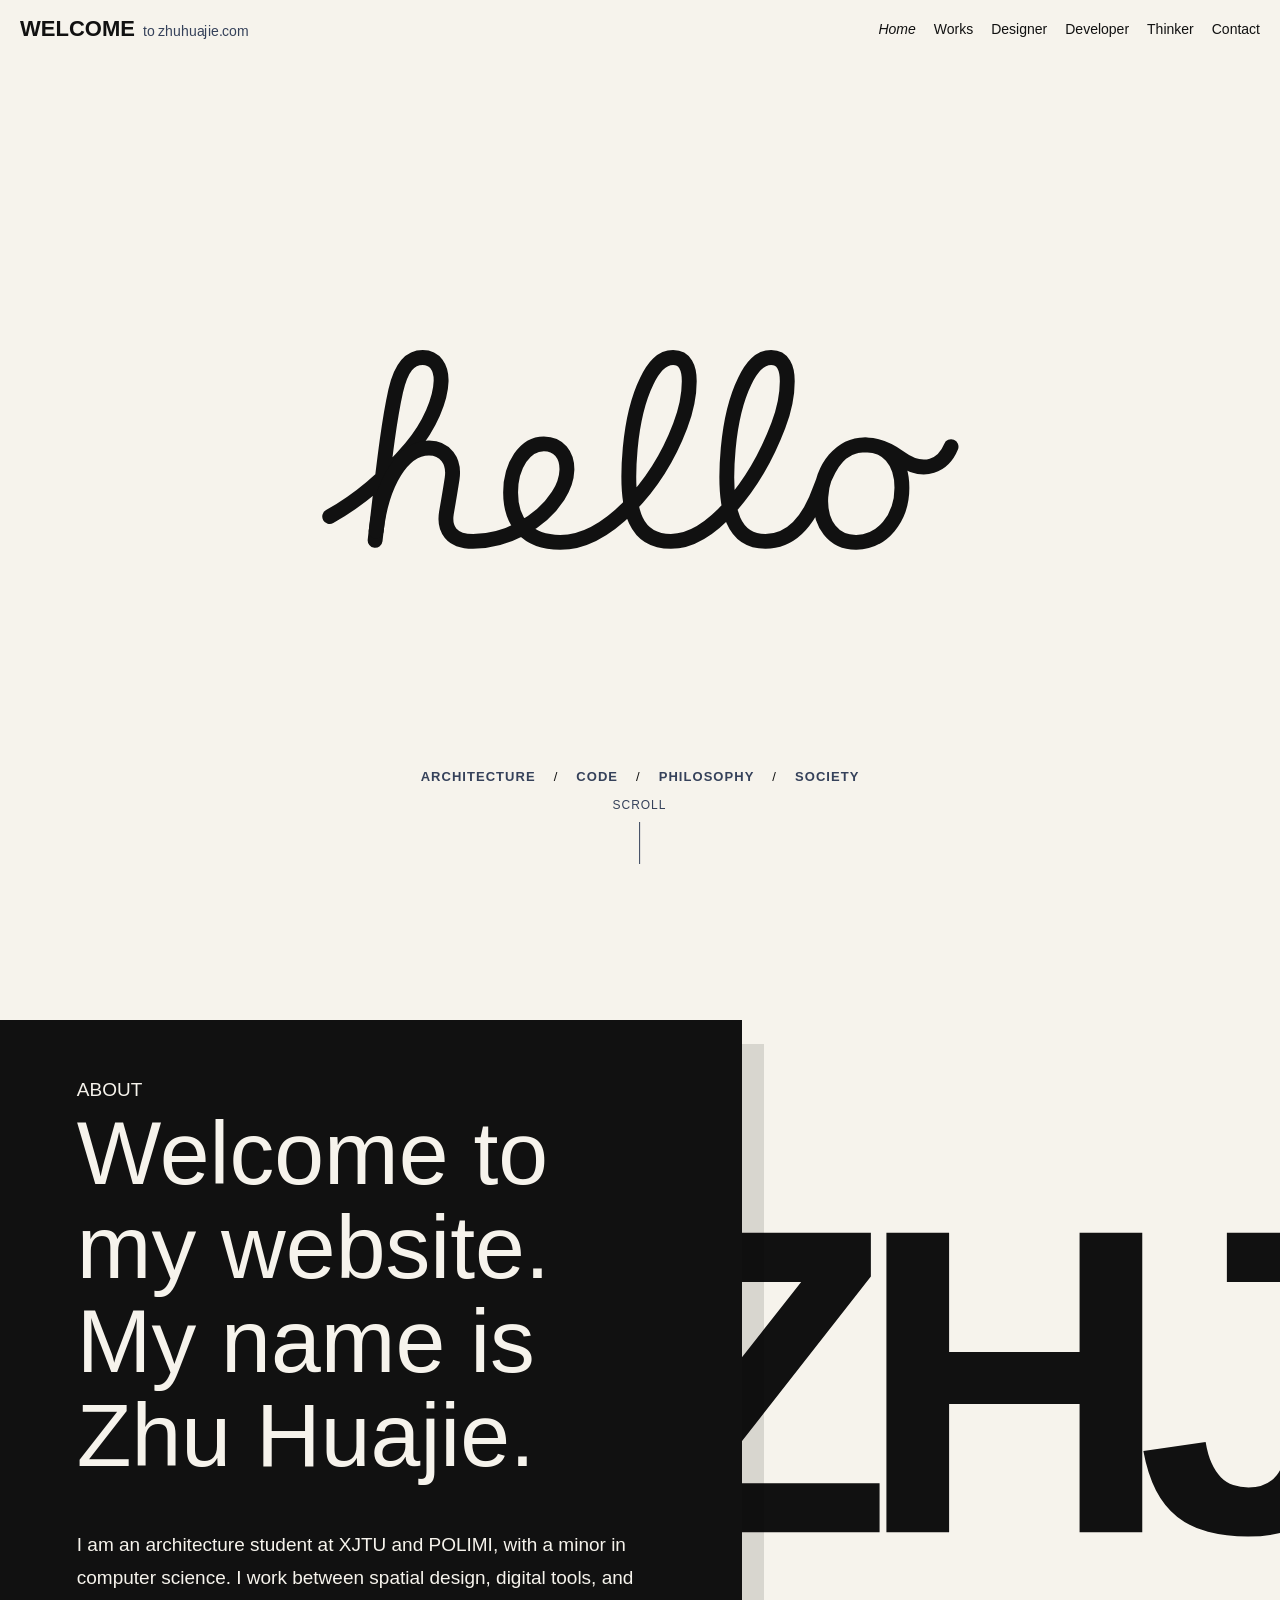
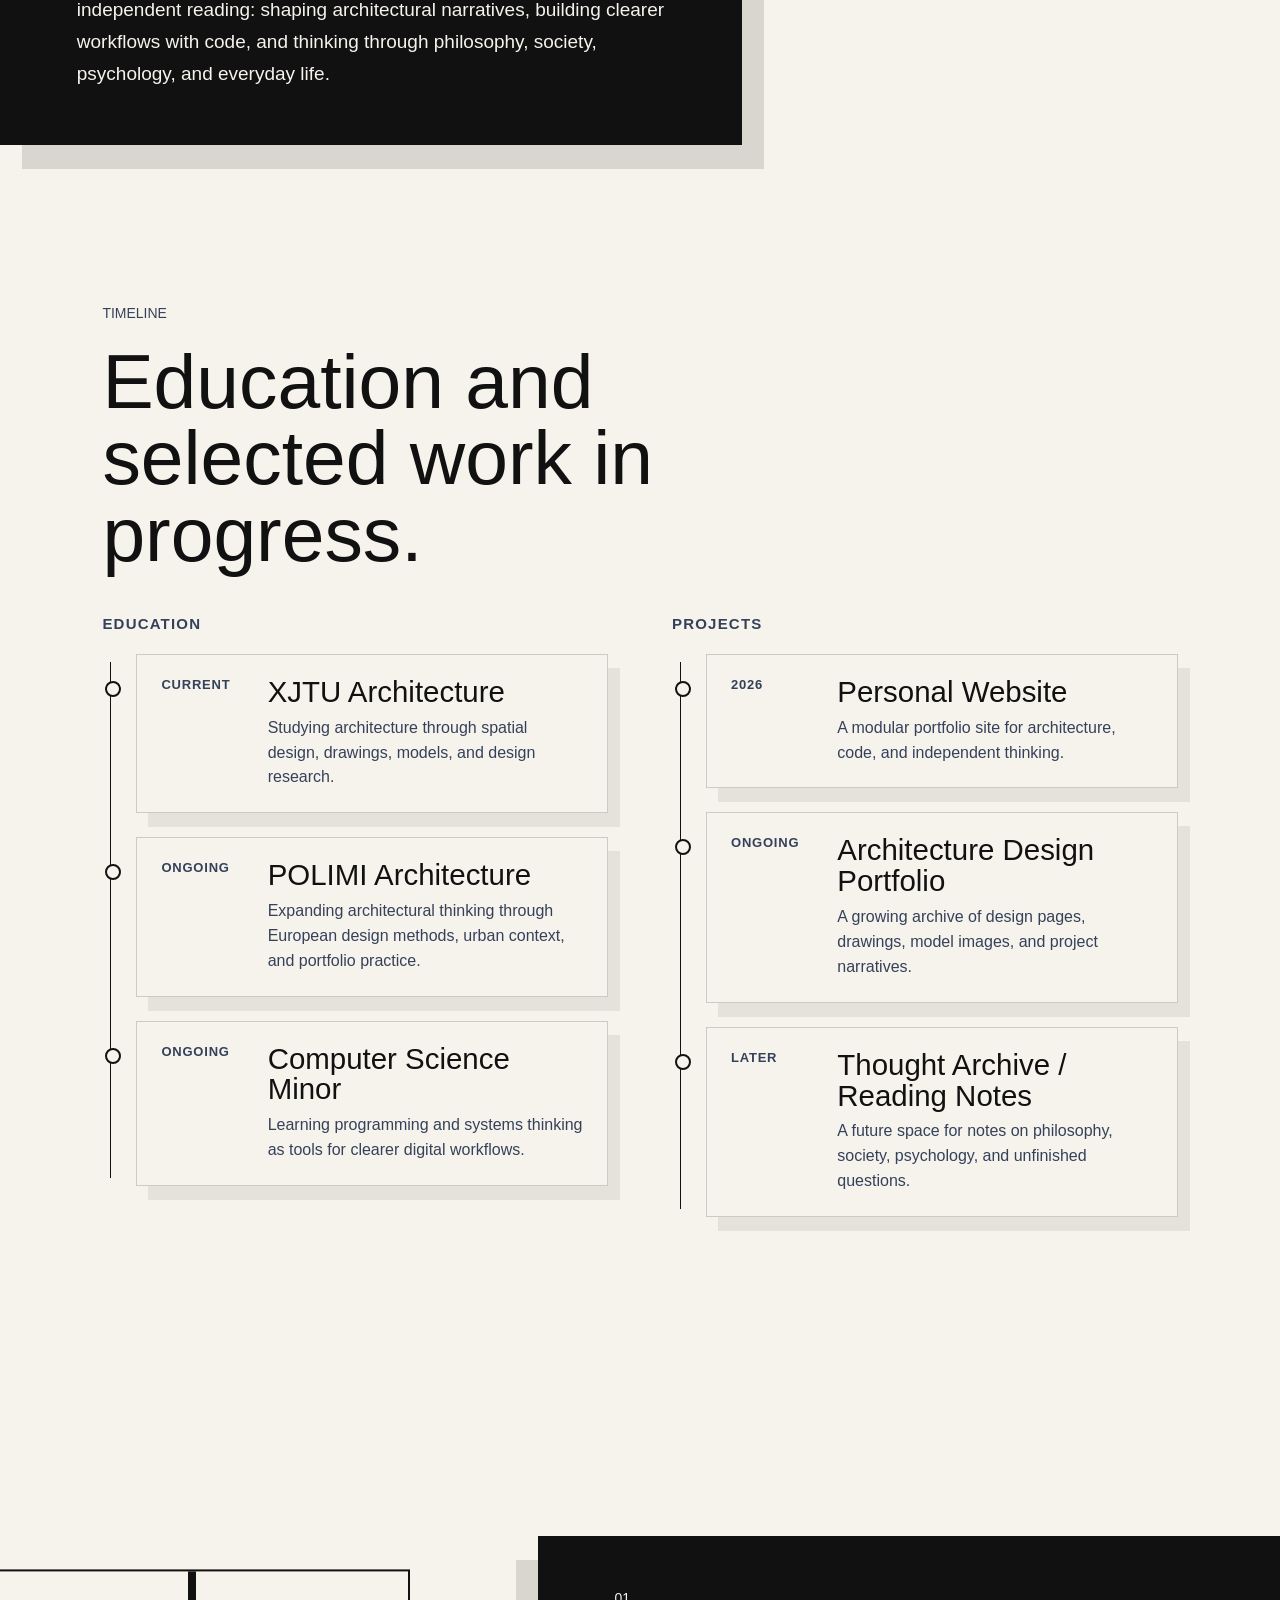
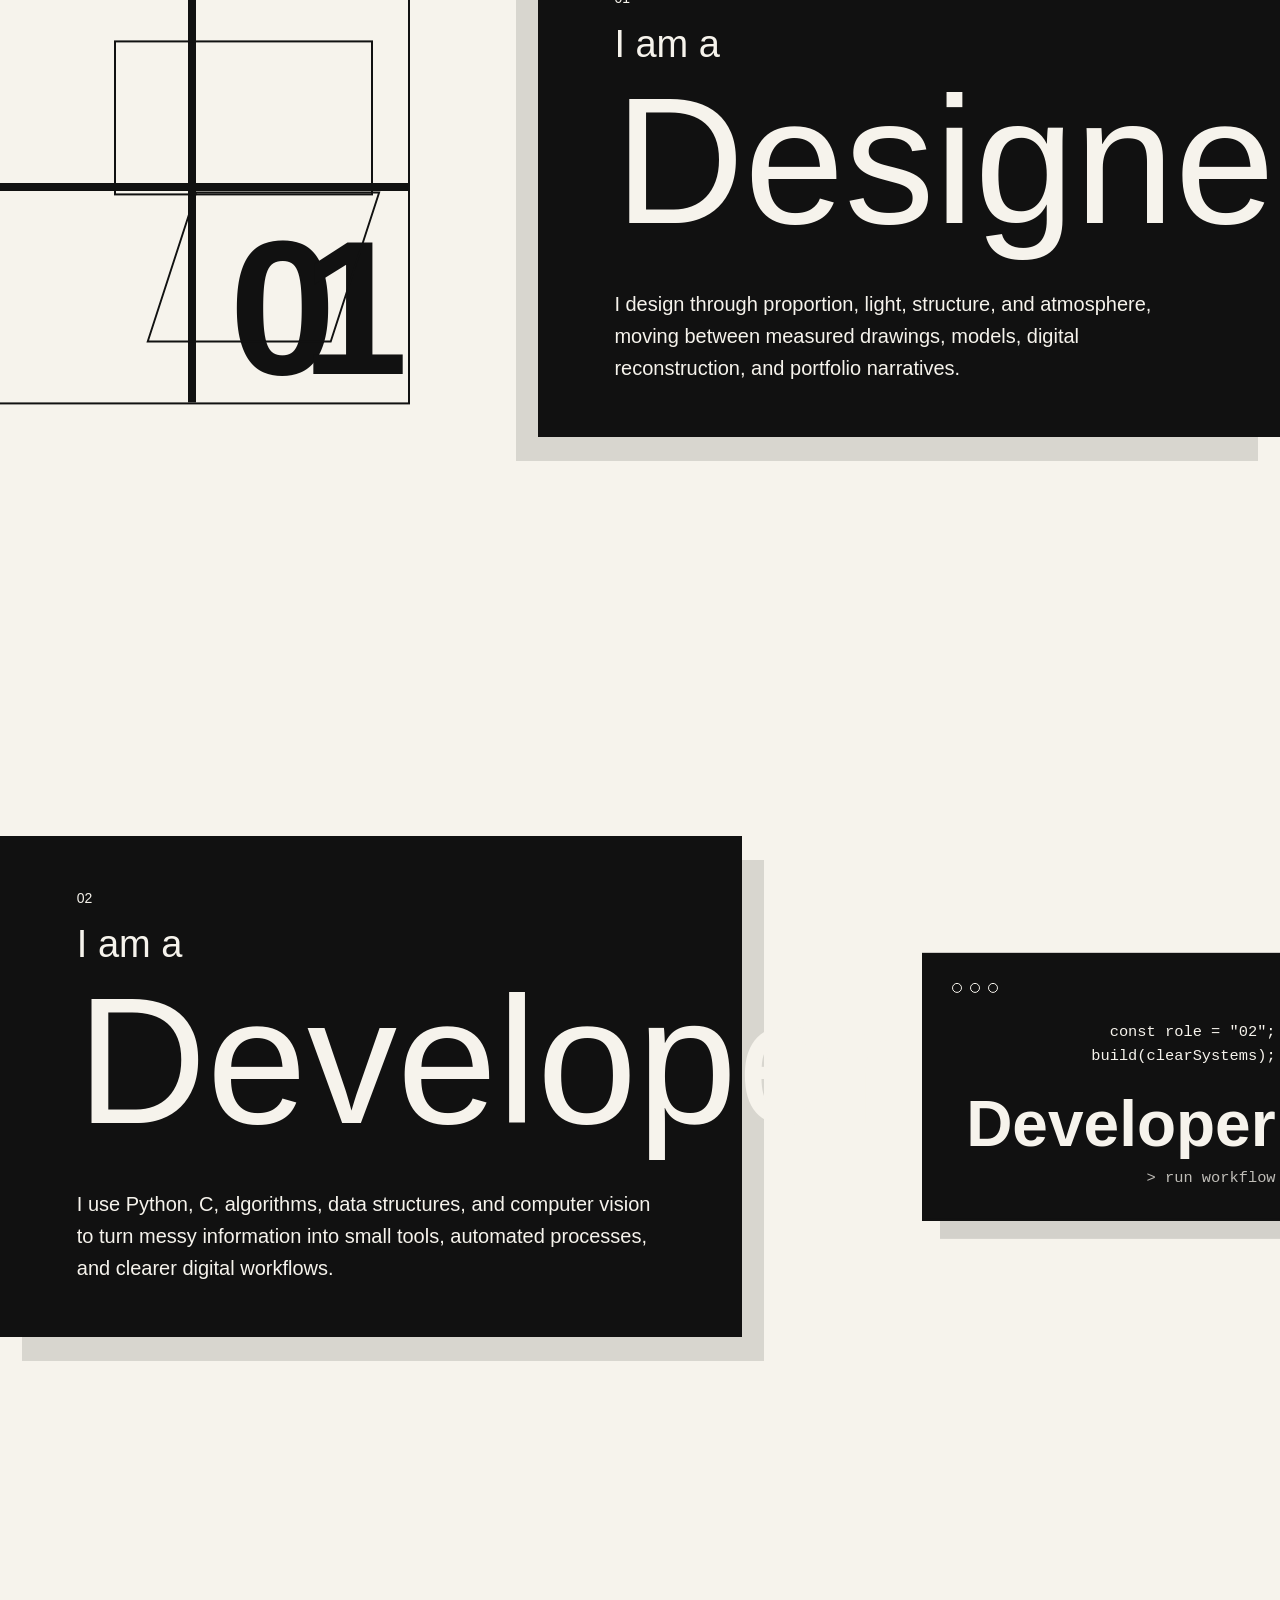
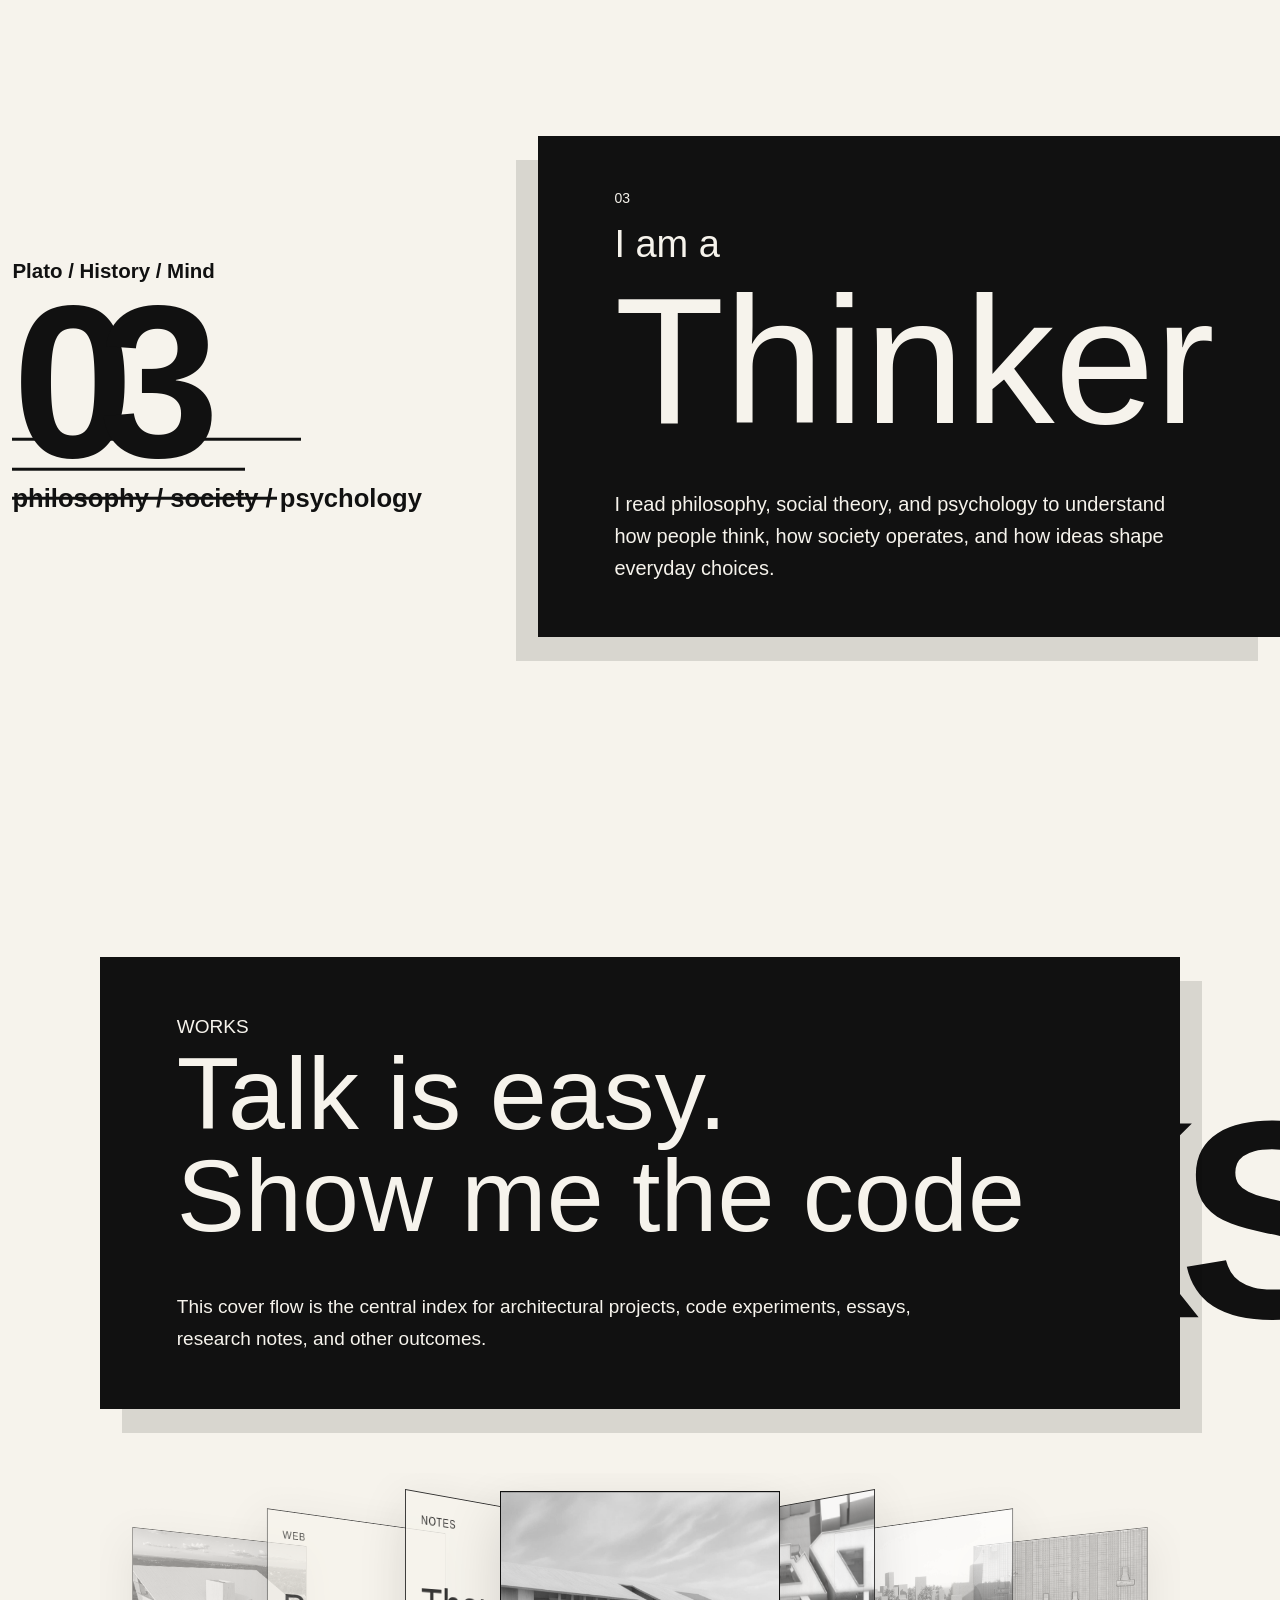
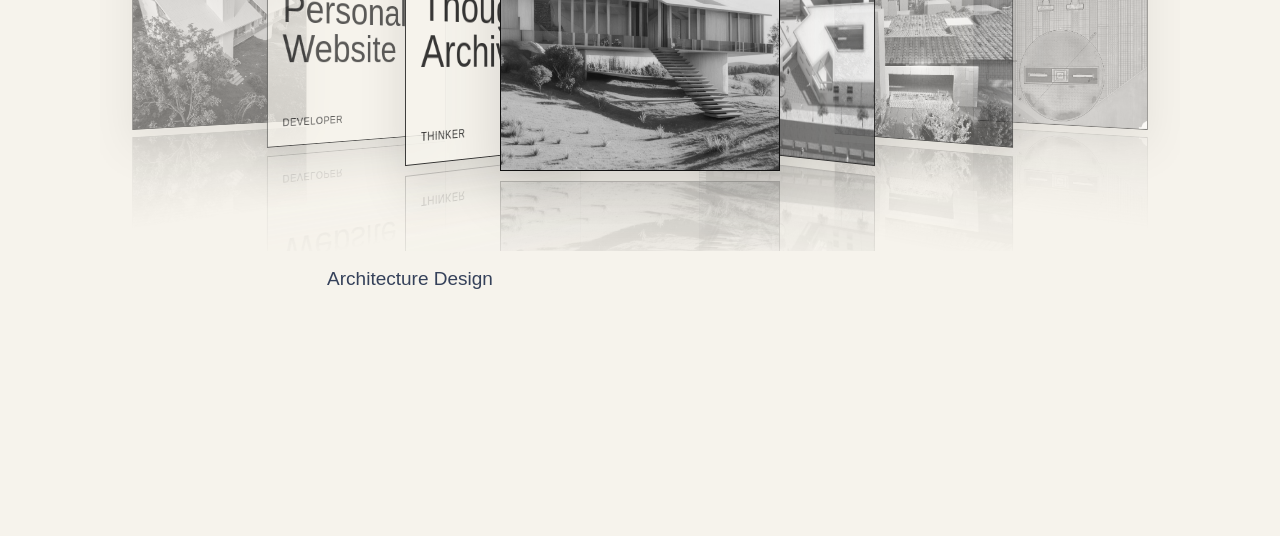
==== commit dfdcdbdd: "Update personal website design" ====
--- a/index.html
+++ b/index.html
@@ -10,10 +10,11 @@
     <link rel="stylesheet" href="css/radical-sections.css" />
     <link rel="stylesheet" href="css/works-coverflow.css" />
     <link rel="stylesheet" href="css/pages.css" />
+    <link rel="stylesheet" href="css/cursor-timeline.css" />
     <link rel="stylesheet" href="css/responsive.css" />
     <script src="script.js" defer></script>
   </head>
-  <body>
+  <body data-page="home">
     <!-- Intro / opening animation -->
     <div class="intro-screen" aria-hidden="true">
       <div class="intro-word">WELCOME</div>
@@ -21,18 +22,18 @@
 
     <!-- Top index navigation -->
     <header class="index-bar">
-      <a class="index-title" href="#home" data-route="home">
-        <span>WELCOME</span>
+      <a class="index-title" href="index.html#home">
+        <span data-scan-reveal="欢迎">WELCOME</span>
         <span class="index-domain" data-wave-text>to zhuhuajie.com</span>
       </a>
 
       <nav class="index-nav" aria-label="Main navigation">
-        <a href="#home" data-route="home">Home</a>
-        <a href="#works" data-route="home" data-section="works">Works</a>
-        <a href="#designer" data-route="designer">Designer</a>
-        <a href="#developer" data-route="developer">Developer</a>
-        <a href="#thinker" data-route="thinker">Thinker</a>
-        <a href="#contact" data-route="home" data-section="contact">Contact</a>
+        <a href="index.html#home" data-nav-page="home" data-scan-reveal="主页" class="is-active">Home</a>
+        <a href="index.html#works" data-nav-page="home" data-nav-section="works" data-scan-reveal="作品">Works</a>
+        <a href="designer.html" data-nav-page="designer" data-scan-reveal="设计">Designer</a>
+        <a href="developer.html" data-nav-page="developer" data-scan-reveal="开发">Developer</a>
+        <a href="thinker.html" data-nav-page="thinker" data-scan-reveal="思考">Thinker</a>
+        <a href="index.html#contact" data-nav-page="home" data-nav-section="contact" data-scan-reveal="联系">Contact</a>
       </nav>
     </header>
 
@@ -42,19 +43,28 @@
         <!-- Home hello section -->
         <section class="home-stage">
           <!-- SVG hello writing animation starts here: copied/adapted with permission from ojh1111.com -->
-          <svg class="hello-svg" viewBox="0 0 638 200" aria-label="hello">
-            <path
-              class="hello-path hello-path-first"
-              pathLength="1"
-              d="M8.69214 166.553C36.2393 151.239 61.3409 131.548 89.8191 98.0295C109.203 75.1488 119.625 49.0228 120.122 31.0026C120.37 17.6036 113.836 7.43883 101.759 7.43883C88.3598 7.43883 79.9231 17.6036 74.7122 40.9363C69.005 66.5793 64.7866 96.0036 54.1166 190.356"
-            />
-            <path
-              class="hello-path hello-path-rest"
-              pathLength="1"
-              d="M55.1624 181.135C60.6251 133.114 81.4118 98.0479 107.963 98.0479C123.844 98.0479 133.937 110.703 131.071 128.817C129.457 139.487 127.587 150.405 125.408 163.06C122.869 178.941 130.128 191.348 152.122 191.348C184.197 191.348 219.189 173.523 237.097 145.915C243.198 136.509 245.68 128.073 245.928 119.884C246.176 104.996 237.739 93.8296 222.851 93.8296C203.992 93.8296 189.6 115.17 189.6 142.465C189.6 171.745 205.481 192.341 239.208 192.341C285.066 192.341 335.86 137.292 359.199 75.8585C365.788 58.513 368.26 42.4065 368.26 31.1512C368.26 17.8057 364.042 7.55823 352.131 7.55823C340.469 7.55823 332.777 16.6141 325.829 30.9129C317.688 47.4967 311.667 71.4162 309.203 98.4549C303 166.301 316.896 191.348 349.936 191.348C390 191.348 434.542 135.534 457.286 75.6686C463.803 58.513 466.275 42.4065 466.275 31.1512C466.275 17.8057 462.057 7.55823 450.146 7.55823C438.484 7.55823 430.792 16.6141 423.844 30.9129C415.703 47.4967 409.682 71.4162 407.218 98.4549C401.015 166.301 414.911 191.348 444.416 191.348C473.874 191.348 489.877 165.67 499.471 138.402C508.955 111.447 520.618 94.8221 544.935 94.8221C565.035 94.8221 580.916 109.71 580.916 137.75C580.916 168.768 560.792 192.093 535.362 192.341C512.984 192.589 498.285 174.475 499.774 147.179C501.511 116.907 519.873 94.8221 543.943 94.8221C557.839 94.8221 569.51 100.999 578.682 107.725C603.549 125.866 622.709 114.656 630.047 96.7186"
-            />
-          </svg>
+          <div class="hello-reveal">
+            <svg class="hello-svg" viewBox="0 0 638 200" aria-label="hello">
+              <path
+                class="hello-path hello-path-first"
+                pathLength="1"
+                d="M8.69214 166.553C36.2393 151.239 61.3409 131.548 89.8191 98.0295C109.203 75.1488 119.625 49.0228 120.122 31.0026C120.37 17.6036 113.836 7.43883 101.759 7.43883C88.3598 7.43883 79.9231 17.6036 74.7122 40.9363C69.005 66.5793 64.7866 96.0036 54.1166 190.356"
+              />
+              <path
+                class="hello-path hello-path-rest"
+                pathLength="1"
+                d="M55.1624 181.135C60.6251 133.114 81.4118 98.0479 107.963 98.0479C123.844 98.0479 133.937 110.703 131.071 128.817C129.457 139.487 127.587 150.405 125.408 163.06C122.869 178.941 130.128 191.348 152.122 191.348C184.197 191.348 219.189 173.523 237.097 145.915C243.198 136.509 245.68 128.073 245.928 119.884C246.176 104.996 237.739 93.8296 222.851 93.8296C203.992 93.8296 189.6 115.17 189.6 142.465C189.6 171.745 205.481 192.341 239.208 192.341C285.066 192.341 335.86 137.292 359.199 75.8585C365.788 58.513 368.26 42.4065 368.26 31.1512C368.26 17.8057 364.042 7.55823 352.131 7.55823C340.469 7.55823 332.777 16.6141 325.829 30.9129C317.688 47.4967 311.667 71.4162 309.203 98.4549C303 166.301 316.896 191.348 349.936 191.348C390 191.348 434.542 135.534 457.286 75.6686C463.803 58.513 466.275 42.4065 466.275 31.1512C466.275 17.8057 462.057 7.55823 450.146 7.55823C438.484 7.55823 430.792 16.6141 423.844 30.9129C415.703 47.4967 409.682 71.4162 407.218 98.4549C401.015 166.301 414.911 191.348 444.416 191.348C473.874 191.348 489.877 165.67 499.471 138.402C508.955 111.447 520.618 94.8221 544.935 94.8221C565.035 94.8221 580.916 109.71 580.916 137.75C580.916 168.768 560.792 192.093 535.362 192.341C512.984 192.589 498.285 174.475 499.774 147.179C501.511 116.907 519.873 94.8221 543.943 94.8221C557.839 94.8221 569.51 100.999 578.682 107.725C603.549 125.866 622.709 114.656 630.047 96.7186"
+              />
+            </svg>
+          </div>
           <!-- SVG hello writing animation ends here -->
+
+          <div class="home-meta" aria-label="Site identity">
+            <span data-scan-reveal="建筑">Architecture</span>
+            <span data-scan-reveal="代码">Code</span>
+            <span data-scan-reveal="哲学">Philosophy</span>
+            <span data-scan-reveal="社会">Society</span>
+          </div>
 
           <a
             class="scroll-hint"
@@ -77,16 +87,110 @@
           >
             ZHJ
           </div>
-          <div class="section-inner radical-panel">
+          <div
+            class="section-inner radical-panel scan-reveal--block"
+          >
             <p class="section-kicker">About</p>
             <h1>Welcome to my website. My name is Zhu Huajie.</h1>
             <p>
               I am an architecture student at XJTU and POLIMI, with a minor in
-              computer science. I work as a designer, developer, and thinker:
-              designing spatial narratives, building digital workflows with
-              Python and computer vision, and writing about cities, images, and
-              everyday experience.
+              computer science. I work between spatial design, digital tools,
+              and independent reading: shaping architectural narratives,
+              building clearer workflows with code, and thinking through
+              philosophy, society, psychology, and everyday life.
             </p>
+            <div class="scan-reveal-content" aria-hidden="true">
+              <p class="section-kicker">About</p>
+              <h1>我是朱化杰，在建筑、代码与思想之间建立自己的方法。</h1>
+              <p>
+                我接受建筑训练，也学习计算机科学；一边用图纸、模型和程序处理具体问题，
+                一边通过哲学、社会与心理学理解经验背后的结构。
+              </p>
+            </div>
+          </div>
+        </section>
+
+        <!-- Timeline section -->
+        <section class="timeline-section reveal-section" id="timeline">
+          <div class="timeline-shell">
+            <div class="timeline-heading">
+              <p class="section-kicker">Timeline</p>
+              <h2>Education and selected work in progress.</h2>
+            </div>
+
+            <div class="timeline-grid">
+              <section class="timeline-group" aria-labelledby="education-title">
+                <h3 id="education-title">Education</h3>
+                <ol class="timeline-list">
+                  <li class="timeline-item">
+                    <time>Current</time>
+                    <div>
+                      <h4>XJTU Architecture</h4>
+                      <p>
+                        Studying architecture through spatial design, drawings,
+                        models, and design research.
+                      </p>
+                    </div>
+                  </li>
+                  <li class="timeline-item">
+                    <time>Ongoing</time>
+                    <div>
+                      <h4>POLIMI Architecture</h4>
+                      <p>
+                        Expanding architectural thinking through European
+                        design methods, urban context, and portfolio practice.
+                      </p>
+                    </div>
+                  </li>
+                  <li class="timeline-item">
+                    <time>Ongoing</time>
+                    <div>
+                      <h4>Computer Science Minor</h4>
+                      <p>
+                        Learning programming and systems thinking as tools for
+                        clearer digital workflows.
+                      </p>
+                    </div>
+                  </li>
+                </ol>
+              </section>
+
+              <section class="timeline-group" aria-labelledby="projects-title">
+                <h3 id="projects-title">Projects</h3>
+                <ol class="timeline-list">
+                  <li class="timeline-item">
+                    <time>2026</time>
+                    <div>
+                      <h4>Personal Website</h4>
+                      <p>
+                        A modular portfolio site for architecture, code, and
+                        independent thinking.
+                      </p>
+                    </div>
+                  </li>
+                  <li class="timeline-item">
+                    <time>Ongoing</time>
+                    <div>
+                      <h4>Architecture Design Portfolio</h4>
+                      <p>
+                        A growing archive of design pages, drawings, model
+                        images, and project narratives.
+                      </p>
+                    </div>
+                  </li>
+                  <li class="timeline-item">
+                    <time>Later</time>
+                    <div>
+                      <h4>Thought Archive / Reading Notes</h4>
+                      <p>
+                        A future space for notes on philosophy, society,
+                        psychology, and unfinished questions.
+                      </p>
+                    </div>
+                  </li>
+                </ol>
+              </section>
+            </div>
           </div>
         </section>
 
@@ -101,14 +205,24 @@
             >
               <span>01</span>
             </div>
-            <div class="identity-panel radical-panel">
+            <div
+              class="identity-panel radical-panel scan-reveal--block"
+            >
               <span class="identity-index">01</span>
               <h2><span>I am a</span>Designer</h2>
               <p>
                 I design through proportion, light, structure, and atmosphere,
-                moving from classical spatial research to measured drawings,
-                models, digital reconstruction, and portfolio narratives.
+                moving between measured drawings, models, digital
+                reconstruction, and portfolio narratives.
               </p>
+              <div class="scan-reveal-content" aria-hidden="true">
+                <span class="identity-index">01</span>
+                <h2><span>我是</span>设计者</h2>
+                <p>
+                  我关注空间如何被比例、光线、结构和人的行动共同塑造；
+                  图纸、模型与作品集，是我把判断转化为可见秩序的方式。
+                </p>
+              </div>
             </div>
           </article>
 
@@ -128,14 +242,24 @@
               <code>build(clearSystems);</code>
               <strong>Developer</strong>
             </div>
-            <div class="identity-panel radical-panel">
+            <div
+              class="identity-panel radical-panel scan-reveal--block"
+            >
               <span class="identity-index">02</span>
               <h2><span>I am a</span>Developer</h2>
               <p>
                 I use Python, C, algorithms, data structures, and computer
-                vision as tools for thinking, automation, and building clearer
-                links between spatial information and digital workflows.
+                vision to turn messy information into small tools, automated
+                processes, and clearer digital workflows.
               </p>
+              <div class="scan-reveal-content" aria-hidden="true">
+                <span class="identity-index">02</span>
+                <h2><span>我是</span>开发者</h2>
+                <p>
+                  我把代码视为整理现实的一种方式：用算法、数据结构和自动化，
+                  把松散信息压缩成可执行、可复用、可被理解的系统。
+                </p>
+              </div>
             </div>
           </article>
 
@@ -147,16 +271,26 @@
               aria-hidden="true"
             >
               <span>03</span>
-              <small>notes / cities / memory</small>
-            </div>
-            <div class="identity-panel radical-panel">
+              <small>philosophy / society / psychology</small>
+            </div>
+            <div
+              class="identity-panel radical-panel scan-reveal--block"
+            >
               <span class="identity-index">03</span>
               <h2><span>I am a</span>Thinker</h2>
               <p>
-                I observe how rooms, streets, images, and systems shape movement
-                and memory, turning architectural thinking into notes on cities,
-                visual culture, and everyday experience.
+                I read philosophy, social theory, and psychology to understand
+                how people think, how society operates, and how ideas shape
+                everyday choices.
               </p>
+              <div class="scan-reveal-content" aria-hidden="true">
+                <span class="identity-index">03</span>
+                <h2><span>我是</span>思考者</h2>
+                <p>
+                  我阅读哲学、社会理论与心理学，不是为了给世界贴上结论，
+                  而是为了追问观念如何形成、制度如何运行，以及个体如何在其中选择。
+                </p>
+              </div>
             </div>
           </article>
         </section>
@@ -170,7 +304,9 @@
             <div class="radical-mark radical-mark--word works-mark" aria-hidden="true">
               WORKS
             </div>
-            <div class="works-copy radical-panel">
+            <div
+              class="works-copy radical-panel scan-reveal--block"
+            >
               <p class="section-kicker">Works</p>
               <h2 class="works-title">
                 <span>Talk is easy.</span>
@@ -180,6 +316,17 @@
                 This cover flow is the central index for architectural projects,
                 code experiments, essays, research notes, and other outcomes.
               </p>
+              <div class="scan-reveal-content" aria-hidden="true">
+                <p class="section-kicker">Works</p>
+                <h2 class="works-title">
+                  <span>少一点宣言。</span>
+                  <span>多一点证据。</span>
+                </h2>
+                <p>
+                  这里记录我真正做出来的东西：建筑设计、代码实验、研究笔记，
+                  以及持续生长的项目档案。作品不是装饰，而是判断、方法和时间留下的痕迹。
+                </p>
+              </div>
             </div>
 
             <div class="coverflow" data-coverflow aria-label="Works cover flow">
@@ -295,458 +442,6 @@
         </footer>
       </section>
 
-      <!-- Designer view -->
-      <section
-        class="view page-view collection-view"
-        id="designer"
-        data-view="designer"
-      >
-        <div class="collection" data-collection="designer">
-          <article class="article is-current">
-            <div class="cover-entry">
-              <button
-                class="cover-entry__button cover-entry__button--image"
-                type="button"
-                data-open-article="architecture-design"
-              >
-                <img
-                  src="成果/建筑设计/封面图片/屏幕截图 2026-05-29 175146.png"
-                  alt="Architecture Design cover"
-                />
-              </button>
-              <div class="caption">
-                <h2>Architecture Design</h2>
-                <p>Portfolio pages / Designer</p>
-              </div>
-            </div>
-
-            <div
-              class="article-content is-open"
-              data-article-content="architecture-design"
-            >
-              <header class="article-header">
-                <p class="section-kicker">Architecture / 2025</p>
-                <h2>Architecture Design</h2>
-                <p>A portfolio sequence of architectural design work.</p>
-              </header>
-              <div class="project-images">
-                <img
-                  src="成果/建筑设计/Page_1_docsmall.com.jpg"
-                  alt="Architecture Design page 1"
-                  loading="lazy"
-                />
-                <img
-                  src="成果/建筑设计/Page_2_docsmall.com.jpg"
-                  alt="Architecture Design page 2"
-                  loading="lazy"
-                />
-                <img
-                  src="成果/建筑设计/Page_3_docsmall.com.jpg"
-                  alt="Architecture Design page 3"
-                  loading="lazy"
-                />
-              </div>
-            </div>
-          </article>
-
-          <article class="article">
-            <div class="cover-entry">
-              <button
-                class="cover-entry__button cover-entry__button--image"
-                type="button"
-                data-open-article="design-one"
-              >
-                <img
-                  src="成果/设计1/封面图片/屏幕截图 2026-05-29 175220.png"
-                  alt="Design Studio I cover"
-                />
-              </button>
-              <div class="caption">
-                <h2>Design Studio I</h2>
-                <p>Merged design boards and portfolio sheets.</p>
-              </div>
-            </div>
-
-            <div class="article-content" data-article-content="design-one">
-              <header class="article-header">
-                <p class="section-kicker">Studio / 2026</p>
-                <h2>Design Studio I</h2>
-                <p>Merged design boards and portfolio sheets.</p>
-              </header>
-              <div class="project-images">
-                <img
-                  src="成果/设计1/Page_1_docsmall.com.jpg"
-                  alt="Design Studio I page 1"
-                  loading="lazy"
-                />
-                <img
-                  src="成果/设计1/Page_2_docsmall.com.jpg"
-                  alt="Design Studio I page 2"
-                  loading="lazy"
-                />
-                <img
-                  src="成果/设计1/Page_3_docsmall.com.jpg"
-                  alt="Design Studio I page 3"
-                  loading="lazy"
-                />
-              </div>
-            </div>
-          </article>
-
-          <article class="article">
-            <div class="cover-entry">
-              <button
-                class="cover-entry__button cover-entry__button--image"
-                type="button"
-                data-open-article="design-two"
-              >
-                <img
-                  src="成果/设计2/封面图片/屏幕截图 2026-05-29 175243.png"
-                  alt="Design Studio II cover"
-                />
-              </button>
-              <div class="caption">
-                <h2>Design Studio II</h2>
-                <p>A compact studio sequence for later refinement.</p>
-              </div>
-            </div>
-
-            <div class="article-content" data-article-content="design-two">
-              <header class="article-header">
-                <p class="section-kicker">Studio / 2026</p>
-                <h2>Design Studio II</h2>
-                <p>A compact studio sequence for later refinement.</p>
-              </header>
-              <div class="project-images">
-                <img
-                  src="成果/设计2/Page_1_docsmall.com.jpg"
-                  alt="Design Studio II page 1"
-                  loading="lazy"
-                />
-                <img
-                  src="成果/设计2/Page_2_docsmall.com.jpg"
-                  alt="Design Studio II page 2"
-                  loading="lazy"
-                />
-                <img
-                  src="成果/设计2/Page_3_docsmall.com.jpg"
-                  alt="Design Studio II page 3"
-                  loading="lazy"
-                />
-                <img
-                  src="成果/设计2/Page_4_docsmall.com.jpg"
-                  alt="Design Studio II page 4"
-                  loading="lazy"
-                />
-                <img
-                  src="成果/设计2/Page_5_docsmall.com.jpg"
-                  alt="Design Studio II page 5"
-                  loading="lazy"
-                />
-                <img
-                  src="成果/设计2/Page_6_docsmall.com.jpg"
-                  alt="Design Studio II page 6"
-                  loading="lazy"
-                />
-                <img
-                  src="成果/设计2/Page_7_docsmall.com.jpg"
-                  alt="Design Studio II page 7"
-                  loading="lazy"
-                />
-              </div>
-            </div>
-          </article>
-
-          <article class="article">
-            <div class="cover-entry">
-              <button
-                class="cover-entry__button cover-entry__button--image"
-                type="button"
-                data-open-article="survey"
-              >
-                <img
-                  src="成果/建筑测绘/封面图片/屏幕截图 2026-05-29 175309.png"
-                  alt="Architectural Survey cover"
-                />
-              </button>
-              <div class="caption">
-                <h2>Architectural Survey</h2>
-                <p>Measured drawing and survey documentation.</p>
-              </div>
-            </div>
-
-            <div class="article-content" data-article-content="survey">
-              <header class="article-header">
-                <p class="section-kicker">Survey / 2025</p>
-                <h2>Architectural Survey</h2>
-                <p>Measured drawing and survey documentation.</p>
-              </header>
-              <div class="project-images">
-                <img
-                  src="成果/建筑测绘/Page_1_docsmall.com.jpg"
-                  alt="Architectural Survey page 1"
-                  loading="lazy"
-                />
-                <img
-                  src="成果/建筑测绘/Page_2_docsmall.com.jpg"
-                  alt="Architectural Survey page 2"
-                  loading="lazy"
-                />
-                <img
-                  src="成果/建筑测绘/Page_3_docsmall.com.jpg"
-                  alt="Architectural Survey page 3"
-                  loading="lazy"
-                />
-              </div>
-            </div>
-          </article>
-
-          <article class="article">
-            <div class="cover-entry">
-              <button
-                class="cover-entry__button cover-entry__button--image"
-                type="button"
-                data-open-article="technology-workshop"
-              >
-                <img
-                  src="成果/建筑技术工坊/封面图片/屏幕截图 2026-05-29 175057.png"
-                  alt="Technology Workshop cover"
-                />
-              </button>
-              <div class="caption">
-                <h2>Technology Workshop</h2>
-                <p>Technical portfolio and construction-related studies.</p>
-              </div>
-            </div>
-
-            <div
-              class="article-content"
-              data-article-content="technology-workshop"
-            >
-              <header class="article-header">
-                <p class="section-kicker">Workshop / 2025</p>
-                <h2>Technology Workshop</h2>
-                <p>
-                  Technical workshop output and construction-related studies.
-                </p>
-              </header>
-              <div class="project-images">
-                <img
-                  src="成果/建筑技术工坊/Page_1_docsmall.com.jpg"
-                  alt="Technology Workshop page 1"
-                  loading="lazy"
-                />
-                <img
-                  src="成果/建筑技术工坊/Page_2_docsmall.com.jpg"
-                  alt="Technology Workshop page 2"
-                  loading="lazy"
-                />
-                <img
-                  src="成果/建筑技术工坊/Page_3_docsmall.com.jpg"
-                  alt="Technology Workshop page 3"
-                  loading="lazy"
-                />
-                <img
-                  src="成果/建筑技术工坊/Page_4_docsmall.com.jpg"
-                  alt="Technology Workshop page 4"
-                  loading="lazy"
-                />
-                <img
-                  src="成果/建筑技术工坊/Page_5_docsmall.com.jpg"
-                  alt="Technology Workshop page 5"
-                  loading="lazy"
-                />
-                <img
-                  src="成果/建筑技术工坊/Page_6_docsmall.com.jpg"
-                  alt="Technology Workshop page 6"
-                  loading="lazy"
-                />
-              </div>
-            </div>
-          </article>
-
-          <button
-            class="collection-button collection-button--prev"
-            type="button"
-            data-collection-prev
-            aria-label="Previous project"
-          >
-            ‹
-          </button>
-          <button
-            class="collection-button collection-button--next"
-            type="button"
-            data-collection-next
-            aria-label="Next project"
-          >
-            ›
-          </button>
-        </div>
-      </section>
-
-      <!-- Developer view -->
-      <section
-        class="view page-view collection-view"
-        id="developer"
-        data-view="developer"
-      >
-        <div class="collection" data-collection="developer">
-          <article class="article is-current">
-            <div class="cover-entry">
-              <button
-                class="cover-entry__button"
-                type="button"
-                data-open-article="website"
-              >
-                <span>Web / 2026</span>
-                <strong>Personal Website</strong>
-                <small>Open project</small>
-              </button>
-              <div class="caption">
-                <h2>Personal Website</h2>
-                <p>HTML, CSS, JavaScript, animation, and publishing.</p>
-              </div>
-            </div>
-
-            <div class="article-content is-open" data-article-content="website">
-              <header class="article-header">
-                <p class="section-kicker">Web / 2026</p>
-                <h2>Personal Website</h2>
-                <p>
-                  This site is the first ongoing experiment in HTML, CSS,
-                  JavaScript, animation, and publishing.
-                </p>
-              </header>
-            </div>
-          </article>
-
-          <article class="article">
-            <div class="cover-entry">
-              <button
-                class="cover-entry__button"
-                type="button"
-                data-open-article="python-tools"
-              >
-                <span>Python / Later</span>
-                <strong>Python Tools</strong>
-                <small>Open project</small>
-              </button>
-              <div class="caption">
-                <h2>Python Tools</h2>
-                <p>Automation and small computational experiments.</p>
-              </div>
-            </div>
-
-            <div class="article-content" data-article-content="python-tools">
-              <header class="article-header">
-                <p class="section-kicker">Python / Later</p>
-                <h2>Python Tools</h2>
-                <p>
-                  A future place for Python tools, scripts, and experiments.
-                </p>
-              </header>
-            </div>
-          </article>
-
-          <button
-            class="collection-button collection-button--prev"
-            type="button"
-            data-collection-prev
-            aria-label="Previous project"
-          >
-            ‹
-          </button>
-          <button
-            class="collection-button collection-button--next"
-            type="button"
-            data-collection-next
-            aria-label="Next project"
-          >
-            ›
-          </button>
-        </div>
-      </section>
-
-      <!-- Thinker view -->
-      <section
-        class="view page-view collection-view"
-        id="thinker"
-        data-view="thinker"
-      >
-        <div class="collection" data-collection="thinker">
-          <article class="article is-current">
-            <div class="cover-entry">
-              <button
-                class="cover-entry__button"
-                type="button"
-                data-open-article="notes"
-              >
-                <span>Notes / Later</span>
-                <strong>Thought Archive</strong>
-                <small>Open project</small>
-              </button>
-              <div class="caption">
-                <h2>Thought Archive</h2>
-                <p>Writing, observation, cities, memory, and fragments.</p>
-              </div>
-            </div>
-
-            <div class="article-content is-open" data-article-content="notes">
-              <header class="article-header">
-                <p class="section-kicker">Notes / Later</p>
-                <h2>Thought Archive</h2>
-                <p>
-                  A future home for essays, city observations, reading notes,
-                  and unfinished ideas.
-                </p>
-              </header>
-            </div>
-          </article>
-
-          <article class="article">
-            <div class="cover-entry">
-              <button
-                class="cover-entry__button"
-                type="button"
-                data-open-article="city-notes"
-              >
-                <span>City / Later</span>
-                <strong>City Notes</strong>
-                <small>Open project</small>
-              </button>
-              <div class="caption">
-                <h2>City Notes</h2>
-                <p>Fragments about streets, rooms, memory, and daily life.</p>
-              </div>
-            </div>
-
-            <div class="article-content" data-article-content="city-notes">
-              <header class="article-header">
-                <p class="section-kicker">City / Later</p>
-                <h2>City Notes</h2>
-                <p>Fragments about streets, rooms, memory, and daily life.</p>
-              </header>
-            </div>
-          </article>
-
-          <button
-            class="collection-button collection-button--prev"
-            type="button"
-            data-collection-prev
-            aria-label="Previous project"
-          >
-            ‹
-          </button>
-          <button
-            class="collection-button collection-button--next"
-            type="button"
-            data-collection-next
-            aria-label="Next project"
-          >
-            ›
-          </button>
-        </div>
-      </section>
     </main>
   </body>
 </html>
--- a/css/base.css
+++ b/css/base.css
@@ -1,135 +1,135 @@
-/* Base */
-* {
-  box-sizing: border-box; /* 让 width 和 height 包含 padding 与 border，尺寸更好算 */
-}
-
-html {
-  scroll-behavior: smooth; /* 点击锚点链接时平滑滚动 */
-}
-
-body {
-  margin: 0; /* 去掉浏览器默认外边距 */
-  background: #f6f3ec; /* 设置页面暖白色背景 */
-  color: #111111; /* 设置页面默认文字颜色 */
-  font-family: Arial, sans-serif; /* 设置全站默认字体 */
-}
-
-a {
-  color: inherit; /* 链接使用父元素的文字颜色 */
-  text-decoration: none; /* 去掉链接默认下划线 */
-}
-
-button {
-  border: 0; /* 去掉按钮默认边框 */
-  background: transparent; /* 去掉按钮默认背景 */
-  color: inherit; /* 让按钮继承文字颜色 */
-  cursor: pointer; /* 让按钮显示可点击状态 */
-}
-
-
-/* View system */
-.view {
-  display: none; /* 默认隐藏所有页面视图 */
-}
-
-.view.is-active {
-  display: block; /* 只显示当前被选中的页面视图 */
-}
-
-
-/* Reveal on scroll */
-.reveal-section {
-  opacity: 0; /* 初始隐藏滚动出现区块 */
-  transform: translateY(44px); /* 初始让区块稍微向下 */
-  transition:
-    opacity 900ms ease,
-    transform 900ms ease; /* 控制浮现动画 */
-}
-
-.reveal-section.is-visible {
-  opacity: 1; /* 滚动到视口后显示 */
-  transform: translateY(0); /* 滚动到视口后回到原位 */
-}
-
-/* Animations */
-@keyframes welcome-to-corner {
-  from {
-    top: 50%; /* 动画开始时 WELCOME 在屏幕垂直中间 */
-    left: 50%; /* 动画开始时 WELCOME 在屏幕水平中间 */
-    font-size: clamp(56px, 12vw, 180px); /* 动画开始时 WELCOME 是大字 */
-    transform: translate(-50%, -50%); /* 动画开始时让 WELCOME 真正居中 */
-  }
-
-  to {
-    top: 16px; /* 动画结束时 WELCOME 更靠近顶部 */
-    left: 20px; /* 动画结束时 WELCOME 更靠近左边 */
-    font-size: 22px; /* 动画结束时 WELCOME 缩小成索引行大小 */
-    transform: translate(0, 0); /* 动画结束时取消居中偏移 */
-  }
-}
-
-@keyframes intro-lift {
-  from {
-    transform: translateY(0); /* 动画开始时黑色幕布覆盖屏幕 */
-  }
-
-  to {
-    transform: translateY(-100%); /* 动画结束时黑色幕布向上移出屏幕 */
-  }
-}
-
-@keyframes index-arrive {
-  from {
-    opacity: 0; /* 动画开始时不可见 */
-  }
-
-  to {
-    opacity: 1; /* 动画结束时可见 */
-  }
-}
-
-@keyframes letter-wave {
-  from {
-    opacity: 0; /* 动画开始时字母不可见 */
-  }
-
-  70% {
-    opacity: 1; /* 动画中段字母已经可见 */
-    transform: translateY(-4px) rotate(0deg) scale(1.12); /* 字母稍微越过正常位置，形成弹性 */
-  }
-
-  to {
-    opacity: 1; /* 动画结束时字母保持可见 */
-    transform: translateY(0) rotate(0deg) scale(1); /* 字母回到正常位置 */
-  }
-}
-
-@keyframes draw-hello {
-  0% {
-    opacity: 0; /* 动画开始瞬间隐藏，避免圆形线帽露点 */
-    stroke-dashoffset: 1.08; /* 动画开始时路径不可见 */
-  }
-
-  3% {
-    opacity: 1; /* 路径开始移动后再显示线条 */
-    stroke-dashoffset: 1.06; /* 先推进一点点，避免只露出端点 */
-  }
-
-  100% {
-    opacity: 1; /* 动画结束后保持可见 */
-    stroke-dashoffset: 0; /* 动画结束时路径完整显示 */
-  }
-}
-
-@keyframes scroll-line {
-  0%,
-  100% {
-    transform: scaleY(0.65); /* 动画开始和结束时线条稍短 */
-    transform-origin: top; /* 让线条从顶部开始缩放 */
-  }
-
-  50% {
-    transform: scaleY(1); /* 动画中间线条恢复完整高度 */
-  }
-}
-
+/* Base */
+* {
+  box-sizing: border-box; /* 让 width 和 height 包含 padding 与 border，尺寸更好算 */
+}
+
+html {
+  scroll-behavior: smooth; /* 点击锚点链接时平滑滚动 */
+}
+
+body {
+  margin: 0; /* 去掉浏览器默认外边距 */
+  background: #f6f3ec; /* 设置页面暖白色背景 */
+  color: #111111; /* 设置页面默认文字颜色 */
+  font-family: Arial, sans-serif; /* 设置全站默认字体 */
+}
+
+a {
+  color: inherit; /* 链接使用父元素的文字颜色 */
+  text-decoration: none; /* 去掉链接默认下划线 */
+}
+
+button {
+  border: 0; /* 去掉按钮默认边框 */
+  background: transparent; /* 去掉按钮默认背景 */
+  color: inherit; /* 让按钮继承文字颜色 */
+  cursor: pointer; /* 让按钮显示可点击状态 */
+}
+
+
+/* View system */
+.view {
+  display: none; /* 默认隐藏所有页面视图 */
+}
+
+.view.is-active {
+  display: block; /* 只显示当前被选中的页面视图 */
+}
+
+
+/* Reveal on scroll */
+.reveal-section {
+  opacity: 0; /* 初始隐藏滚动出现区块 */
+  transform: translateY(44px); /* 初始让区块稍微向下 */
+  transition:
+    opacity 900ms ease,
+    transform 900ms ease; /* 控制浮现动画 */
+}
+
+.reveal-section.is-visible {
+  opacity: 1; /* 滚动到视口后显示 */
+  transform: translateY(0); /* 滚动到视口后回到原位 */
+}
+
+/* Animations */
+@keyframes welcome-to-corner {
+  from {
+    top: 50%; /* 动画开始时 WELCOME 在屏幕垂直中间 */
+    left: 50%; /* 动画开始时 WELCOME 在屏幕水平中间 */
+    font-size: clamp(56px, 12vw, 180px); /* 动画开始时 WELCOME 是大字 */
+    transform: translate(-50%, -50%); /* 动画开始时让 WELCOME 真正居中 */
+  }
+
+  to {
+    top: 16px; /* 动画结束时 WELCOME 更靠近顶部 */
+    left: 20px; /* 动画结束时 WELCOME 更靠近左边 */
+    font-size: 22px; /* 动画结束时 WELCOME 缩小成索引行大小 */
+    transform: translate(0, 0); /* 动画结束时取消居中偏移 */
+  }
+}
+
+@keyframes intro-lift {
+  from {
+    transform: translateY(0); /* 动画开始时黑色幕布覆盖屏幕 */
+  }
+
+  to {
+    transform: translateY(-100%); /* 动画结束时黑色幕布向上移出屏幕 */
+  }
+}
+
+@keyframes index-arrive {
+  from {
+    opacity: 0; /* 动画开始时不可见 */
+  }
+
+  to {
+    opacity: 1; /* 动画结束时可见 */
+  }
+}
+
+@keyframes letter-wave {
+  from {
+    opacity: 0; /* 动画开始时字母不可见 */
+  }
+
+  70% {
+    opacity: 1; /* 动画中段字母已经可见 */
+    transform: translateY(-4px) rotate(0deg) scale(1.12); /* 字母稍微越过正常位置，形成弹性 */
+  }
+
+  to {
+    opacity: 1; /* 动画结束时字母保持可见 */
+    transform: translateY(0) rotate(0deg) scale(1); /* 字母回到正常位置 */
+  }
+}
+
+@keyframes draw-hello {
+  0% {
+    opacity: 0; /* 动画开始瞬间隐藏，避免圆形线帽露点 */
+    stroke-dashoffset: 1.08; /* 动画开始时路径不可见 */
+  }
+
+  3% {
+    opacity: 1; /* 路径开始移动后再显示线条 */
+    stroke-dashoffset: 1.06; /* 先推进一点点，避免只露出端点 */
+  }
+
+  100% {
+    opacity: 1; /* 动画结束后保持可见 */
+    stroke-dashoffset: 0; /* 动画结束时路径完整显示 */
+  }
+}
+
+@keyframes scroll-line {
+  0%,
+  100% {
+    transform: scaleY(0.65); /* 动画开始和结束时线条稍短 */
+    transform-origin: top; /* 让线条从顶部开始缩放 */
+  }
+
+  50% {
+    transform: scaleY(1); /* 动画中间线条恢复完整高度 */
+  }
+}
+
--- a/css/nav.css
+++ b/css/nav.css
@@ -13,6 +13,11 @@
   background: #f6f3ec; /* 遮住下面滚动过去的文字，避免导航和正文重叠 */
   opacity: 0; /* 初始隐藏顶部索引行 */
   animation: index-arrive 900ms ease 2.65s both; /* 让顶部索引行在 WELCOME 到位后慢慢淡入 */
+}
+
+body.inner-page .index-bar {
+  opacity: 1; /* 独立身份页没有 opening 动画，所以导航直接显示 */
+  animation: none; /* 避免进入子页面时还等待首页导航动画 */
 }
 
 .index-title {
--- a/css/home.css
+++ b/css/home.css
@@ -1,123 +1,154 @@
-/* Intro / opening animation */
-.intro-screen {
-  position: fixed; /* 让黑色开场层固定覆盖整个屏幕 */
-  inset: 0; /* 让开场层上下左右都贴住屏幕边缘 */
-  z-index: 200; /* 让开场层盖在页面和导航上面 */
-  overflow: hidden; /* 避免动画移动时出现多余内容 */
-  background: #050505; /* 设置开场背景为黑色 */
-  pointer-events: none; /* 让开场层不阻挡鼠标操作 */
-  animation: intro-lift 1800ms cubic-bezier(0.78, 0, 0.2, 1) 3s both; /* 3 秒后黑色幕布慢慢向上拉起 */
-}
-
-.intro-word {
-  position: fixed; /* 让 WELCOME 可以相对屏幕移动 */
-  top: 50%; /* 开始时放在屏幕垂直中间 */
-  left: 50%; /* 开始时放在屏幕水平中间 */
-  color: #ffffff; /* 开场时 WELCOME 是白色 */
-  font-size: clamp(56px, 12vw, 180px); /* 让 WELCOME 在不同屏幕上自适应大小 */
-  font-weight: 700; /* 让 WELCOME 加粗 */
-  line-height: 1; /* 减少文字上下多余空间 */
-  transform: translate(-50%, -50%); /* 配合 top 和 left，让文字真正居中 */
-  animation: welcome-to-corner 1800ms cubic-bezier(0.76, 0, 0.24, 1) 900ms both; /* 0.9 秒后 WELCOME 慢慢移动到左上角 */
-}
-
-
-/* Home hello section */
-.home-stage {
-  display: grid; /* 使用网格控制 hello 和 scroll hint */
-  min-height: 100vh; /* 让首页占满一屏 */
-  place-items: center; /* 让 hello 在屏幕中间 */
-  position: relative; /* 给 scroll hint 提供定位参照 */
-}
-
-.hello-svg {
-  width: min(82vw, 638px); /* 使用原始 hello 宽度比例，避免末尾被裁切 */
-  height: auto; /* 让 SVG 高度按比例变化 */
-  overflow: visible; /* 允许线条端点超出 viewBox 一点点 */
-}
-
-.hello-path {
-  fill: none; /* 不填充形状，只显示线条 */
-  opacity: 0; /* 动画真正写出前保持透明，避免起笔黑点 */
-  stroke: #111111; /* 设置 hello 线条颜色 */
-  stroke-dasharray: 1.08; /* 比完整路径略长，避免末尾包裹闪现 */
-  stroke-dashoffset: 1.08; /* 初始把整条线推到路径外面 */
-  stroke-linecap: round; /* 让线条两端变圆 */
-  stroke-linejoin: round; /* 让线条转角变圆 */
-  stroke-width: 14.8883; /* 使用你朋友 SVG 的原始线条粗细 */
-}
-
-.hello-path-first {
-  animation: draw-hello 1300ms ease-in-out 7s both; /* 控制 hello 第一段的书写速度和开始时间 */
-}
-
-.hello-path-rest {
-  animation: draw-hello 4600ms ease-in-out 8s both; /* 控制 hello 剩余部分的书写速度和开始时间 */
-}
-
-body.home-hello-complete .hello-path {
-  animation: none; /* 回到 Home 时不重新播放 hello 书写动画 */
-  opacity: 1; /* 让 hello 直接保持可见 */
-  stroke-dashoffset: 0; /* 让 hello 直接显示完整路径 */
-}
-
-/* Scroll hint */
-.scroll-hint {
-  position: absolute; /* 固定在首页底部区域 */
-  bottom: 36px; /* 距离底部 36px */
-  left: 50%; /* 水平定位到中间 */
-  display: flex; /* 让文字和线条竖向排列 */
-  flex-direction: column; /* 让 Scroll 和线条上下排列 */
-  align-items: center; /* 让文字和线条居中 */
-  gap: 10px; /* 设置文字和线条之间的距离 */
-  color: #35415a; /* 使用蓝灰色提示滚动 */
-  font-size: 12px; /* 设置提示文字较小 */
-  letter-spacing: 0.08em; /* 让提示文字更有呼吸感 */
-  opacity: 0; /* 初始隐藏 */
-  text-transform: uppercase; /* 把提示文字转成大写风格 */
-  transform: translateX(-50%); /* 修正 left 50% 带来的偏移 */
-  animation: index-arrive 900ms ease 12s both; /* hello 写完后再出现 */
-}
-
-body.home-hello-complete .scroll-hint {
-  animation: none; /* 回到 Home 时不重新等待 Scroll 提示动画 */
-  opacity: 1; /* 让 Scroll 提示直接显示 */
-}
-
-.scroll-line {
-  width: 1px; /* 细线宽度 */
-  height: 42px; /* 细线高度 */
-  background: #35415a; /* 细线颜色 */
-  animation: scroll-line 1400ms ease-in-out infinite; /* 让细线轻微上下运动 */
-}
-
-
-/* Contact bar */
-.contact-bar {
-  display: flex; /* 让 Contact 标题和联系内容横向排列 */
-  align-items: center; /* 让联系栏内容垂直居中 */
-  justify-content: space-between; /* 让标题在左，联系内容在右 */
-  gap: 24px; /* 设置左右内容之间的距离 */
-  margin: 0 20px 20px; /* 让联系栏贴近页面底部但保留边距 */
-  background: #f6f3ec; /* 让联系栏背景和页面一致 */
-  padding: 16px 20px; /* 设置联系栏内部留白 */
-}
-
-.contact-bar > span {
-  font-size: 22px; /* 让 Contact 像顶部 WELCOME 一样有索引感 */
-  font-weight: 700; /* 加粗 Contact 标题 */
-}
-
-.contact-items {
-  display: flex; /* 让联系方式横向排列 */
-  flex-wrap: wrap; /* 小屏幕下允许联系方式换行 */
-  justify-content: flex-end; /* 让联系方式靠右 */
-  gap: 18px; /* 设置联系方式之间的距离 */
-  color: #35415a; /* 设置联系方式颜色 */
-  font-size: 14px; /* 设置联系方式字号 */
-}
-
-.contact-items a:hover {
-  color: #111111; /* 鼠标放到链接上时变深 */
-}
-
+/* Intro / opening animation */
+.intro-screen {
+  position: fixed; /* 让黑色开场层固定覆盖整个屏幕 */
+  inset: 0; /* 让开场层上下左右都贴住屏幕边缘 */
+  z-index: 200; /* 让开场层盖在页面和导航上面 */
+  overflow: hidden; /* 避免动画移动时出现多余内容 */
+  background: #050505; /* 设置开场背景为黑色 */
+  pointer-events: none; /* 让开场层不阻挡鼠标操作 */
+  animation: intro-lift 1800ms cubic-bezier(0.78, 0, 0.2, 1) 3s both; /* 3 秒后黑色幕布慢慢向上拉起 */
+}
+
+.intro-word {
+  position: fixed; /* 让 WELCOME 可以相对屏幕移动 */
+  top: 50%; /* 开始时放在屏幕垂直中间 */
+  left: 50%; /* 开始时放在屏幕水平中间 */
+  color: #ffffff; /* 开场时 WELCOME 是白色 */
+  font-size: clamp(56px, 12vw, 180px); /* 让 WELCOME 在不同屏幕上自适应大小 */
+  font-weight: 700; /* 让 WELCOME 加粗 */
+  line-height: 1; /* 减少文字上下多余空间 */
+  transform: translate(-50%, -50%); /* 配合 top 和 left，让文字真正居中 */
+  animation: welcome-to-corner 1800ms cubic-bezier(0.76, 0, 0.24, 1) 900ms both; /* 0.9 秒后 WELCOME 慢慢移动到左上角 */
+}
+
+
+/* Home hello section */
+.home-stage {
+  display: grid; /* 使用网格控制 hello 和 scroll hint */
+  min-height: 100vh; /* 让首页占满一屏 */
+  place-items: center; /* 让 hello 在屏幕中间 */
+  position: relative; /* 给 scroll hint 提供定位参照 */
+}
+
+.hello-svg {
+  width: min(82vw, 638px); /* 使用原始 hello 宽度比例，避免末尾被裁切 */
+  height: auto; /* 让 SVG 高度按比例变化 */
+  overflow: visible; /* 允许线条端点超出 viewBox 一点点 */
+}
+
+.hello-path {
+  fill: none; /* 不填充形状，只显示线条 */
+  opacity: 0; /* 动画真正写出前保持透明，避免起笔黑点 */
+  stroke: #111111; /* 设置 hello 线条颜色 */
+  stroke-dasharray: 1.08; /* 比完整路径略长，避免末尾包裹闪现 */
+  stroke-dashoffset: 1.08; /* 初始把整条线推到路径外面 */
+  stroke-linecap: round; /* 让线条两端变圆 */
+  stroke-linejoin: round; /* 让线条转角变圆 */
+  stroke-width: 14.8883; /* 使用你朋友 SVG 的原始线条粗细 */
+}
+
+.hello-path-first {
+  animation: draw-hello 1300ms ease-in-out 7s both; /* 控制 hello 第一段的书写速度和开始时间 */
+}
+
+.hello-path-rest {
+  animation: draw-hello 4600ms ease-in-out 8s both; /* 控制 hello 剩余部分的书写速度和开始时间 */
+}
+
+body.home-hello-complete .hello-path {
+  animation: none; /* 回到 Home 时不重新播放 hello 书写动画 */
+  opacity: 1; /* 让 hello 直接保持可见 */
+  stroke-dashoffset: 0; /* 让 hello 直接显示完整路径 */
+}
+
+.home-meta {
+  position: absolute;
+  bottom: 116px;
+  left: 50%;
+  display: flex;
+  flex-wrap: wrap;
+  justify-content: center;
+  gap: 10px 18px;
+  width: min(760px, calc(100% - 40px));
+  color: #35415a;
+  font-size: 13px;
+  font-weight: 700;
+  letter-spacing: 0.08em;
+  opacity: 0;
+  text-transform: uppercase;
+  transform: translateX(-50%);
+  animation: index-arrive 900ms ease 12s both;
+}
+
+.home-meta span + span::before {
+  content: "/";
+  margin-right: 18px;
+  color: #111111;
+  font-weight: 400;
+}
+
+body.home-hello-complete .home-meta {
+  animation: none;
+  opacity: 1;
+}
+
+/* Scroll hint */
+.scroll-hint {
+  position: absolute; /* 固定在首页底部区域 */
+  bottom: 36px; /* 距离底部 36px */
+  left: 50%; /* 水平定位到中间 */
+  display: flex; /* 让文字和线条竖向排列 */
+  flex-direction: column; /* 让 Scroll 和线条上下排列 */
+  align-items: center; /* 让文字和线条居中 */
+  gap: 10px; /* 设置文字和线条之间的距离 */
+  color: #35415a; /* 使用蓝灰色提示滚动 */
+  font-size: 12px; /* 设置提示文字较小 */
+  letter-spacing: 0.08em; /* 让提示文字更有呼吸感 */
+  opacity: 0; /* 初始隐藏 */
+  text-transform: uppercase; /* 把提示文字转成大写风格 */
+  transform: translateX(-50%); /* 修正 left 50% 带来的偏移 */
+  animation: index-arrive 900ms ease 12s both; /* hello 写完后再出现 */
+}
+
+body.home-hello-complete .scroll-hint {
+  animation: none; /* 回到 Home 时不重新等待 Scroll 提示动画 */
+  opacity: 1; /* 让 Scroll 提示直接显示 */
+}
+
+.scroll-line {
+  width: 1px; /* 细线宽度 */
+  height: 42px; /* 细线高度 */
+  background: #35415a; /* 细线颜色 */
+  animation: scroll-line 1400ms ease-in-out infinite; /* 让细线轻微上下运动 */
+}
+
+
+/* Contact bar */
+.contact-bar {
+  display: flex; /* 让 Contact 标题和联系内容横向排列 */
+  align-items: center; /* 让联系栏内容垂直居中 */
+  justify-content: space-between; /* 让标题在左，联系内容在右 */
+  gap: 24px; /* 设置左右内容之间的距离 */
+  margin: 0 20px 20px; /* 让联系栏贴近页面底部但保留边距 */
+  background: #f6f3ec; /* 让联系栏背景和页面一致 */
+  padding: 16px 20px; /* 设置联系栏内部留白 */
+}
+
+.contact-bar > span {
+  font-size: 22px; /* 让 Contact 像顶部 WELCOME 一样有索引感 */
+  font-weight: 700; /* 加粗 Contact 标题 */
+}
+
+.contact-items {
+  display: flex; /* 让联系方式横向排列 */
+  flex-wrap: wrap; /* 小屏幕下允许联系方式换行 */
+  justify-content: flex-end; /* 让联系方式靠右 */
+  gap: 18px; /* 设置联系方式之间的距离 */
+  color: #35415a; /* 设置联系方式颜色 */
+  font-size: 14px; /* 设置联系方式字号 */
+}
+
+.contact-items a:hover {
+  color: #111111; /* 鼠标放到链接上时变深 */
+}
+
--- a/css/radical-sections.css
+++ b/css/radical-sections.css
@@ -1,4 +1,18 @@
 /* About section */
+:root {
+  --radical-black: #111111;
+  --radical-paper: #f6f3ec;
+  --radical-muted: #35415a;
+  --radical-panel-padding: clamp(32px, 4.2vw, 58px) clamp(30px, 6vw, 88px);
+  --radical-panel-shadow-left: 22px 24px 0 rgba(0, 0, 0, 0.12);
+  --radical-panel-shadow-right: -22px 24px 0 rgba(0, 0, 0, 0.12);
+  --radical-slide-distance: 110px;
+  --radical-panel-transition: opacity 780ms ease,
+    transform 780ms cubic-bezier(0.2, 0.9, 0.2, 1);
+  --radical-mark-transition: opacity 900ms ease,
+    transform 900ms cubic-bezier(0.18, 0.95, 0.18, 1);
+}
+
 .page-section {
   display: grid; /* 使用网格方便内容居中 */
   min-height: 100vh; /* 每个大区块占一屏 */
@@ -124,17 +138,19 @@
 .radical-panel {
   position: relative; /* 让进入动画和层级稳定 */
   z-index: 1; /* 压在左侧大图形上方 */
+  display: flex;
+  min-height: clamp(220px, 24vh, 320px);
+  flex-direction: column;
+  justify-content: center;
   width: 100%;
   max-width: none;
-  background: #111111;
-  color: #f6f3ec;
+  background: var(--radical-black);
+  color: var(--radical-paper);
   opacity: 0;
-  padding: clamp(28px, 4vw, 56px) clamp(28px, 6vw, 86px);
-  box-shadow: -22px 24px 0 rgba(0, 0, 0, 0.12);
-  transform: translateX(110px);
-  transition:
-    opacity 780ms ease,
-    transform 780ms cubic-bezier(0.2, 0.9, 0.2, 1);
+  padding: var(--radical-panel-padding);
+  box-shadow: var(--radical-panel-shadow-right);
+  transform: translateX(var(--radical-slide-distance));
+  transition: var(--radical-panel-transition);
 }
 
 .about-section .section-inner {
@@ -150,19 +166,25 @@
 }
 
 .radical-layout--panel-left .radical-panel {
-  box-shadow: 22px 24px 0 rgba(0, 0, 0, 0.12);
-  transform: translateX(-110px);
+  box-shadow: var(--radical-panel-shadow-left);
+  transform: translateX(calc(var(--radical-slide-distance) * -1));
 }
 
 .radical-panel .section-kicker,
 .radical-panel p,
 .identity-panel .identity-index,
 .identity-panel h2 span {
-  color: #f6f3ec;
+  color: var(--radical-paper);
 }
 
 .radical-panel p {
   max-width: 760px;
+}
+
+.identity-panel p,
+.works-copy p,
+.about-section .radical-panel p {
+  margin-bottom: 0;
 }
 
 .radical-mark {
@@ -170,7 +192,7 @@
   top: 50%;
   left: -5vw;
   z-index: 0;
-  color: #111111;
+  color: var(--radical-black);
   font-size: clamp(170px, 34vw, 520px);
   font-weight: 700;
   letter-spacing: -0.08em;
@@ -178,9 +200,7 @@
   opacity: 0;
   pointer-events: none;
   transform: translate(-120px, -50%) scale(0.96);
-  transition:
-    opacity 900ms ease,
-    transform 900ms cubic-bezier(0.18, 0.95, 0.18, 1);
+  transition: var(--radical-mark-transition);
   white-space: nowrap;
 }
 
@@ -256,6 +276,15 @@
   font-family: "Courier New", monospace;
 }
 
+.identity-graphic--developer::after {
+  display: block;
+  margin-top: 12px;
+  color: var(--radical-paper);
+  content: "> run workflow";
+  font-family: "Courier New", monospace;
+  opacity: 0.76;
+}
+
 .identity-graphic--developer strong {
   margin-top: 26px;
   font-family: Arial, sans-serif;
@@ -287,6 +316,15 @@
     linear-gradient(#111111, #111111) 30px 88% / 66% 3px no-repeat;
 }
 
+.identity-graphic--thinker::before {
+  display: block;
+  margin-bottom: 18px;
+  content: "Plato / History / Mind";
+  font-size: clamp(16px, 1.6vw, 22px);
+  font-weight: 700;
+  letter-spacing: 0;
+}
+
 .identity-graphic--thinker span {
   display: block;
   font-size: clamp(118px, 17vw, 250px);
--- a/css/pages.css
+++ b/css/pages.css
@@ -1,197 +1,259 @@
-/* Inner pages */
-.page-view {
-  min-height: 100vh; /* 让每个独立页面至少占满一屏 */
-  padding: 120px 20px 80px; /* 给固定导航和页面内容留出空间 */
-}
-
-.view-shell {
-  width: 100%; /* 让内容容器在小屏幕占满可用宽度 */
-  max-width: 1080px; /* 限制大屏幕内容宽度 */
-  margin: 0 auto; /* 让内容容器水平居中 */
-}
-
-.view-shell h1 {
-  max-width: 900px; /* 避免标题在大屏幕上太长 */
-  margin: 0 0 24px; /* 设置页面标题下方距离 */
-  font-size: clamp(48px, 9vw, 132px); /* 设置页面大标题大小 */
-  font-weight: 400; /* 让标题保持轻盈 */
-  line-height: 0.98; /* 让大标题更紧凑 */
-}
-
-.view-shell > p {
-  max-width: 620px; /* 限制页面说明文字宽度 */
-  color: #35415a; /* 设置页面说明文字颜色 */
-  font-size: 19px; /* 设置页面说明文字大小 */
-  line-height: 1.7; /* 设置页面说明文字行高 */
-}
-
-.text-link,
-.project-link {
-  display: inline-block; /* 让链接可以拥有上下间距 */
-  margin-top: 22px; /* 设置链接和上方文字的距离 */
-  border-bottom: 1px solid #111111; /* 给链接加细下划线 */
-  padding-bottom: 4px; /* 让下划线和文字分开一点 */
-}
-
-
-/* Collection pages */
-.collection {
-  position: relative; /* 给左右切换按钮提供定位参照 */
-  width: 100%; /* 让 collection 占满可用宽度 */
-  max-width: 1120px; /* 给建筑作品图留出更宽的展示空间 */
-  margin: 0 auto; /* 让 collection 居中 */
-}
-
-.collection > .article {
-  display: none; /* 默认隐藏 collection 里的项目 */
-}
-
-.collection > .article.is-current {
-  display: block; /* 只显示当前项目 */
-}
-
-.cover-entry {
-  display: flex; /* 让项目封面和说明可以纵向排列 */
-  min-height: calc(100vh - 160px); /* 让项目封面区域接近一屏 */
-  flex-direction: column; /* 让封面和说明上下排列 */
-  justify-content: center; /* 让封面区域垂直居中 */
-  text-align: center; /* 让封面说明居中 */
-}
-
-.cover-entry__button {
-  display: flex; /* 让封面按钮内部文字上下排列 */
-  width: min(100%, 520px); /* 限制封面按钮最大宽度 */
-  aspect-ratio: 1 / 1; /* 让封面按钮保持正方形 */
-  flex-direction: column; /* 让封面按钮文字上下排列 */
-  justify-content: space-between; /* 让文字分布在封面上下 */
-  margin: 0 auto; /* 让封面按钮居中 */
-  border: 1px solid #111111; /* 设置封面按钮边框 */
-  background: #f6f3ec; /* 设置封面按钮背景 */
-  box-shadow: 0 22px 64px rgba(0, 0, 0, 0.12); /* 给封面按钮一点浮起感 */
-  font-family: inherit; /* 让按钮继承网页字体 */
-  padding: 28px; /* 设置封面按钮内部留白 */
-  text-align: left; /* 让封面按钮文字靠左 */
-  transition:
-    background 220ms ease,
-    color 220ms ease,
-    transform 220ms ease; /* 控制封面按钮 hover 动画 */
-}
-
-.cover-entry__button:hover {
-  background: #111111; /* 鼠标放上去时变成黑底 */
-  color: #f6f3ec; /* 鼠标放上去时文字变成暖白 */
-  transform: scale(1.018); /* 鼠标放上去时轻微放大 */
-}
-
-.cover-entry__button--image {
-  overflow: hidden; /* 图片超出大封面时裁掉 */
-  padding: 0; /* 图片大封面不需要文字留白 */
-}
-
-.cover-entry__button--image img {
-  display: block; /* 去掉图片底部默认空隙 */
-  width: 100%; /* 图片占满大封面宽度 */
-  height: 100%; /* 图片占满大封面高度 */
-  filter: grayscale(1); /* 默认黑白，和主页转盘保持一致 */
-  object-fit: cover; /* 让图片像作品封面一样裁切铺满 */
-  transition:
-    filter 220ms ease,
-    transform 220ms ease; /* 控制大封面 hover 动画 */
-}
-
-.cover-entry__button--image:hover img {
-  filter: grayscale(0); /* 鼠标放上去时恢复彩色 */
-  transform: scale(1.035); /* 鼠标放上去时图片轻微放大 */
-}
-
-.cover-entry__button span,
-.cover-entry__button small {
-  font-size: 14px; /* 设置封面辅助文字大小 */
-  letter-spacing: 0.06em; /* 让辅助文字更像索引 */
-  text-transform: uppercase; /* 让辅助文字大写 */
-}
-
-.cover-entry__button strong {
-  font-size: clamp(42px, 9vw, 86px); /* 设置封面主标题大小 */
-  font-weight: 400; /* 让封面主标题保持轻 */
-  line-height: 0.98; /* 控制封面主标题行高 */
-}
-
-.caption {
-  margin-top: 22px; /* 设置封面和说明之间的距离 */
-}
-
-.caption h2 {
-  margin: 0 0 8px; /* 设置说明标题间距 */
-  font-size: 18px; /* 设置说明标题大小 */
-  font-style: italic; /* 模仿你同学页面的斜体说明 */
-  font-weight: 400; /* 让说明标题更轻 */
-}
-
-.caption p {
-  margin: 0; /* 去掉说明段落默认外边距 */
-  color: #35415a; /* 设置说明段落颜色 */
-}
-
-.article-content {
-  display: none; /* 默认隐藏项目正文 */
-  padding: 24px 0 80px; /* 给项目正文留出上下空间 */
-  text-align: center; /* 让项目正文居中 */
-}
-
-.article-content.is-open {
-  display: block; /* 打开的项目正文显示出来 */
-}
-
-.article-header h2 {
-  margin: 0 0 18px; /* 设置项目正文标题间距 */
-  font-size: clamp(42px, 8vw, 96px); /* 设置项目正文标题大小 */
-  font-weight: 400; /* 让项目正文标题更轻 */
-  line-height: 1; /* 控制项目正文标题行高 */
-}
-
-.article-header p:not(.section-kicker) {
-  max-width: 620px; /* 限制正文介绍宽度 */
-  margin: 0 auto; /* 让正文介绍居中 */
-  color: #35415a; /* 设置正文介绍颜色 */
-  font-size: 18px; /* 设置正文介绍大小 */
-  line-height: 1.7; /* 设置正文介绍行高 */
-}
-
-.project-images {
-  display: grid; /* 让作品页图片纵向排列 */
-  gap: 28px; /* 设置每张作品图之间的距离 */
-  width: 100%; /* 让作品图片区域占满可用宽度 */
-  margin: 48px auto 0; /* 拉开正文标题和作品图 */
-}
-
-.project-images img {
-  display: block; /* 去掉图片底部默认空隙 */
-  width: 100%; /* 让作品图适应页面宽度 */
-  height: auto; /* 保持图片原始比例 */
-  background: #ffffff; /* 图片加载前有白色底 */
-  box-shadow: 0 18px 52px rgba(0, 0, 0, 0.12); /* 给作品图一点纸张浮起感 */
-}
-
-.collection-button {
-  position: absolute; /* 让左右按钮贴着 collection 两侧 */
-  z-index: 5; /* 让左右按钮压在项目封面上面 */
-  top: calc((100vh - 160px) / 2); /* 让按钮垂直对齐封面区域中间 */
-  width: 44px; /* 设置按钮宽度 */
-  height: 44px; /* 设置按钮高度 */
-  color: #111111; /* 设置按钮颜色 */
-  font-family: inherit; /* 让按钮继承网页字体 */
-  font-size: 42px; /* 设置箭头大小 */
-  font-style: italic; /* 模仿你同学页面的箭头风格 */
-  line-height: 1; /* 控制箭头行高 */
-  transform: translateY(-50%); /* 修正垂直居中 */
-}
-
-.collection-button--prev {
-  left: -64px; /* 把上一项按钮放到左侧 */
-}
-
-.collection-button--next {
-  right: -64px; /* 把下一项按钮放到右侧 */
-}
-
+/* Inner pages */
+.page-view {
+  min-height: 100vh; /* 让每个独立页面至少占满一屏 */
+  padding: 120px 20px 80px; /* 给固定导航和页面内容留出空间 */
+}
+
+.view-shell {
+  width: 100%; /* 让内容容器在小屏幕占满可用宽度 */
+  max-width: 1080px; /* 限制大屏幕内容宽度 */
+  margin: 0 auto; /* 让内容容器水平居中 */
+}
+
+.view-shell h1 {
+  max-width: 900px; /* 避免标题在大屏幕上太长 */
+  margin: 0 0 24px; /* 设置页面标题下方距离 */
+  font-size: clamp(48px, 9vw, 132px); /* 设置页面大标题大小 */
+  font-weight: 400; /* 让标题保持轻盈 */
+  line-height: 0.98; /* 让大标题更紧凑 */
+}
+
+.view-shell > p {
+  max-width: 620px; /* 限制页面说明文字宽度 */
+  color: #35415a; /* 设置页面说明文字颜色 */
+  font-size: 19px; /* 设置页面说明文字大小 */
+  line-height: 1.7; /* 设置页面说明文字行高 */
+}
+
+.text-link,
+.project-link {
+  display: inline-block; /* 让链接可以拥有上下间距 */
+  margin-top: 22px; /* 设置链接和上方文字的距离 */
+  border-bottom: 1px solid #111111; /* 给链接加细下划线 */
+  padding-bottom: 4px; /* 让下划线和文字分开一点 */
+}
+
+
+/* Collection pages */
+.collection {
+  position: relative; /* 给左右切换按钮提供定位参照 */
+  width: 100%; /* 让 collection 占满可用宽度 */
+  max-width: 1120px; /* 给建筑作品图留出更宽的展示空间 */
+  margin: 0 auto; /* 让 collection 居中 */
+}
+
+.collection > .article {
+  display: none; /* 默认隐藏 collection 里的项目 */
+}
+
+.collection > .article.is-current {
+  display: block; /* 只显示当前项目 */
+}
+
+.cover-entry {
+  display: flex; /* 让项目封面和说明可以纵向排列 */
+  min-height: calc(100vh - 160px); /* 让项目封面区域接近一屏 */
+  flex-direction: column; /* 让封面和说明上下排列 */
+  justify-content: center; /* 让封面区域垂直居中 */
+  text-align: center; /* 让封面说明居中 */
+}
+
+.cover-entry__button {
+  display: flex; /* 让封面按钮内部文字上下排列 */
+  width: min(100%, 520px); /* 限制封面按钮最大宽度 */
+  aspect-ratio: 1 / 1; /* 让封面按钮保持正方形 */
+  flex-direction: column; /* 让封面按钮文字上下排列 */
+  justify-content: space-between; /* 让文字分布在封面上下 */
+  margin: 0 auto; /* 让封面按钮居中 */
+  border: 1px solid #111111; /* 设置封面按钮边框 */
+  background: #f6f3ec; /* 设置封面按钮背景 */
+  box-shadow: 0 22px 64px rgba(0, 0, 0, 0.12); /* 给封面按钮一点浮起感 */
+  font-family: inherit; /* 让按钮继承网页字体 */
+  padding: 28px; /* 设置封面按钮内部留白 */
+  text-align: left; /* 让封面按钮文字靠左 */
+  transition:
+    background 220ms ease,
+    color 220ms ease,
+    transform 220ms ease; /* 控制封面按钮 hover 动画 */
+}
+
+.cover-entry__button:hover {
+  background: #111111; /* 鼠标放上去时变成黑底 */
+  color: #f6f3ec; /* 鼠标放上去时文字变成暖白 */
+  transform: scale(1.018); /* 鼠标放上去时轻微放大 */
+}
+
+.cover-entry__button--image {
+  overflow: hidden; /* 图片超出大封面时裁掉 */
+  padding: 0; /* 图片大封面不需要文字留白 */
+}
+
+.cover-entry__button--image img {
+  display: block; /* 去掉图片底部默认空隙 */
+  width: 100%; /* 图片占满大封面宽度 */
+  height: 100%; /* 图片占满大封面高度 */
+  filter: grayscale(1); /* 默认黑白，和主页转盘保持一致 */
+  object-fit: cover; /* 让图片像作品封面一样裁切铺满 */
+  transition:
+    filter 220ms ease,
+    transform 220ms ease; /* 控制大封面 hover 动画 */
+}
+
+.cover-entry__button--image:hover img {
+  filter: grayscale(0); /* 鼠标放上去时恢复彩色 */
+  transform: scale(1.035); /* 鼠标放上去时图片轻微放大 */
+}
+
+#designer .cover-entry__button--image {
+  border-width: 2px;
+  box-shadow:
+    -18px 18px 0 rgba(0, 0, 0, 0.08),
+    0 22px 64px rgba(0, 0, 0, 0.12);
+}
+
+#designer .caption h2::before {
+  content: "Portfolio / ";
+  color: #35415a;
+  font-style: normal;
+}
+
+#developer .cover-entry__button {
+  border: 2px solid #111111;
+  background:
+    linear-gradient(#f6f3ec, #f6f3ec) 28px 68px / calc(100% - 56px) 1px no-repeat,
+    #111111;
+  box-shadow: 18px 18px 0 rgba(0, 0, 0, 0.12);
+  color: #f6f3ec;
+  font-family: "Courier New", monospace;
+}
+
+#developer .cover-entry__button:hover {
+  background:
+    linear-gradient(#111111, #111111) 28px 68px / calc(100% - 56px) 1px no-repeat,
+    #f6f3ec;
+  color: #111111;
+}
+
+#developer .cover-entry__button strong {
+  font-family: Arial, sans-serif;
+}
+
+#developer .cover-entry__button span::before {
+  content: "> ";
+}
+
+#thinker .cover-entry__button {
+  border: 0;
+  border-left: 8px solid #111111;
+  background:
+    linear-gradient(#111111, #111111) 28px 68% / 72% 3px no-repeat,
+    linear-gradient(#111111, #111111) 28px 78% / 58% 3px no-repeat,
+    linear-gradient(#111111, #111111) 28px 88% / 66% 3px no-repeat,
+    #f6f3ec;
+  box-shadow: 18px 18px 0 rgba(0, 0, 0, 0.08);
+}
+
+#thinker .cover-entry__button:hover {
+  background:
+    linear-gradient(#f6f3ec, #f6f3ec) 28px 68% / 72% 3px no-repeat,
+    linear-gradient(#f6f3ec, #f6f3ec) 28px 78% / 58% 3px no-repeat,
+    linear-gradient(#f6f3ec, #f6f3ec) 28px 88% / 66% 3px no-repeat,
+    #111111;
+}
+
+#thinker .caption h2::before {
+  content: "Reading / ";
+  color: #35415a;
+  font-style: normal;
+}
+
+.cover-entry__button span,
+.cover-entry__button small {
+  font-size: 14px; /* 设置封面辅助文字大小 */
+  letter-spacing: 0.06em; /* 让辅助文字更像索引 */
+  text-transform: uppercase; /* 让辅助文字大写 */
+}
+
+.cover-entry__button strong {
+  font-size: clamp(42px, 9vw, 86px); /* 设置封面主标题大小 */
+  font-weight: 400; /* 让封面主标题保持轻 */
+  line-height: 0.98; /* 控制封面主标题行高 */
+}
+
+.caption {
+  margin-top: 22px; /* 设置封面和说明之间的距离 */
+}
+
+.caption h2 {
+  margin: 0 0 8px; /* 设置说明标题间距 */
+  font-size: 18px; /* 设置说明标题大小 */
+  font-style: italic; /* 模仿你同学页面的斜体说明 */
+  font-weight: 400; /* 让说明标题更轻 */
+}
+
+.caption p {
+  margin: 0; /* 去掉说明段落默认外边距 */
+  color: #35415a; /* 设置说明段落颜色 */
+}
+
+.article-content {
+  display: none; /* 默认隐藏项目正文 */
+  padding: 24px 0 80px; /* 给项目正文留出上下空间 */
+  text-align: center; /* 让项目正文居中 */
+}
+
+.article-content.is-open {
+  display: block; /* 打开的项目正文显示出来 */
+}
+
+.article-header h2 {
+  margin: 0 0 18px; /* 设置项目正文标题间距 */
+  font-size: clamp(42px, 8vw, 96px); /* 设置项目正文标题大小 */
+  font-weight: 400; /* 让项目正文标题更轻 */
+  line-height: 1; /* 控制项目正文标题行高 */
+}
+
+.article-header p:not(.section-kicker) {
+  max-width: 620px; /* 限制正文介绍宽度 */
+  margin: 0 auto; /* 让正文介绍居中 */
+  color: #35415a; /* 设置正文介绍颜色 */
+  font-size: 18px; /* 设置正文介绍大小 */
+  line-height: 1.7; /* 设置正文介绍行高 */
+}
+
+.project-images {
+  display: grid; /* 让作品页图片纵向排列 */
+  gap: 28px; /* 设置每张作品图之间的距离 */
+  width: 100%; /* 让作品图片区域占满可用宽度 */
+  margin: 48px auto 0; /* 拉开正文标题和作品图 */
+}
+
+.project-images img {
+  display: block; /* 去掉图片底部默认空隙 */
+  width: 100%; /* 让作品图适应页面宽度 */
+  height: auto; /* 保持图片原始比例 */
+  background: #ffffff; /* 图片加载前有白色底 */
+  box-shadow: 0 18px 52px rgba(0, 0, 0, 0.12); /* 给作品图一点纸张浮起感 */
+}
+
+.collection-button {
+  position: absolute; /* 让左右按钮贴着 collection 两侧 */
+  z-index: 5; /* 让左右按钮压在项目封面上面 */
+  top: calc((100vh - 160px) / 2); /* 让按钮垂直对齐封面区域中间 */
+  width: 44px; /* 设置按钮宽度 */
+  height: 44px; /* 设置按钮高度 */
+  color: #111111; /* 设置按钮颜色 */
+  font-family: inherit; /* 让按钮继承网页字体 */
+  font-size: 42px; /* 设置箭头大小 */
+  font-style: italic; /* 模仿你同学页面的箭头风格 */
+  line-height: 1; /* 控制箭头行高 */
+  transform: translateY(-50%); /* 修正垂直居中 */
+}
+
+.collection-button--prev {
+  left: -64px; /* 把上一项按钮放到左侧 */
+}
+
+.collection-button--next {
+  right: -64px; /* 把下一项按钮放到右侧 */
+}
--- a/css/cursor-timeline.css
+++ b/css/cursor-timeline.css
@@ -0,0 +1,430 @@
+/* Circular reveal and cursor */
+body.has-scan-cursor {
+  --cursor-shadow-x: 50vw;
+  --cursor-shadow-y: 50vh;
+  cursor: none;
+}
+
+body.has-scan-cursor * {
+  cursor: none !important;
+}
+
+body.has-scan-cursor::before {
+  position: fixed;
+  inset: 0;
+  z-index: 9000;
+  background:
+    radial-gradient(
+      circle 210px at var(--cursor-shadow-x) var(--cursor-shadow-y),
+      rgba(53, 65, 90, 0.13),
+      rgba(53, 65, 90, 0.04) 42%,
+      rgba(246, 243, 236, 0) 70%
+    );
+  content: "";
+  mix-blend-mode: multiply;
+  opacity: 0;
+  pointer-events: none;
+  transition: opacity 160ms ease;
+}
+
+body.has-scan-cursor.is-cursor-visible::before {
+  opacity: 1;
+}
+
+.scan-cursor {
+  --cursor-size: 22px;
+  position: fixed;
+  top: 0;
+  left: 0;
+  z-index: 10000;
+  width: var(--cursor-size);
+  height: var(--cursor-size);
+  border: 1px solid rgba(255, 255, 255, 0.94);
+  border-radius: 50%;
+  background: rgba(255, 255, 255, 0.08);
+  mix-blend-mode: difference;
+  opacity: 0;
+  pointer-events: none;
+  transform: translate3d(-100px, -100px, 0);
+  transition:
+    width 90ms ease,
+    height 90ms ease,
+    opacity 80ms ease,
+    background 90ms ease;
+  will-change: transform, width, height;
+}
+
+.scan-cursor::after {
+  position: absolute;
+  inset: -6px;
+  border: 1px solid rgba(255, 255, 255, 0.26);
+  border-radius: 50%;
+  content: "";
+  opacity: 0;
+  transition:
+    inset 90ms ease,
+    opacity 90ms ease;
+}
+
+.scan-cursor.is-visible {
+  opacity: 1;
+}
+
+.scan-cursor.is-over-reveal {
+  --cursor-size: 34px;
+  background: rgba(255, 255, 255, 0.12);
+}
+
+.scan-cursor.is-over-block {
+  --cursor-size: 48px;
+  background: rgba(255, 255, 255, 0.16);
+}
+
+.scan-cursor.is-over-reveal::after {
+  opacity: 0.75;
+}
+
+.scan-cursor.is-over-block::after {
+  inset: -10px;
+  opacity: 0.95;
+}
+
+.scan-cursor__dot {
+  position: absolute;
+  top: 50%;
+  left: 50%;
+  width: 4px;
+  height: 4px;
+  background: #ffffff;
+  border-radius: 50%;
+  transform: translate(-50%, -50%);
+}
+
+[data-scan-reveal],
+.scan-reveal--block {
+  position: relative;
+  isolation: isolate;
+  --scan-x: 50%;
+  --scan-y: 50%;
+  --scan-radius: clamp(72px, 9vw, 128px);
+}
+
+.scan-reveal--block {
+  --scan-radius: clamp(280px, 36vw, 520px);
+}
+
+.index-title [data-scan-reveal],
+.index-nav [data-scan-reveal],
+.home-meta [data-scan-reveal] {
+  display: inline-block;
+}
+
+[data-scan-reveal]::after {
+  position: absolute;
+  inset: 0;
+  z-index: 2;
+  display: flex;
+  align-items: center;
+  justify-content: center;
+  overflow: hidden;
+  background: #111111;
+  color: #f6f3ec;
+  clip-path: circle(0 at var(--scan-x) var(--scan-y));
+  content: attr(data-scan-reveal);
+  opacity: 0;
+  padding: inherit;
+  pointer-events: none;
+  text-align: center;
+  transition:
+    opacity 120ms ease,
+    clip-path 180ms cubic-bezier(0.2, 0.9, 0.2, 1);
+  will-change: clip-path;
+}
+
+[data-scan-reveal].is-scan-active::after {
+  clip-path: circle(var(--scan-radius) at var(--scan-x) var(--scan-y));
+  opacity: 1;
+}
+
+.radical-panel [data-scan-reveal]::after,
+.scan-reveal--dark::after {
+  background: #f6f3ec;
+  color: #111111;
+}
+
+.scan-reveal-inline {
+  display: inline-block;
+}
+
+.scan-reveal--block::after {
+  display: none;
+  content: none;
+}
+
+.scan-reveal--block::before {
+  position: absolute;
+  inset: 0;
+  z-index: 1;
+  background:
+    radial-gradient(
+      circle at var(--scan-x) var(--scan-y),
+      rgba(246, 243, 236, 0.1),
+      rgba(246, 243, 236, 0.025) 34%,
+      rgba(246, 243, 236, 0) 62%
+    );
+  content: "";
+  opacity: 0;
+  pointer-events: none;
+  transition: opacity 180ms ease;
+}
+
+.scan-reveal--block.is-scan-active::before {
+  opacity: 1;
+}
+
+.scan-reveal--block > :not(.scan-reveal-content) {
+  position: relative;
+  z-index: 1;
+}
+
+.scan-reveal-content {
+  position: absolute;
+  inset: 0;
+  z-index: 3;
+  display: flex;
+  flex-direction: column;
+  justify-content: center;
+  overflow: hidden;
+  background: #f6f3ec;
+  color: #111111;
+  clip-path: circle(0 at var(--scan-x) var(--scan-y));
+  opacity: 0;
+  padding: var(--radical-panel-padding);
+  pointer-events: none;
+  transition:
+    opacity 120ms ease,
+    clip-path 180ms cubic-bezier(0.2, 0.9, 0.2, 1);
+  will-change: clip-path;
+}
+
+.scan-reveal--block.is-scan-active .scan-reveal-content {
+  clip-path: circle(var(--scan-radius) at var(--scan-x) var(--scan-y));
+  opacity: 1;
+}
+
+.scan-reveal-content h1,
+.scan-reveal-content h2 {
+  color: #111111;
+}
+
+.scan-reveal-content .section-kicker,
+.scan-reveal-content p,
+.scan-reveal-content .identity-index,
+.scan-reveal-content h2 span {
+  color: #35415a;
+}
+
+.scan-reveal-content h1 {
+  font-size: clamp(38px, 5.4vw, 76px);
+}
+
+.scan-reveal-content p {
+  text-wrap: pretty;
+}
+
+.scan-reveal-soft::after {
+  background: #f6f3ec;
+  color: #111111;
+}
+
+.home-meta [data-scan-reveal]::after,
+.index-nav [data-scan-reveal]::after {
+  padding: 0 0.35em;
+  text-align: center;
+}
+
+.hello-reveal {
+  position: relative;
+  display: grid;
+  place-items: center;
+  width: min(82vw, 638px);
+}
+
+.hello-reveal .hello-svg {
+  grid-area: 1 / 1;
+  width: 100%;
+}
+
+.identity-panel .scan-reveal-content h2 {
+  font-size: clamp(64px, 13vw, 156px);
+}
+
+.identity-panel .scan-reveal-content p {
+  max-width: 660px;
+  font-size: clamp(18px, 1.55vw, 23px);
+  line-height: 1.58;
+}
+
+/* About timeline */
+.timeline-section {
+  padding: 40px 8vw 120px;
+}
+
+.timeline-shell {
+  display: grid;
+  gap: 42px;
+  width: 100%;
+  max-width: 1180px;
+  margin: 0 auto;
+}
+
+.timeline-heading {
+  max-width: 760px;
+  opacity: 0;
+  transform: translateY(34px);
+  transition:
+    opacity 760ms ease,
+    transform 760ms cubic-bezier(0.2, 0.9, 0.2, 1);
+}
+
+.timeline-heading h2 {
+  margin: 0;
+  color: #111111;
+  font-size: clamp(38px, 6vw, 86px);
+  font-weight: 400;
+  line-height: 1;
+}
+
+.timeline-grid {
+  display: grid;
+  grid-template-columns: repeat(2, minmax(0, 1fr));
+  gap: clamp(28px, 5vw, 72px);
+}
+
+.timeline-group {
+  opacity: 0;
+  transform: translateY(42px);
+  transition:
+    opacity 820ms ease,
+    transform 820ms cubic-bezier(0.2, 0.9, 0.2, 1);
+}
+
+.timeline-group:nth-child(2) {
+  transition-delay: 120ms;
+}
+
+.timeline-group h3 {
+  margin: 0 0 22px;
+  color: #35415a;
+  font-size: 15px;
+  font-weight: 700;
+  letter-spacing: 0.08em;
+  text-transform: uppercase;
+}
+
+.timeline-list {
+  position: relative;
+  display: grid;
+  gap: 24px;
+  margin: 0;
+  padding: 0 0 0 34px;
+  list-style: none;
+}
+
+.timeline-list::before {
+  position: absolute;
+  top: 8px;
+  bottom: 8px;
+  left: 8px;
+  width: 1px;
+  background: #111111;
+  content: "";
+}
+
+.timeline-item {
+  position: relative;
+  display: grid;
+  grid-template-columns: minmax(74px, 0.28fr) minmax(0, 1fr);
+  gap: 18px;
+  border: 1px solid rgba(17, 17, 17, 0.18);
+  background: rgba(246, 243, 236, 0.82);
+  padding: 22px 24px;
+  box-shadow: 12px 14px 0 rgba(0, 0, 0, 0.07);
+  transition:
+    background 220ms ease,
+    border-color 220ms ease,
+    box-shadow 220ms ease,
+    transform 220ms ease;
+}
+
+.timeline-item::before {
+  position: absolute;
+  top: 26px;
+  left: -32px;
+  width: 12px;
+  height: 12px;
+  border: 2px solid #111111;
+  background: #f6f3ec;
+  border-radius: 50%;
+  content: "";
+}
+
+.timeline-item time {
+  color: #35415a;
+  font-size: 13px;
+  font-weight: 700;
+  letter-spacing: 0.06em;
+  text-transform: uppercase;
+}
+
+.timeline-item h4 {
+  margin: 0 0 8px;
+  color: #111111;
+  font-size: clamp(21px, 2.3vw, 31px);
+  font-weight: 400;
+  line-height: 1.05;
+}
+
+.timeline-item p {
+  max-width: 420px;
+  margin: 0;
+  color: #35415a;
+  font-size: 16px;
+  line-height: 1.55;
+}
+
+.timeline-section.is-visible .timeline-heading,
+.timeline-section.is-visible .timeline-group {
+  opacity: 1;
+  transform: translateY(0);
+}
+
+@media (max-width: 700px) {
+  .timeline-section {
+    padding: 24px 24px 96px;
+  }
+
+  .timeline-grid {
+    grid-template-columns: 1fr;
+    gap: 36px;
+  }
+
+  .timeline-list {
+    padding-left: 24px;
+  }
+
+  .timeline-list::before {
+    left: 6px;
+  }
+
+  .timeline-item {
+    grid-template-columns: 1fr;
+    gap: 10px;
+    padding: 20px;
+    box-shadow: 9px 10px 0 rgba(0, 0, 0, 0.08);
+  }
+
+  .timeline-item::before {
+    left: -24px;
+  }
+}
--- a/css/responsive.css
+++ b/css/responsive.css
@@ -50,6 +50,7 @@
   }
 
   .radical-panel {
+    min-height: auto;
     padding: 32px 24px;
     box-shadow: -10px 12px 0 rgba(0, 0, 0, 0.12);
     transform: translateX(44px);
